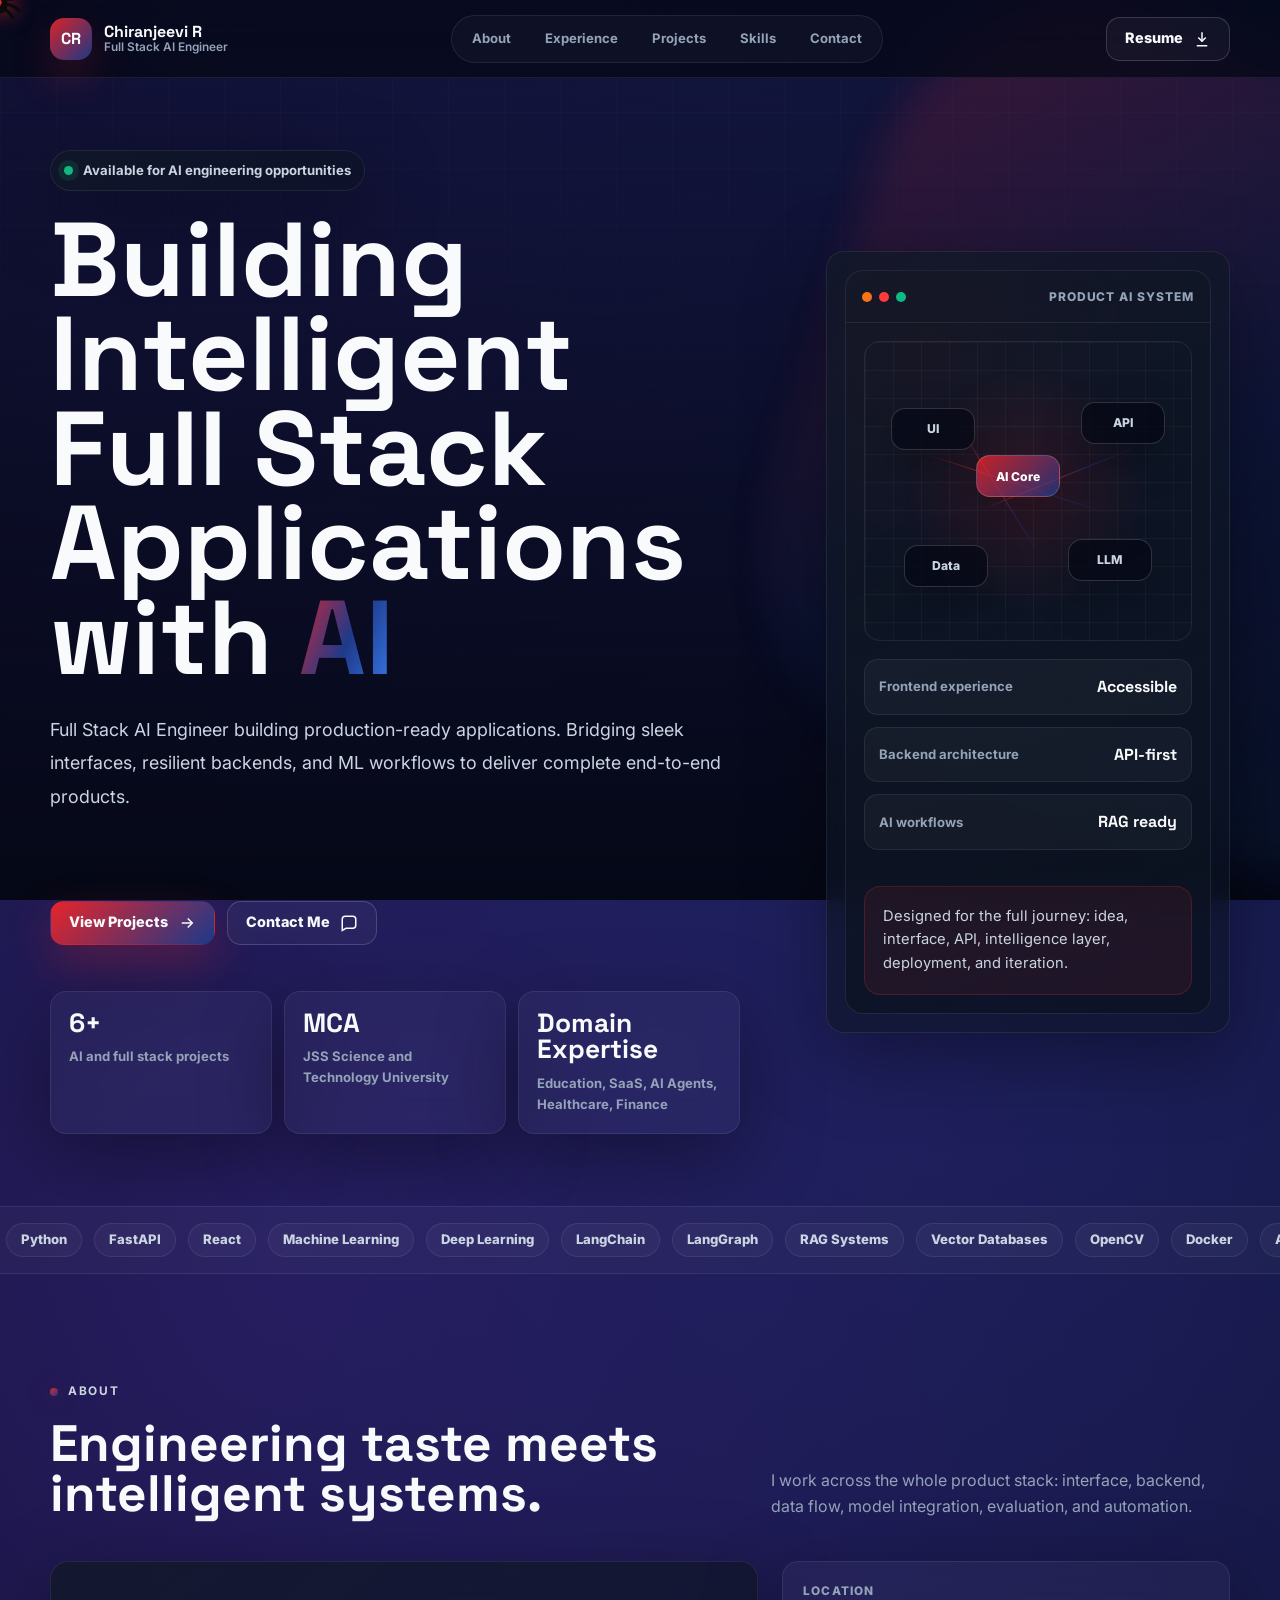
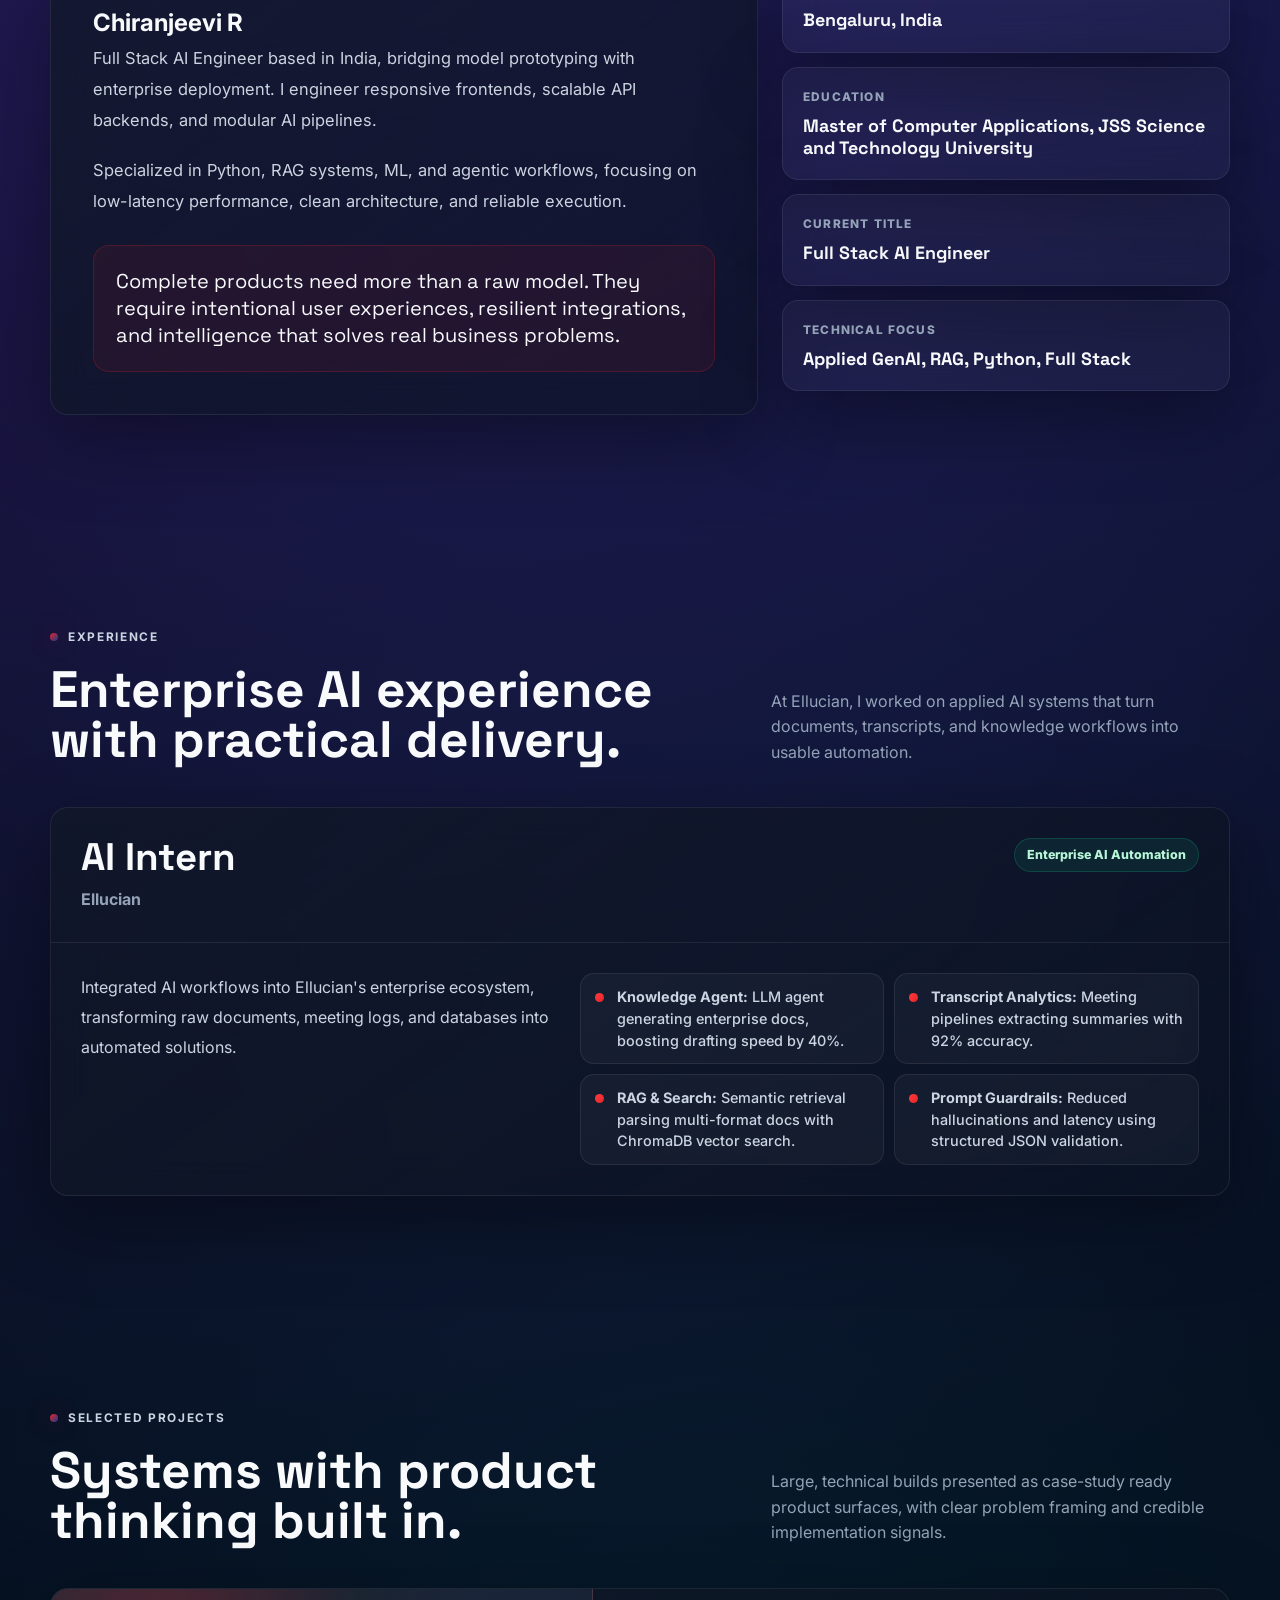
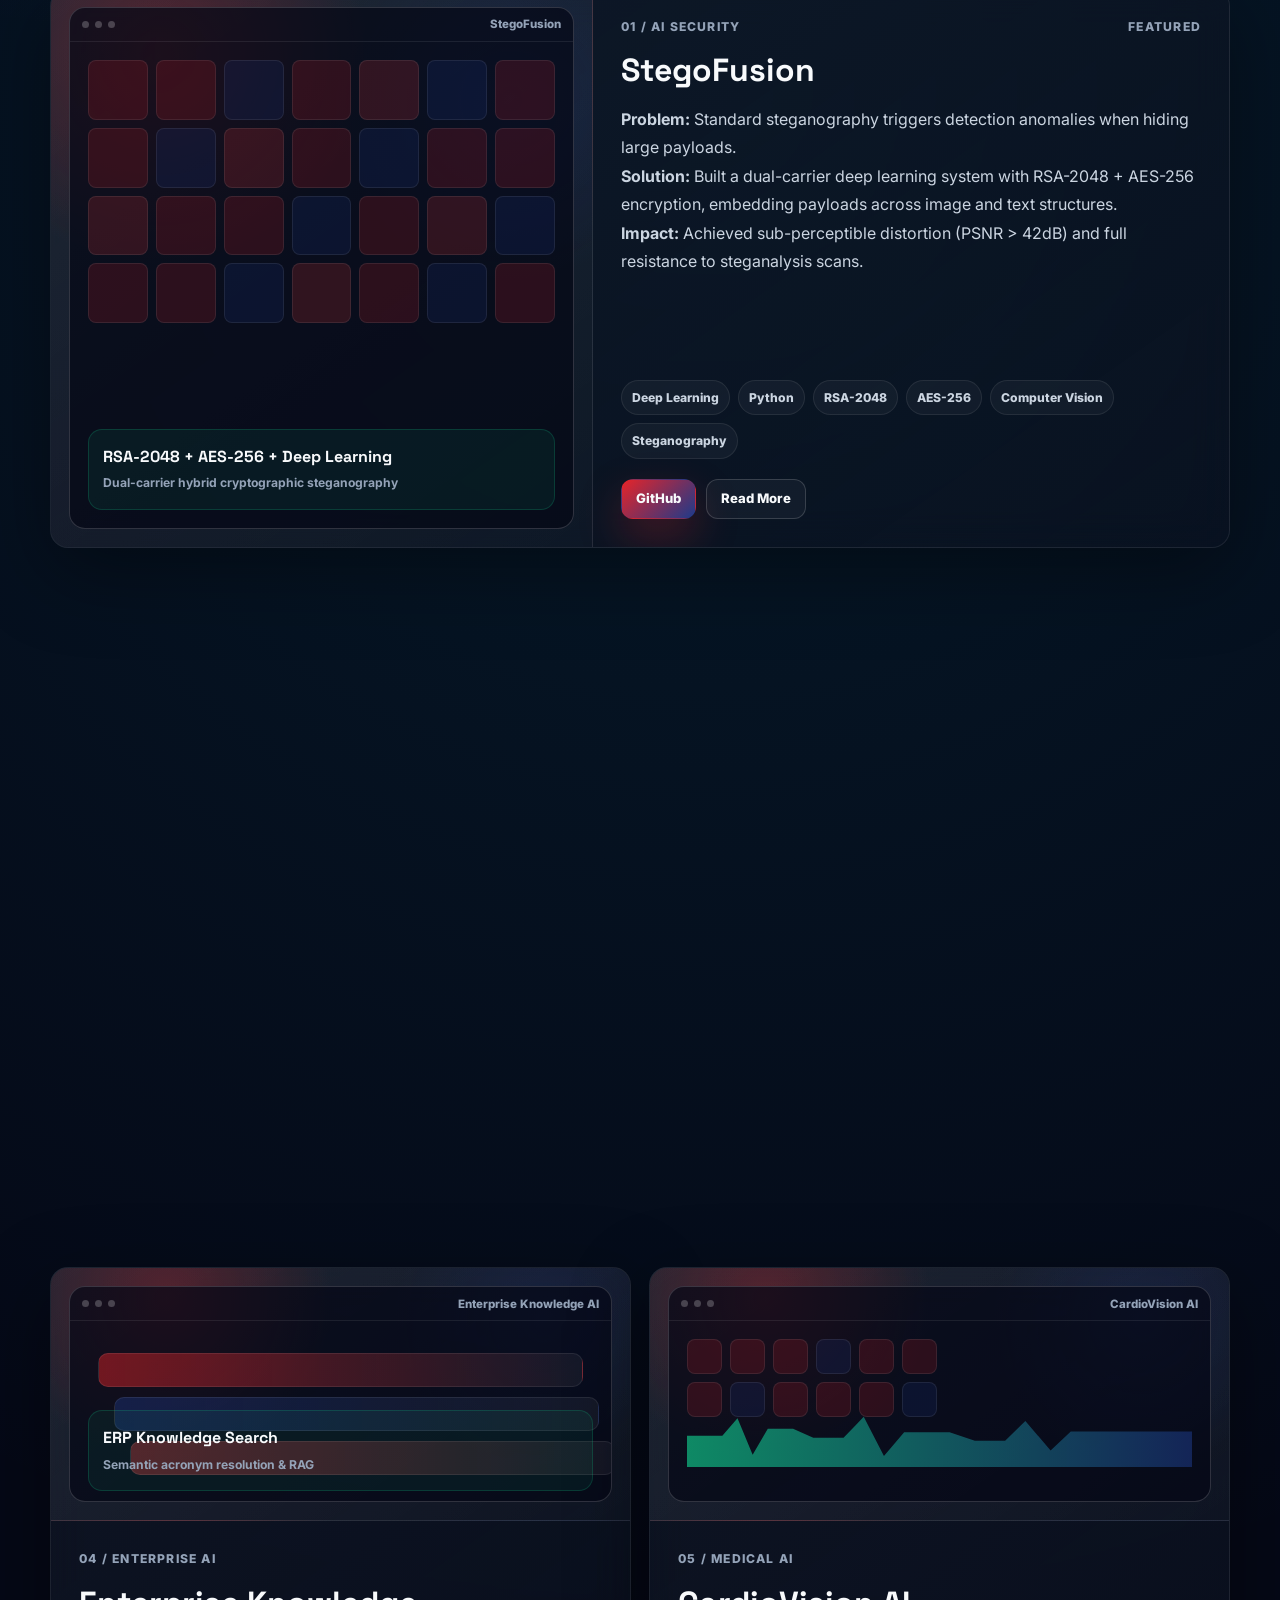
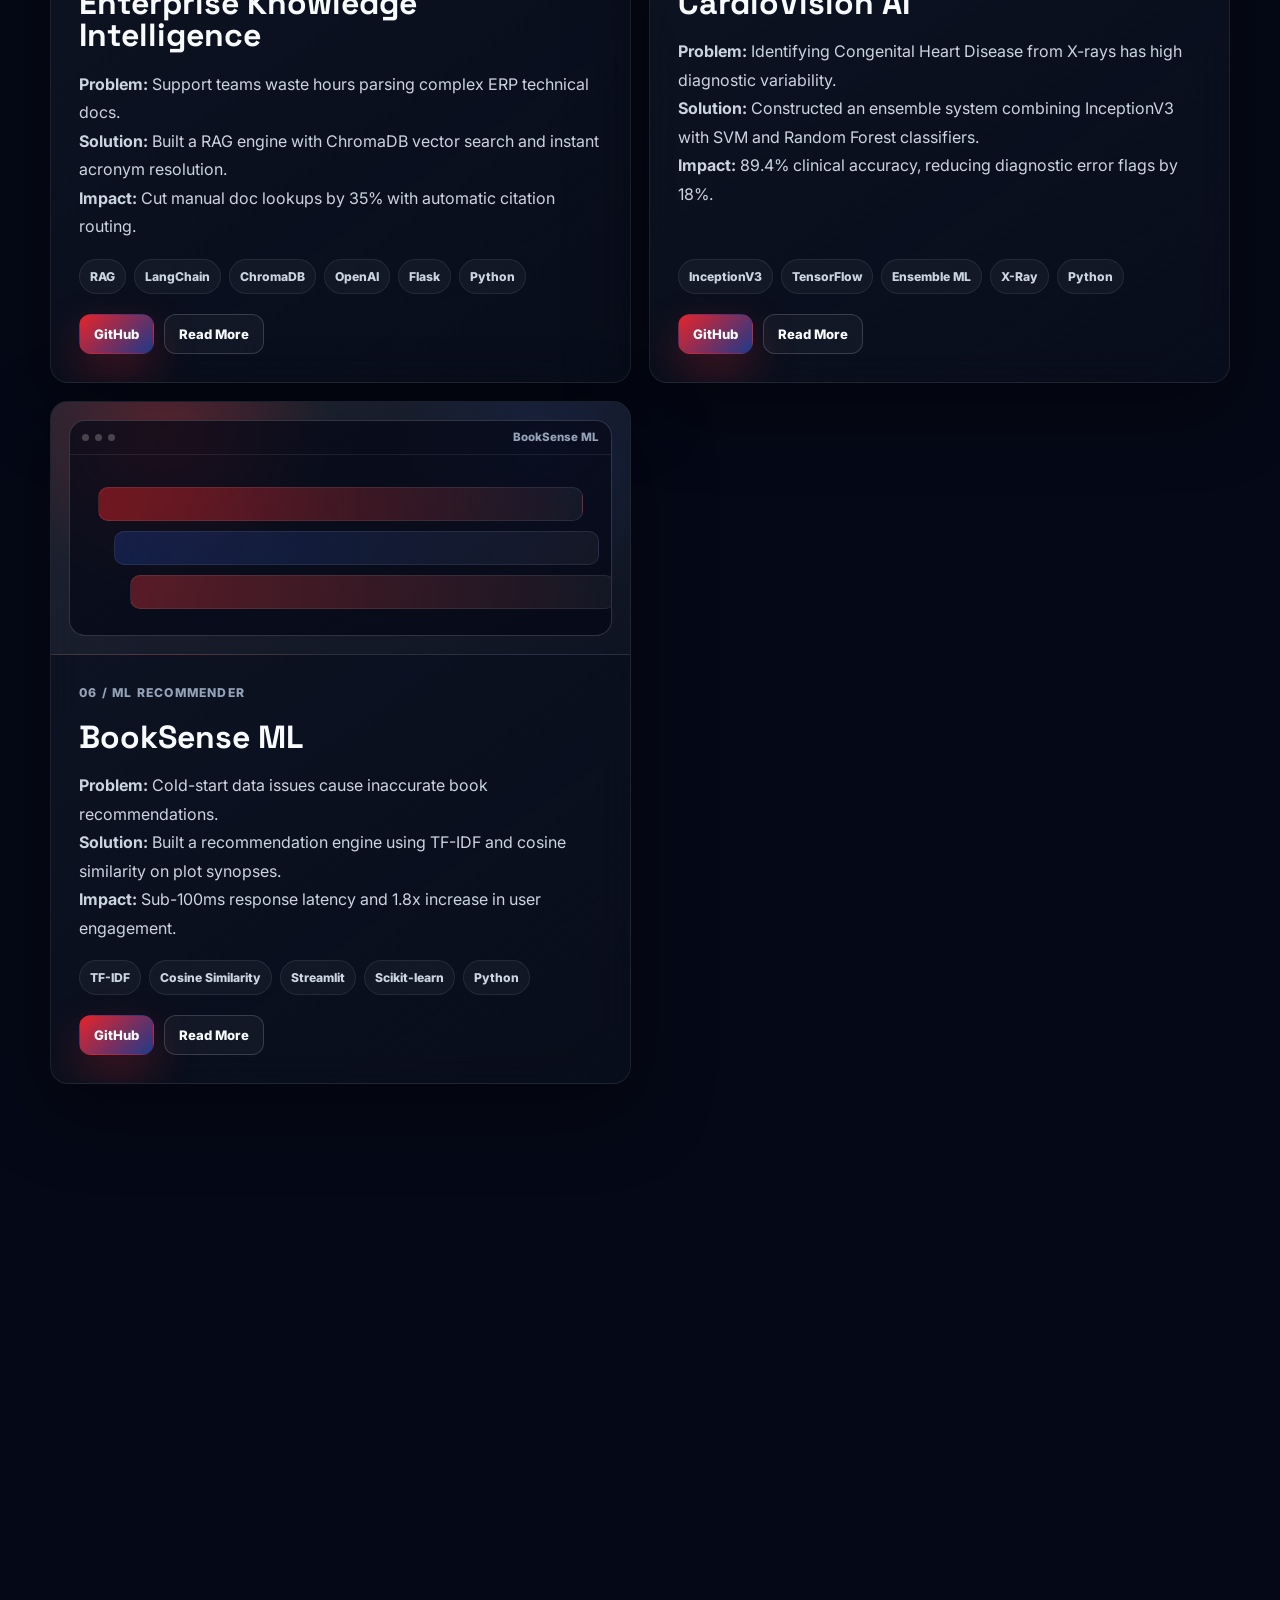
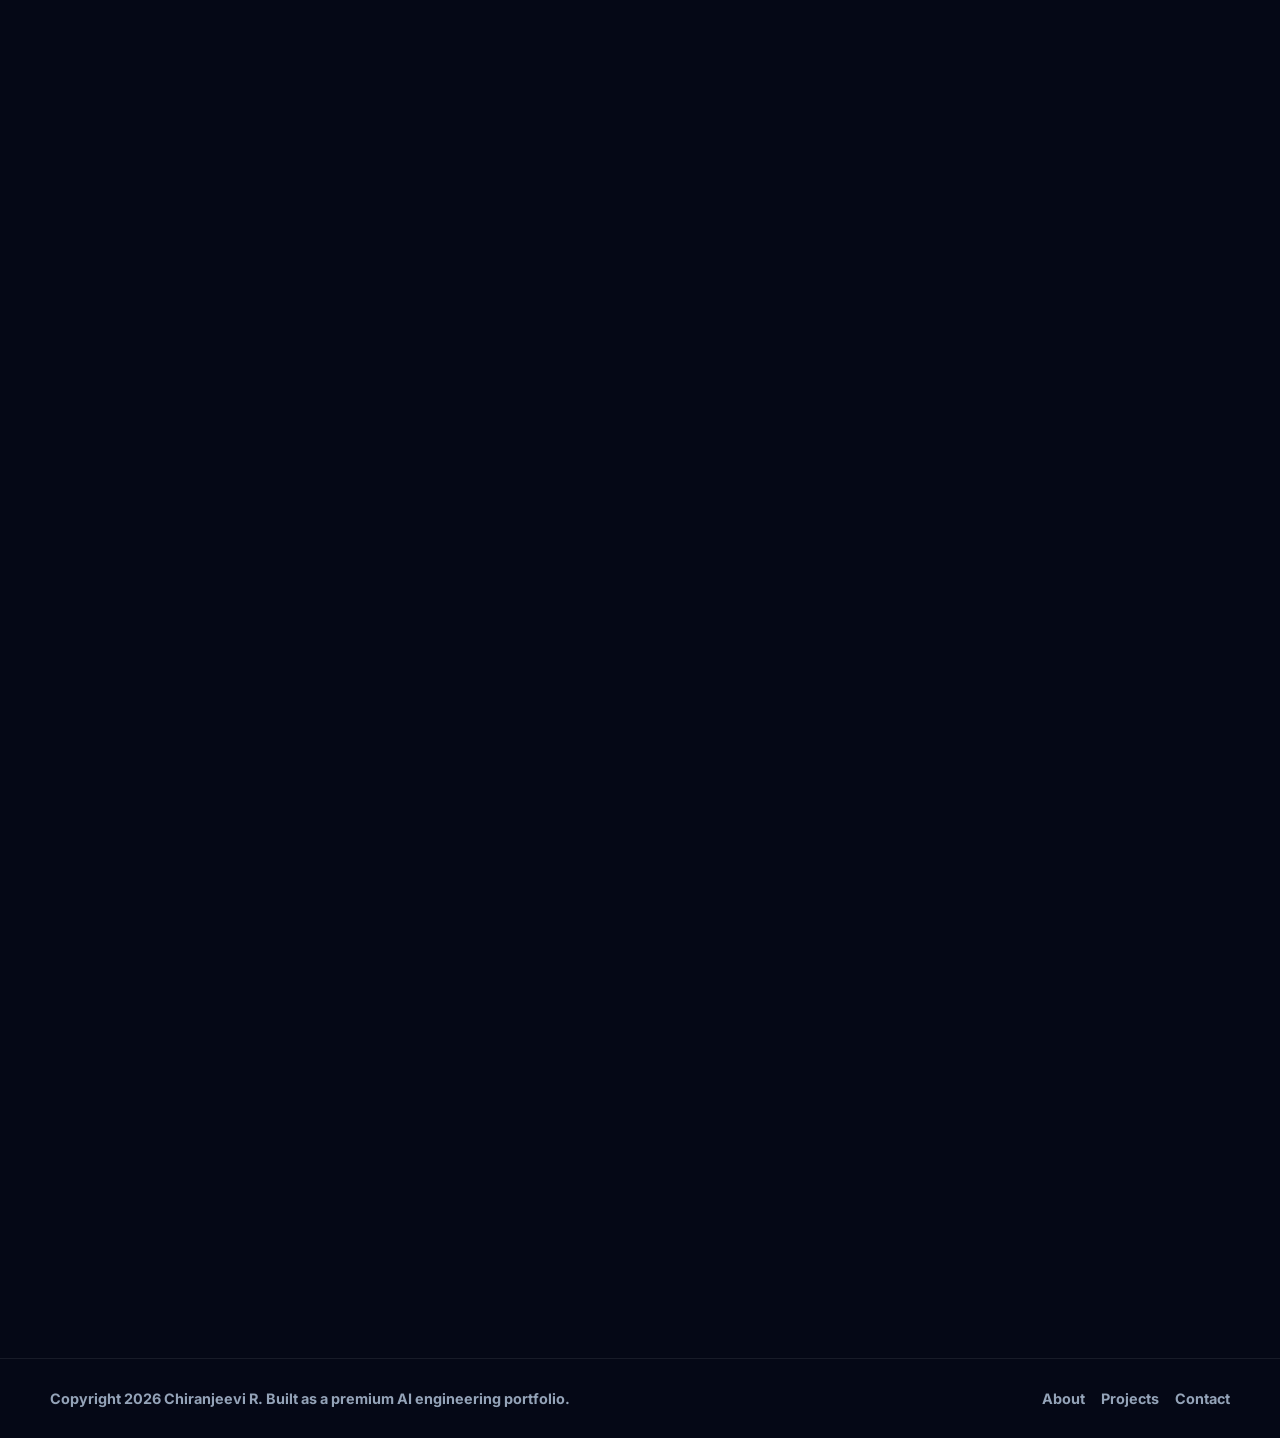
==== portfolio.html @ db22c585 "Add autonomous random-crawling spider with click/catch GitHub profile redirect feature" ====
<!DOCTYPE html>
<html lang="en">
<head>
  <meta charset="UTF-8" />
  <meta name="viewport" content="width=device-width, initial-scale=1.0" />
  <meta name="theme-color" content="#050816" />
  <title>Chiranjeevi R | Full Stack AI Engineer</title>
  <meta name="description" content="Chiranjeevi R is a Full Stack AI Engineer in India building production-ready AI applications, RAG systems, machine learning products, and elegant full stack experiences." />
  <meta name="author" content="Chiranjeevi R" />
  <meta name="robots" content="index, follow, max-image-preview:large" />
  <link rel="canonical" href="https://chiranjeevi7777.github.io/Portfolio/" />

  <meta property="og:type" content="website" />
  <meta property="og:site_name" content="Chiranjeevi R Portfolio" />
  <meta property="og:title" content="Chiranjeevi R | Full Stack AI Engineer" />
  <meta property="og:description" content="Building intelligent full stack applications with AI, machine learning, RAG systems, and product-grade engineering." />
  <meta property="og:image" content="https://chiranjeevi7777.github.io/Portfolio/og-image.jpg" />
  <meta property="og:url" content="https://chiranjeevi7777.github.io/Portfolio/" />

  <meta name="twitter:card" content="summary_large_image" />
  <meta name="twitter:title" content="Chiranjeevi R | Full Stack AI Engineer" />
  <meta name="twitter:description" content="Full Stack AI Engineer building production-ready AI applications and intelligent automation." />
  <meta name="twitter:image" content="https://chiranjeevi7777.github.io/Portfolio/og-image.jpg" />

  <script type="application/ld+json">
  {
    "@context": "https://schema.org",
    "@type": "Person",
    "name": "Chiranjeevi R",
    "jobTitle": "Full Stack AI Engineer",
    "description": "Full Stack AI Engineer specializing in Python, full stack development, machine learning, generative AI, RAG systems, LLM applications, and intelligent automation.",
    "address": {
      "@type": "PostalAddress",
      "addressCountry": "India"
    },
    "alumniOf": {
      "@type": "CollegeOrUniversity",
      "name": "JSS Science and Technology University"
    },
    "worksFor": {
      "@type": "Organization",
      "name": "Ellucian"
    },
    "knowsAbout": [
      "Full Stack Development",
      "Artificial Intelligence",
      "Machine Learning",
      "Deep Learning",
      "Generative AI",
      "RAG Systems",
      "Python",
      "LLM Applications"
    ],
    "url": "https://chiranjeevi7777.github.io/Portfolio/",
    "sameAs": [
      "https://github.com/chiranjeevi7777",
      "https://www.linkedin.com/in/chiranjeevi-r-9b83bb317"
    ]
  }
  </script>

  <link rel="icon" href="data:image/svg+xml,%3Csvg xmlns='http://www.w3.org/2000/svg' viewBox='0 0 100 100'%3E%3Crect width='100' height='100' rx='22' fill='%23050816'/%3E%3Cpath d='M20 68V32h28c11 0 18 7 18 17S59 68 48 68H35V55h12c4 0 7-2 7-6s-3-6-7-6H35v25H20Z' fill='%23E62429'/%3E%3Cpath d='M62 32h18v36H62z' fill='%231E3A8A'/%3E%3C/svg%3E" />
  <link rel="preconnect" href="https://fonts.googleapis.com" />
  <link rel="preconnect" href="https://fonts.gstatic.com" crossorigin />
  <link href="https://fonts.googleapis.com/css2?family=Inter:wght@400;500;600;700;800&family=Space+Grotesk:wght@500;600;700&display=swap" rel="stylesheet" />

  <style>
    :root {
      color-scheme: dark;
      --bg: #050816;
      --surface: #0B1220;
      --card: #111827;
      --card-2: rgba(17, 24, 39, 0.72);
      --primary: #E62429;
      --secondary: #1E3A8A;
      --cyan: #3B82F6;
      --highlight: #FF3B3B;
      --success: #10B981;
      --text: #F8FAFC;
      --muted: #94A3B8;
      --soft: #CBD5E1;
      --border: rgba(255,255,255,0.08);
      --border-strong: rgba(255,255,255,0.16);
      --glow: rgba(230,36,41,0.35);
      --shadow: 0 24px 80px rgba(0, 0, 0, 0.38);
      --radius-sm: 12px;
      --radius: 16px;
      --radius-lg: 18px;
      --max: 1180px;
      --nav-h: 78px;
      --font-display: "Space Grotesk", system-ui, sans-serif;
      --font-body: "Inter", system-ui, sans-serif;
    }

    * {
      box-sizing: border-box;
      margin: 0;
      padding: 0;
    }

    html {
      scroll-behavior: smooth;
      scroll-padding-top: calc(var(--nav-h) + 24px);
    }

    body {
      min-height: 100vh;
      overflow-x: hidden;
      background:
        radial-gradient(circle at 22% 16%, rgba(124, 58, 237, 0.25), transparent 30%),
        radial-gradient(circle at 76% 12%, rgba(37, 99, 235, 0.21), transparent 28%),
        radial-gradient(circle at 55% 42%, rgba(6, 182, 212, 0.10), transparent 34%),
        var(--bg);
      color: var(--text);
      font-family: var(--font-body);
      line-height: 1.6;
    }

    body::before {
      content: "";
      position: fixed;
      inset: 0;
      z-index: -2;
      pointer-events: none;
      background:
        linear-gradient(rgba(255,255,255,0.025) 1px, transparent 1px),
        linear-gradient(90deg, rgba(255,255,255,0.025) 1px, transparent 1px);
      background-size: 56px 56px;
      mask-image: linear-gradient(to bottom, rgba(0,0,0,0.9), transparent 86%);
    }

    body::after {
      content: "";
      position: fixed;
      inset: 0;
      z-index: -1;
      pointer-events: none;
      background: linear-gradient(180deg, transparent 0%, rgba(5, 8, 22, 0.7) 56%, var(--bg) 100%);
    }

    a {
      color: inherit;
      text-decoration: none;
    }

    img, svg {
      display: block;
    }

    button, input, textarea {
      font: inherit;
    }

    ::selection {
      background: var(--primary);
      color: white;
    }

    :focus-visible {
      outline: 2px solid var(--highlight);
      outline-offset: 4px;
    }

    .skip-link {
      position: fixed;
      top: 12px;
      left: 12px;
      z-index: 9999;
      padding: 10px 14px;
      border-radius: 10px;
      background: var(--text);
      color: var(--bg);
      transform: translateY(-140%);
      transition: transform 180ms ease;
    }

    .skip-link:focus {
      transform: translateY(0);
    }

    .container {
      width: min(100% - 40px, var(--max));
      margin-inline: auto;
    }

    .eyebrow {
      display: inline-flex;
      align-items: center;
      gap: 10px;
      color: var(--soft);
      font-size: 0.74rem;
      font-weight: 700;
      letter-spacing: 0.14em;
      text-transform: uppercase;
    }

    .eyebrow::before {
      content: "";
      width: 8px;
      height: 8px;
      border-radius: 999px;
      background: linear-gradient(135deg, var(--primary), var(--secondary));
      box-shadow: 0 0 24px var(--glow);
    }

    .section {
      position: relative;
      padding: 104px 0;
    }

    .section-head {
      display: grid;
      grid-template-columns: minmax(0, 0.82fr) minmax(280px, 0.55fr);
      gap: 36px;
      align-items: end;
      margin-bottom: 42px;
    }

    .section-title {
      margin-top: 16px;
      font-family: var(--font-display);
      font-size: clamp(2.1rem, 4vw, 4.15rem);
      font-weight: 700;
      line-height: 0.98;
      letter-spacing: 0;
    }

    .section-copy {
      color: var(--muted);
      font-size: 1rem;
      max-width: 54ch;
    }

    .gradient-text {
      background: linear-gradient(115deg, var(--primary), var(--secondary) 52%, var(--cyan));
      -webkit-background-clip: text;
      background-clip: text;
      color: transparent;
    }

    .glass {
      background: linear-gradient(145deg, rgba(17, 24, 39, 0.78), rgba(11, 18, 32, 0.56));
      border: 1px solid var(--border);
      box-shadow: var(--shadow);
      backdrop-filter: blur(18px);
      -webkit-backdrop-filter: blur(18px);
    }

    .icon {
      width: 18px;
      height: 18px;
      flex: 0 0 auto;
    }

    .preloader {
      position: fixed;
      inset: 0;
      z-index: 5000;
      display: grid;
      place-items: center;
      background: var(--bg);
      transition: opacity 420ms ease, visibility 420ms ease;
    }

    .preloader.done {
      opacity: 0;
      visibility: hidden;
    }

    .loader-mark {
      position: relative;
      width: 88px;
      height: 88px;
      border: 1px solid var(--border-strong);
      border-radius: 18px;
      display: grid;
      place-items: center;
      font-family: var(--font-display);
      font-weight: 700;
      font-size: 1.1rem;
      background: linear-gradient(145deg, rgba(230,36,41,0.2), rgba(30,58,138,0.12));
      overflow: hidden;
    }

    .loader-mark::after {
      content: "";
      position: absolute;
      inset: -70%;
      background: conic-gradient(from 180deg, transparent, rgba(230,36,41,0.7), rgba(30,58,138,0.55), transparent);
      animation: spin 1.4s linear infinite;
      z-index: -1;
    }

    @keyframes spin {
      to { transform: rotate(1turn); }
    }

    .site-header {
      position: fixed;
      top: 0;
      left: 0;
      right: 0;
      z-index: 1000;
      height: var(--nav-h);
      border-bottom: 1px solid var(--border);
      background: rgba(5, 8, 22, 0.72);
      backdrop-filter: blur(20px);
      -webkit-backdrop-filter: blur(20px);
    }

    .nav {
      height: 100%;
      display: flex;
      align-items: center;
      justify-content: space-between;
      gap: 22px;
    }

    .brand {
      display: inline-flex;
      align-items: center;
      gap: 12px;
      min-width: max-content;
    }

    .brand-mark {
      width: 42px;
      height: 42px;
      border-radius: 14px;
      display: grid;
      place-items: center;
      background: linear-gradient(135deg, rgba(230,36,41,0.95), rgba(30,58,138,0.95));
      box-shadow: 0 18px 42px rgba(230,36,41,0.22);
      color: white;
      font-family: var(--font-display);
      font-weight: 700;
      letter-spacing: 0;
    }

    .brand-text {
      display: grid;
      line-height: 1.1;
    }

    .brand-text strong {
      font-family: var(--font-display);
      font-size: 1rem;
    }

    .brand-text span {
      color: var(--muted);
      font-size: 0.74rem;
      font-weight: 600;
    }

    .nav-links {
      display: flex;
      align-items: center;
      gap: 6px;
      list-style: none;
      padding: 6px;
      border: 1px solid var(--border);
      border-radius: 999px;
      background: rgba(255,255,255,0.03);
    }

    .nav-links a {
      display: inline-flex;
      min-height: 34px;
      align-items: center;
      border-radius: 999px;
      padding: 0 14px;
      color: var(--muted);
      font-size: 0.82rem;
      font-weight: 700;
      transition: color 180ms ease, background 180ms ease;
    }

    .nav-links a:hover,
    .nav-links a.active {
      color: var(--text);
      background: rgba(255,255,255,0.06);
    }

    .nav-actions {
      display: flex;
      align-items: center;
      gap: 10px;
    }

    .menu-toggle {
      display: none;
      width: 42px;
      height: 42px;
      border: 1px solid var(--border);
      border-radius: 14px;
      background: rgba(255,255,255,0.04);
      color: var(--text);
      cursor: pointer;
    }

    .menu-toggle span {
      display: block;
      width: 18px;
      height: 2px;
      margin: 4px auto;
      border-radius: 10px;
      background: currentColor;
      transition: transform 180ms ease, opacity 180ms ease;
    }

    .menu-toggle.active span:nth-child(1) { transform: translateY(6px) rotate(45deg); }
    .menu-toggle.active span:nth-child(2) { opacity: 0; }
    .menu-toggle.active span:nth-child(3) { transform: translateY(-6px) rotate(-45deg); }

    .btn {
      --x: 50%;
      --y: 50%;
      position: relative;
      isolation: isolate;
      display: inline-flex;
      align-items: center;
      justify-content: center;
      gap: 10px;
      min-height: 44px;
      padding: 0 18px;
      border: 1px solid transparent;
      border-radius: 14px;
      color: var(--text);
      font-weight: 800;
      font-size: 0.9rem;
      line-height: 1;
      cursor: pointer;
      transition: transform 180ms ease, border-color 180ms ease, box-shadow 180ms ease, background 180ms ease;
      overflow: hidden;
    }

    .btn::before {
      content: "";
      position: absolute;
      inset: 0;
      z-index: -1;
      opacity: 0;
      background: radial-gradient(circle at var(--x) var(--y), rgba(255,255,255,0.2), transparent 34%);
      transition: opacity 180ms ease;
    }

    .btn:hover::before {
      opacity: 1;
    }

    .btn-primary {
      background: linear-gradient(135deg, var(--primary), var(--secondary));
      box-shadow: 0 18px 44px rgba(230,36,41,0.28);
    }

    .btn-primary:hover {
      transform: translateY(-2px);
      box-shadow: 0 24px 58px rgba(230,36,41,0.38);
    }

    .btn-secondary {
      border-color: var(--border-strong);
      background: rgba(255,255,255,0.04);
    }

    .btn-secondary:hover {
      transform: translateY(-2px);
      border-color: rgba(230,36,41,0.5);
      box-shadow: 0 18px 44px rgba(0,0,0,0.22);
    }

    .hero {
      position: relative;
      min-height: 100vh;
      display: grid;
      align-items: center;
      padding: calc(var(--nav-h) + 72px) 0 72px;
      overflow: hidden;
    }

    .hero::before {
      content: "";
      position: absolute;
      width: min(780px, 86vw);
      aspect-ratio: 1;
      right: -24vw;
      top: 6vh;
      border-radius: 28%;
      background:
        linear-gradient(135deg, rgba(230,36,41,0.22), rgba(30,58,138,0.16), rgba(59,130,246,0.08));
      filter: blur(20px);
      transform: rotate(18deg);
      opacity: 0.9;
    }

    .hero-grid {
      position: relative;
      z-index: 1;
      display: grid;
      grid-template-columns: minmax(0, 1fr) minmax(360px, 0.56fr);
      gap: 54px;
      align-items: center;
    }

    .availability {
      display: inline-flex;
      align-items: center;
      gap: 10px;
      width: fit-content;
      margin-bottom: 22px;
      padding: 9px 13px;
      border-radius: 999px;
      color: var(--soft);
      font-size: 0.82rem;
      font-weight: 700;
    }

    .availability span {
      width: 9px;
      height: 9px;
      border-radius: 999px;
      background: var(--success);
      box-shadow: 0 0 0 6px rgba(16,185,129,0.12);
    }

    .hero h1 {
      max-width: 850px;
      font-family: var(--font-display);
      font-size: clamp(3.2rem, 8.2vw, 7.8rem);
      line-height: 0.9;
      font-weight: 700;
      letter-spacing: 0;
    }

    .hero-description {
      max-width: 690px;
      margin-top: 28px;
      color: var(--soft);
      font-size: clamp(1rem, 1.4vw, 1.18rem);
      line-height: 1.85;
    }

    .hero-role {
      margin-top: 22px;
      min-height: 32px;
      color: var(--muted);
      font-weight: 800;
      letter-spacing: 0.02em;
    }

    .typing {
      color: var(--text);
    }

    .caret {
      display: inline-block;
      width: 2px;
      height: 1em;
      margin-left: 4px;
      transform: translateY(2px);
      background: var(--highlight);
      animation: blink 0.95s steps(2, start) infinite;
    }

    @keyframes blink {
      50% { opacity: 0; }
    }

    .hero-actions {
      display: flex;
      flex-wrap: wrap;
      gap: 12px;
      margin-top: 34px;
    }

    .hero-proof {
      display: grid;
      grid-template-columns: repeat(3, minmax(0, 1fr));
      gap: 12px;
      margin-top: 46px;
      max-width: 690px;
    }

    .proof-card {
      min-height: 112px;
      padding: 18px;
      border-radius: var(--radius);
      background: rgba(255,255,255,0.035);
      border: 1px solid var(--border);
    }

    .proof-card strong {
      display: block;
      font-family: var(--font-display);
      font-size: 1.65rem;
      line-height: 1;
    }

    .proof-card span {
      display: block;
      margin-top: 10px;
      color: var(--muted);
      font-size: 0.82rem;
      font-weight: 700;
    }

    .hero-panel {
      position: relative;
      min-height: 590px;
      border-radius: 18px;
      padding: 18px;
      transform-style: preserve-3d;
    }

    .console-card {
      position: relative;
      height: 100%;
      min-height: 554px;
      overflow: hidden;
      border-radius: 18px;
      background:
        linear-gradient(160deg, rgba(17,24,39,0.9), rgba(11,18,32,0.68)),
        radial-gradient(circle at 20% 10%, rgba(230,36,41,0.26), transparent 34%);
      border: 1px solid var(--border);
    }

    .console-top {
      display: flex;
      align-items: center;
      justify-content: space-between;
      gap: 18px;
      padding: 16px;
      border-bottom: 1px solid var(--border);
    }

    .window-dots {
      display: flex;
      gap: 7px;
    }

    .window-dots span {
      width: 10px;
      height: 10px;
      border-radius: 999px;
      background: var(--border-strong);
    }

    .window-dots span:nth-child(1) { background: #F97316; }
    .window-dots span:nth-child(2) { background: var(--highlight); }
    .window-dots span:nth-child(3) { background: var(--success); }

    .console-label {
      color: var(--muted);
      font-size: 0.75rem;
      font-weight: 800;
      letter-spacing: 0.08em;
      text-transform: uppercase;
    }

    .system-map {
      position: relative;
      height: 300px;
      margin: 18px;
      border: 1px solid var(--border);
      border-radius: var(--radius);
      background:
        linear-gradient(rgba(255,255,255,0.035) 1px, transparent 1px),
        linear-gradient(90deg, rgba(255,255,255,0.035) 1px, transparent 1px),
        radial-gradient(circle at 50% 50%, rgba(230,36,41,0.15), transparent 56%);
      background-size: 28px 28px, 28px 28px, auto;
      overflow: hidden;
    }

    .map-line {
      position: absolute;
      height: 1px;
      transform-origin: left center;
      background: linear-gradient(90deg, transparent, rgba(230,36,41,0.78), rgba(30,58,138,0.55), transparent);
      animation: pulseLine 3.2s ease-in-out infinite;
    }

    .line-1 { width: 190px; left: 20%; top: 38%; transform: rotate(18deg); }
    .line-2 { width: 170px; left: 36%; top: 56%; transform: rotate(-22deg); animation-delay: 0.3s; }
    .line-3 { width: 150px; left: 30%; top: 30%; transform: rotate(58deg); animation-delay: 0.6s; }

    @keyframes pulseLine {
      0%, 100% { opacity: 0.28; }
      50% { opacity: 1; }
    }

    .map-node {
      position: absolute;
      display: grid;
      place-items: center;
      min-width: 84px;
      min-height: 42px;
      padding: 0 14px;
      border-radius: 14px;
      border: 1px solid var(--border-strong);
      background: rgba(5,8,22,0.72);
      color: var(--soft);
      font-size: 0.76rem;
      font-weight: 800;
      box-shadow: 0 16px 42px rgba(0,0,0,0.26);
      animation: floatSoft 5s ease-in-out infinite;
    }

    .node-ai { left: 34%; top: 38%; color: white; background: linear-gradient(135deg, rgba(230,36,41,0.84), rgba(30,58,138,0.76)); }
    .node-ui { left: 8%; top: 22%; animation-delay: 0.35s; }
    .node-api { right: 8%; top: 20%; animation-delay: 0.7s; }
    .node-data { left: 12%; bottom: 18%; animation-delay: 1s; }
    .node-llm { right: 12%; bottom: 20%; animation-delay: 1.25s; }

    @keyframes floatSoft {
      0%, 100% { transform: translate3d(0, 0, 0); }
      50% { transform: translate3d(0, -9px, 0); }
    }

    .console-content {
      display: grid;
      gap: 12px;
      padding: 0 18px 18px;
    }

    .metric-row {
      display: grid;
      grid-template-columns: 1fr auto;
      gap: 14px;
      align-items: center;
      padding: 14px;
      border-radius: 14px;
      background: rgba(255,255,255,0.035);
      border: 1px solid var(--border);
    }

    .metric-row span {
      color: var(--muted);
      font-size: 0.82rem;
      font-weight: 700;
    }

    .metric-row strong {
      font-family: var(--font-display);
      color: var(--text);
    }

    .hero-note {
      margin: 18px;
      padding: 18px;
      border-radius: var(--radius);
      border: 1px solid rgba(255,59,59,0.2);
      background: rgba(255,59,59,0.075);
      color: var(--soft);
      font-size: 0.92rem;
    }

    .marquee {
      border-block: 1px solid var(--border);
      background: rgba(255,255,255,0.028);
      overflow: hidden;
    }

    .marquee-track {
      display: flex;
      width: max-content;
      animation: marquee 28s linear infinite;
    }

    .marquee-group {
      display: flex;
      align-items: center;
      gap: 12px;
      padding: 16px 6px;
    }

    .marquee span {
      display: inline-flex;
      align-items: center;
      min-height: 34px;
      padding: 0 14px;
      border: 1px solid var(--border);
      border-radius: 999px;
      color: var(--soft);
      font-size: 0.82rem;
      font-weight: 800;
      white-space: nowrap;
      background: rgba(255,255,255,0.035);
    }

    @keyframes marquee {
      from { transform: translateX(0); }
      to { transform: translateX(-50%); }
    }

    .about-grid {
      display: grid;
      grid-template-columns: minmax(0, 0.98fr) minmax(320px, 0.62fr);
      gap: 24px;
      align-items: start;
    }

    .about-card {
      border-radius: var(--radius-lg);
      padding: clamp(24px, 4vw, 42px);
    }

    .about-card p {
      color: var(--soft);
      font-size: 1.03rem;
      line-height: 1.9;
    }

    .about-card p + p {
      margin-top: 18px;
    }

    .quote {
      margin-top: 28px;
      padding: 22px;
      border-radius: var(--radius);
      border: 1px solid rgba(230,36,41,0.22);
      background: rgba(230,36,41,0.08);
      color: var(--text);
      font-family: var(--font-display);
      font-size: 1.25rem;
      line-height: 1.35;
    }

    .identity-stack {
      display: grid;
      gap: 14px;
    }

    .identity-card {
      border-radius: var(--radius);
      padding: 20px;
      background: rgba(255,255,255,0.035);
      border: 1px solid var(--border);
      transition: transform 180ms ease, border-color 180ms ease, background 180ms ease;
    }

    .identity-card:hover {
      transform: translateY(-3px);
      border-color: rgba(230,36,41,0.42);
      background: rgba(255,255,255,0.052);
    }

    .identity-card span {
      display: block;
      color: var(--muted);
      font-size: 0.74rem;
      font-weight: 800;
      letter-spacing: 0.1em;
      text-transform: uppercase;
    }

    .identity-card strong {
      display: block;
      margin-top: 8px;
      font-family: var(--font-display);
      font-size: 1.12rem;
      line-height: 1.25;
    }

    .experience-card {
      border-radius: var(--radius-lg);
      overflow: hidden;
    }

    .experience-top {
      display: grid;
      grid-template-columns: 1fr auto;
      gap: 18px;
      padding: 30px;
      border-bottom: 1px solid var(--border);
    }

    .experience-top h3 {
      font-family: var(--font-display);
      font-size: clamp(1.5rem, 3vw, 2.4rem);
      line-height: 1;
    }

    .experience-top p {
      margin-top: 10px;
      color: var(--muted);
      font-weight: 700;
    }

    .pill {
      display: inline-flex;
      align-items: center;
      height: 34px;
      padding: 0 12px;
      border-radius: 999px;
      background: rgba(16,185,129,0.1);
      border: 1px solid rgba(16,185,129,0.22);
      color: #B7F7D8;
      font-size: 0.78rem;
      font-weight: 800;
      white-space: nowrap;
    }

    .experience-body {
      display: grid;
      grid-template-columns: 0.76fr 1fr;
      gap: 28px;
      padding: 30px;
    }

    .experience-body p {
      color: var(--soft);
      line-height: 1.86;
    }

    .work-list {
      display: grid;
      grid-template-columns: repeat(2, minmax(0, 1fr));
      gap: 10px;
      list-style: none;
    }

    .work-list li {
      position: relative;
      min-height: 46px;
      padding: 12px 12px 12px 36px;
      border-radius: 14px;
      color: var(--soft);
      font-size: 0.9rem;
      font-weight: 500;
      line-height: 1.5;
      background: rgba(255,255,255,0.035);
      border: 1px solid var(--border);
    }

    .work-list li::before {
      content: "";
      position: absolute;
      left: 14px;
      top: 19px;
      width: 9px;
      height: 9px;
      border-radius: 999px;
      background: linear-gradient(135deg, var(--highlight), var(--primary));
    }

    /* Achievements Section */
    .achievements-grid {
      display: grid;
      grid-template-columns: repeat(3, 1fr);
      gap: 18px;
    }

    .achievement-card {
      padding: 28px;
      display: flex;
      flex-direction: column;
      border-radius: var(--radius-lg);
      transition: transform 220ms ease, border-color 220ms ease, box-shadow 220ms ease;
    }

    .achievement-card:hover {
      transform: translateY(-4px);
      border-color: rgba(230,36,41,0.35);
      box-shadow: 0 16px 40px rgba(0,0,0,0.3);
    }

    .achievement-icon {
      width: 44px;
      height: 44px;
      border-radius: 12px;
      background: rgba(230,36,41,0.06);
      border: 1px solid rgba(230,36,41,0.18);
      color: var(--primary);
      display: grid;
      place-items: center;
      margin-bottom: 20px;
    }

    .achievement-icon svg {
      width: 20px;
      height: 20px;
    }

    .achievement-card h3 {
      font-family: var(--font-display);
      font-size: 1.25rem;
      margin-bottom: 6px;
    }

    .achievement-meta {
      color: var(--primary);
      font-size: 0.74rem;
      font-weight: 800;
      text-transform: uppercase;
      letter-spacing: 0.08em;
      margin-bottom: 12px;
    }

    .achievement-desc {
      color: var(--soft);
      font-size: 0.88rem;
      line-height: 1.62;
    }

    @media (max-width: 860px) {
      .achievements-grid {
        grid-template-columns: 1fr;
      }
    }

    .project-grid {
      display: grid;
      grid-template-columns: repeat(12, 1fr);
      gap: 18px;
    }

    .project-card {
      position: relative;
      grid-column: span 6;
      min-height: 510px;
      display: flex;
      flex-direction: column;
      border-radius: var(--radius-lg);
      overflow: hidden;
      transition: transform 220ms ease, border-color 220ms ease, box-shadow 220ms ease;
    }

    .project-card.featured {
      grid-column: span 12;
      min-height: 560px;
      display: grid;
      grid-template-columns: 0.92fr 1.08fr;
    }

    .project-card:hover {
      transform: translateY(-6px);
      border-color: rgba(230,36,41,0.44);
      box-shadow: 0 34px 90px rgba(0,0,0,0.48), 0 0 0 1px rgba(230,36,41,0.12);
    }

    .project-visual {
      position: relative;
      min-height: 230px;
      padding: 18px;
      overflow: hidden;
      background:
        radial-gradient(circle at 20% 12%, rgba(230,36,41,0.28), transparent 32%),
        radial-gradient(circle at 85% 20%, rgba(30,58,138,0.22), transparent 28%),
        linear-gradient(145deg, rgba(255,255,255,0.07), rgba(255,255,255,0.015));
      border-bottom: 1px solid var(--border);
    }

    .featured .project-visual {
      min-height: 100%;
      border-bottom: 0;
      border-right: 1px solid var(--border);
    }

    .thumbnail-window {
      position: relative;
      height: 100%;
      min-height: 214px;
      border: 1px solid var(--border-strong);
      border-radius: var(--radius);
      background: rgba(5,8,22,0.7);
      overflow: hidden;
    }

    .thumb-bar {
      height: 34px;
      border-bottom: 1px solid var(--border);
      display: flex;
      align-items: center;
      justify-content: space-between;
      padding: 0 12px;
      color: var(--muted);
      font-size: 0.72rem;
      font-weight: 800;
    }

    .thumb-dots {
      display: flex;
      gap: 6px;
    }

    .thumb-dots i {
      width: 7px;
      height: 7px;
      border-radius: 999px;
      background: rgba(255,255,255,0.22);
    }

    .thumb-canvas {
      position: relative;
      height: calc(100% - 34px);
      min-height: 180px;
      padding: 18px;
    }

    .steg-grid {
      display: grid;
      grid-template-columns: repeat(7, 1fr);
      gap: 8px;
    }

    .steg-grid span,
    .vision-grid span {
      aspect-ratio: 1;
      border-radius: 8px;
      background: rgba(230,36,41,0.16);
      border: 1px solid rgba(255,255,255,0.08);
      animation: tileGlow 3s ease-in-out infinite;
    }

    .steg-grid span:nth-child(3n),
    .vision-grid span:nth-child(4n) {
      background: rgba(30,58,138,0.18);
      animation-delay: 0.4s;
    }

    .steg-grid span:nth-child(5n) {
      background: rgba(255,59,59,0.16);
      animation-delay: 0.8s;
    }

    @keyframes tileGlow {
      50% { transform: translateY(-2px); filter: brightness(1.35); }
    }

    .scan-card {
      position: absolute;
      left: 18px;
      right: 18px;
      bottom: 18px;
      padding: 14px;
      border-radius: 14px;
      border: 1px solid rgba(16,185,129,0.22);
      background: rgba(16,185,129,0.08);
    }

    .scan-card b {
      display: block;
      font-family: var(--font-display);
    }

    .scan-card span {
      color: var(--muted);
      font-size: 0.76rem;
      font-weight: 700;
    }

    .plagiarism-lines {
      display: grid;
      gap: 12px;
    }

    .plagiarism-lines span {
      height: 14px;
      border-radius: 999px;
      background: linear-gradient(90deg, rgba(230,36,41,0.6), rgba(30,58,138,0.18));
    }

    .plagiarism-lines span:nth-child(2) { width: 76%; }
    .plagiarism-lines span:nth-child(3) { width: 88%; background: linear-gradient(90deg, rgba(255,59,59,0.7), rgba(230,36,41,0.18)); }
    .plagiarism-lines span:nth-child(4) { width: 62%; }

    .score-ring {
      position: absolute;
      right: 18px;
      bottom: 18px;
      width: 96px;
      height: 96px;
      border-radius: 50%;
      display: grid;
      place-items: center;
      background: conic-gradient(var(--highlight) 0 24%, var(--primary) 24% 82%, rgba(255,255,255,0.1) 82% 100%);
    }

    .score-ring::before {
      content: "";
      position: absolute;
      inset: 10px;
      border-radius: inherit;
      background: var(--surface);
    }

    .score-ring strong {
      position: relative;
      font-family: var(--font-display);
    }

    .quest-path {
      position: absolute;
      inset: 28px;
      border-left: 2px dashed rgba(230,36,41,0.5);
      border-bottom: 2px dashed rgba(30,58,138,0.45);
      border-radius: 0 0 0 18px;
    }

    .quest-node {
      position: absolute;
      width: 68px;
      height: 42px;
      display: grid;
      place-items: center;
      border-radius: 14px;
      background: rgba(255,255,255,0.07);
      border: 1px solid var(--border-strong);
      font-weight: 900;
      font-size: 0.74rem;
    }

    .quest-node:nth-child(2) { left: 10%; top: 18%; }
    .quest-node:nth-child(3) { left: 36%; top: 42%; }
    .quest-node:nth-child(4) { right: 12%; bottom: 15%; color: #FDE68A; }

    .vision-grid {
      display: grid;
      grid-template-columns: repeat(6, 1fr);
      gap: 8px;
      max-width: 250px;
    }

    .ecg-line {
      position: absolute;
      left: 18px;
      right: 18px;
      bottom: 34px;
      height: 70px;
      clip-path: polygon(0 55%, 7% 55%, 10% 30%, 13% 82%, 16% 45%, 21% 45%, 25% 58%, 31% 58%, 35% 28%, 39% 84%, 43% 50%, 52% 50%, 57% 62%, 63% 62%, 67% 34%, 72% 76%, 76% 49%, 100% 49%, 100% 100%, 0 100%);
      background: linear-gradient(90deg, rgba(16,185,129,0.9), rgba(30,58,138,0.68));
      opacity: 0.8;
    }

    .detect-box {
      position: absolute;
      border: 2px solid var(--highlight);
      border-radius: 8px;
      box-shadow: 0 0 28px rgba(255,59,59,0.22);
    }

    .box-1 { width: 42%; height: 18%; left: 16%; top: 30%; }
    .box-2 { width: 56%; height: 18%; right: 12%; top: 58%; }

    .book-stack {
      position: absolute;
      left: 28px;
      right: 28px;
      bottom: 26px;
      display: grid;
      gap: 10px;
    }

    .book-stack span {
      height: 34px;
      border-radius: 10px;
      background: linear-gradient(90deg, rgba(230,36,41,0.45), rgba(255,255,255,0.05));
      border: 1px solid var(--border);
    }

    .book-stack span:nth-child(2) { transform: translateX(16px); background: linear-gradient(90deg, rgba(30,58,138,0.4), rgba(255,255,255,0.05)); }
    .book-stack span:nth-child(3) { transform: translateX(32px); background: linear-gradient(90deg, rgba(255,59,59,0.32), rgba(255,255,255,0.05)); }

    .project-content {
      display: flex;
      flex-direction: column;
      gap: 18px;
      flex: 1;
      padding: 28px;
    }

    .project-kicker {
      display: flex;
      align-items: center;
      justify-content: space-between;
      gap: 16px;
      color: var(--muted);
      font-size: 0.76rem;
      font-weight: 800;
      letter-spacing: 0.1em;
      text-transform: uppercase;
    }

    .project-content h3 {
      font-family: var(--font-display);
      font-size: clamp(1.45rem, 2.5vw, 2.45rem);
      line-height: 1.02;
    }

    .project-content p {
      color: var(--soft);
      line-height: 1.78;
    }

    .tech-list {
      display: flex;
      flex-wrap: wrap;
      gap: 8px;
      margin-top: auto;
      list-style: none;
    }

    .tech-list li {
      padding: 7px 10px;
      border-radius: 999px;
      border: 1px solid var(--border);
      background: rgba(255,255,255,0.04);
      color: var(--soft);
      font-size: 0.76rem;
      font-weight: 800;
    }

    .project-actions {
      display: flex;
      flex-wrap: wrap;
      gap: 10px;
      padding-top: 2px;
    }

    .project-actions .btn {
      min-height: 40px;
      padding-inline: 14px;
      border-radius: 12px;
      font-size: 0.82rem;
    }

    .skills-layout {
      display: grid;
      grid-template-columns: 0.92fr 1.08fr;
      gap: 18px;
    }

    .skill-category {
      border-radius: var(--radius-lg);
      padding: 24px;
      min-height: 260px;
      transition: transform 200ms ease, border-color 200ms ease;
    }

    .skill-category:hover {
      transform: translateY(-4px);
      border-color: rgba(30,58,138,0.4);
    }

    .skill-head {
      display: flex;
      align-items: center;
      gap: 14px;
      margin-bottom: 20px;
    }

    .skill-icon {
      width: 46px;
      height: 46px;
      display: grid;
      place-items: center;
      border-radius: 15px;
      background: linear-gradient(135deg, rgba(230,36,41,0.24), rgba(30,58,138,0.14));
      border: 1px solid var(--border-strong);
      color: var(--text);
    }

    .skill-head h3 {
      font-family: var(--font-display);
      font-size: 1.2rem;
    }

    .skill-head p {
      color: var(--muted);
      font-size: 0.82rem;
      font-weight: 700;
    }

    .skill-badges {
      display: flex;
      flex-wrap: wrap;
      gap: 8px;
    }

    .skill-badges span {
      padding: 6px 12px;
      border-radius: 999px;
      background: rgba(255,255,255,0.035);
      border: 1px solid var(--border);
      color: var(--soft);
      font-size: 0.8rem;
      font-weight: 700;
      transition: background 200ms ease, border-color 200ms ease, color 200ms ease, transform 200ms ease;
    }

    .skill-badges span:hover {
      background: rgba(230,36,41,0.06);
      border-color: rgba(230,36,41,0.28);
      color: var(--primary);
      transform: translateY(-1px);
    }

    .capability-grid {
      display: grid;
      grid-template-columns: repeat(4, minmax(0, 1fr));
      gap: 18px;
      margin-top: 18px;
    }

    .capability {
      min-height: 160px;
      border-radius: var(--radius);
      padding: 20px;
      background: rgba(255,255,255,0.035);
      border: 1px solid var(--border);
    }

    .capability strong {
      display: block;
      font-family: var(--font-display);
      font-size: 1.08rem;
    }

    .capability span {
      display: block;
      margin-top: 12px;
      color: var(--muted);
      font-size: 0.88rem;
    }

    .contact-shell {
      position: relative;
      overflow: hidden;
      border-radius: var(--radius-lg);
      padding: clamp(28px, 5vw, 58px);
    }

    .contact-shell::before {
      content: "";
      position: absolute;
      inset: 0;
      background:
        radial-gradient(circle at 15% 20%, rgba(230,36,41,0.22), transparent 28%),
        radial-gradient(circle at 85% 10%, rgba(30,58,138,0.2), transparent 28%);
      opacity: 0.86;
      pointer-events: none;
    }

    .contact-content {
      position: relative;
      display: grid;
      grid-template-columns: minmax(0, 1fr) minmax(300px, 0.52fr);
      gap: 32px;
      align-items: end;
    }

    .contact-content h2 {
      margin-top: 16px;
      font-family: var(--font-display);
      font-size: clamp(2.4rem, 5vw, 5.2rem);
      line-height: 0.95;
    }

    .contact-content p {
      max-width: 58ch;
      margin-top: 22px;
      color: var(--soft);
      font-size: 1.04rem;
      line-height: 1.8;
    }

    .contact-actions {
      display: grid;
      gap: 14px;
    }

    .contact-card {
      display: flex;
      align-items: center;
      justify-content: space-between;
      gap: 16px;
      padding: 16px 20px;
      border-radius: var(--radius);
      background: rgba(5,8,22,0.55);
      border: 1px solid var(--border);
      transition: transform 200ms ease, border-color 200ms ease, background 200ms ease;
    }

    .contact-card:hover {
      transform: translateY(-3px);
      border-color: rgba(230,36,41,0.4);
      background: rgba(230,36,41,0.06);
    }

    .contact-card-left {
      display: flex;
      align-items: center;
      gap: 14px;
    }

    .contact-icon {
      width: 40px;
      height: 40px;
      flex-shrink: 0;
      display: grid;
      place-items: center;
      border-radius: 12px;
      background: rgba(255,255,255,0.04);
      border: 1px solid var(--border-strong);
      color: var(--primary);
    }

    .contact-card strong {
      display: block;
      font-family: var(--font-display);
      font-size: 1.02rem;
      color: var(--text);
      line-height: 1.2;
    }

    .contact-card span {
      display: block;
      margin-top: 2px;
      color: var(--muted);
      font-size: 0.82rem;
      font-weight: 600;
    }

    .arrow-icon {
      transition: transform 200ms ease, color 200ms ease;
      color: var(--muted);
    }

    .contact-card:hover .arrow-icon {
      transform: translateX(4px);
      color: var(--primary);
    }

    .toast {
      position: fixed;
      left: 50%;
      bottom: 24px;
      z-index: 3000;
      transform: translate(-50%, 20px);
      opacity: 0;
      pointer-events: none;
      padding: 12px 16px;
      border-radius: 999px;
      background: rgba(248,250,252,0.95);
      color: var(--bg);
      font-weight: 800;
      transition: opacity 180ms ease, transform 180ms ease;
    }

    .toast.show {
      opacity: 1;
      transform: translate(-50%, 0);
    }

    .toast.warning {
      background: rgba(255,59,59,0.96);
      color: #111827;
    }

    .site-footer {
      border-top: 1px solid var(--border);
      padding: 28px 0;
      color: var(--muted);
    }

    .footer-inner {
      display: flex;
      align-items: center;
      justify-content: space-between;
      gap: 20px;
      font-size: 0.9rem;
      font-weight: 700;
    }

    .footer-links {
      display: flex;
      gap: 16px;
      list-style: none;
    }

    .footer-links a:hover {
      color: var(--text);
    }

    .reveal {
      opacity: 0;
      transform: translateY(24px);
      transition: opacity 760ms ease, transform 760ms ease;
    }

    .reveal.visible {
      opacity: 1;
      transform: translateY(0);
    }

    @media (max-width: 1040px) {
      .hero-grid,
      .about-grid,
      .skills-layout,
      .contact-content {
        grid-template-columns: 1fr;
      }

      .hero-panel {
        min-height: 520px;
      }

      .project-card,
      .project-card.featured {
        grid-column: span 12;
        display: flex;
      }

      .featured .project-visual {
        min-height: 300px;
        border-right: 0;
        border-bottom: 1px solid var(--border);
      }

      .capability-grid {
        grid-template-columns: repeat(2, minmax(0, 1fr));
      }
    }

    @media (max-width: 860px) {
      .nav-links,
      .nav-actions .btn {
        display: none;
      }

      .menu-toggle {
        display: block;
      }

      .nav-links {
        position: fixed;
        top: var(--nav-h);
        left: 20px;
        right: 20px;
        display: grid;
        gap: 8px;
        padding: 14px;
        border-radius: 18px;
        background: rgba(5,8,22,0.94);
        transform: translateY(-16px);
        opacity: 0;
        pointer-events: none;
        transition: opacity 180ms ease, transform 180ms ease;
      }

      .nav-links.open {
        opacity: 1;
        pointer-events: auto;
        transform: translateY(0);
      }

      .nav-links a {
        justify-content: center;
        min-height: 44px;
      }

      .section-head,
      .experience-body {
        grid-template-columns: 1fr;
      }

      .hero-proof,
      .work-list {
        grid-template-columns: 1fr;
      }
    }

    @media (max-width: 640px) {
      .container {
        width: min(100% - 28px, var(--max));
      }

      .section {
        padding: 78px 0;
      }

      .hero {
        padding-top: calc(var(--nav-h) + 44px);
      }

      .hero h1 {
        font-size: clamp(3rem, 16vw, 4.5rem);
      }

      .hero-description {
        font-size: 0.98rem;
      }

      .hero-actions,
      .project-actions {
        display: grid;
      }

      .btn {
        width: 100%;
      }

      .hero-panel {
        min-height: 470px;
        padding: 10px;
      }

      .console-card {
        min-height: 450px;
      }

      .system-map {
        height: 240px;
        margin: 12px;
      }

      .map-node {
        min-width: 68px;
        min-height: 36px;
        font-size: 0.68rem;
      }

      .project-card {
        min-height: auto;
      }

      .project-content,
      .experience-top,
      .experience-body {
        padding: 22px;
      }

      .skill-item {
        grid-template-columns: 1fr;
        gap: 8px;
      }

      .capability-grid {
        grid-template-columns: 1fr;
      }

      .footer-inner {
        align-items: flex-start;
        flex-direction: column;
      }
    }

    @media (prefers-reduced-motion: reduce) {
      *,
      *::before,
      *::after {
        animation-duration: 0.001ms !important;
        animation-iteration-count: 1 !important;
        scroll-behavior: auto !important;
        transition-duration: 0.001ms !important;
      }

      .marquee-track {
        animation: none;
      }
    }

    /* ---------- Spider-web cursor + crawling spider ---------- */
    #webCanvas {
      position: fixed;
      inset: 0;
      width: 100vw;
      height: 100vh;
      pointer-events: none;
      z-index: 2147483000;
      mix-blend-mode: screen;
    }

    #cursorSpider {
      position: fixed;
      top: 0;
      left: 0;
      width: 40px;
      height: 40px;
      pointer-events: auto;
      cursor: pointer;
      z-index: 2147483001;
      transform: translate(-50%, -50%);
      opacity: 1;
      transition: filter 0.2s ease, transform 0.2s ease;
      filter: drop-shadow(0 2px 8px rgba(230,36,41,0.5));
      will-change: transform;
    }

    #cursorSpider:hover {
      filter: drop-shadow(0 0 14px rgba(230,36,41,0.95)) scale(1.18);
    }

    #cursorSpider.caught {
      animation: spiderSpin 0.4s cubic-bezier(0.175, 0.885, 0.32, 1.27);
    }

    @keyframes spiderSpin {
      0% { transform: translate(-50%, -50%) scale(1) rotate(0deg); }
      50% { transform: translate(-50%, -50%) scale(1.5) rotate(360deg); }
      100% { transform: translate(-50%, -50%) scale(1) rotate(720deg); }
    }

    #cursorSpider .spider-body {
      fill: #0a0a0a;
    }

    #cursorSpider .spider-mark {
      fill: var(--primary);
    }

    #cursorSpider .spider-leg {
      fill: none;
      stroke: #0a0a0a;
      stroke-width: 2.6;
      stroke-linecap: round;
      transform-origin: 17px 17px;
    }

    #cursorSpider.walking .spider-leg--l1 { animation: legSwingA 0.28s ease-in-out infinite; }
    #cursorSpider.walking .spider-leg--l2 { animation: legSwingB 0.28s ease-in-out infinite; }
    #cursorSpider.walking .spider-leg--l3 { animation: legSwingA 0.28s ease-in-out infinite; }
    #cursorSpider.walking .spider-leg--l4 { animation: legSwingB 0.28s ease-in-out infinite; }
    #cursorSpider.walking .spider-leg--r1 { animation: legSwingB 0.28s ease-in-out infinite; }
    #cursorSpider.walking .spider-leg--r2 { animation: legSwingA 0.28s ease-in-out infinite; }
    #cursorSpider.walking .spider-leg--r3 { animation: legSwingB 0.28s ease-in-out infinite; }
    #cursorSpider.walking .spider-leg--r4 { animation: legSwingA 0.28s ease-in-out infinite; }

    @keyframes legSwingA {
      0%, 100% { transform: rotate(-8deg); }
      50% { transform: rotate(8deg); }
    }

    @keyframes legSwingB {
      0%, 100% { transform: rotate(8deg); }
      50% { transform: rotate(-8deg); }
    }

    @media (hover: none), (pointer: coarse) {
      #webCanvas {
        display: none;
      }
    }

    @media (prefers-reduced-motion: reduce) {
      #webCanvas,
      #cursorSpider {
        display: none;
      }
    }
  </style>
</head>
<body>
  <a class="skip-link" href="#main">Skip to content</a>

  <canvas id="webCanvas" aria-hidden="true"></canvas>
  <svg id="cursorSpider" viewBox="0 0 34 34" aria-label="Catch spider to visit GitHub profile" role="button" tabindex="0">
    <title>🕷️ Catch me to visit my GitHub profile!</title>
    <g class="spider-legs">
      <path class="spider-leg spider-leg--l1" d="M15 15 C 9 12, 4 10, 1 6" />
      <path class="spider-leg spider-leg--l2" d="M14 17 C 7 16, 3 16, 0 15" />
      <path class="spider-leg spider-leg--l3" d="M14 20 C 7 21, 3 23, 1 26" />
      <path class="spider-leg spider-leg--l4" d="M16 22 C 11 26, 8 29, 6 32" />
      <path class="spider-leg spider-leg--r1" d="M19 15 C 25 12, 30 10, 33 6" />
      <path class="spider-leg spider-leg--r2" d="M20 17 C 27 16, 31 16, 34 15" />
      <path class="spider-leg spider-leg--r3" d="M20 20 C 27 21, 31 23, 33 26" />
      <path class="spider-leg spider-leg--r4" d="M18 22 C 23 26, 26 29, 28 32" />
    </g>
    <ellipse class="spider-body" cx="17" cy="21" rx="6.4" ry="7.6" />
    <path class="spider-mark" d="M17 15.5 L18.6 19 L17 22.5 L15.4 19 Z" />
    <circle class="spider-body" cx="17" cy="12.5" r="4.6" />
  </svg>

  <div class="preloader" id="preloader" aria-hidden="true">
    <div class="loader-mark">CR</div>
  </div>

  <header class="site-header">
    <nav class="nav container" aria-label="Primary navigation">
      <a class="brand" href="#hero" aria-label="Chiranjeevi R home">
        <span class="brand-mark">CR</span>
        <span class="brand-text">
          <strong>Chiranjeevi R</strong>
          <span>Full Stack AI Engineer</span>
        </span>
      </a>

      <ul class="nav-links" id="navLinks">
        <li><a href="#about">About</a></li>
        <li><a href="#experience">Experience</a></li>
        <li><a href="#projects">Projects</a></li>
        <li><a href="#skills">Skills</a></li>
        <li><a href="#contact">Contact</a></li>
      </ul>

      <div class="nav-actions">
        <!-- TODO: Replace placeholder resume link with the final resume PDF. -->
        <a class="btn btn-secondary magnetic" href="#" aria-label="Download resume">
          Resume
          <svg class="icon" viewBox="0 0 24 24" fill="none" stroke="currentColor" stroke-width="2" aria-hidden="true"><path d="M12 3v12"/><path d="m7 10 5 5 5-5"/><path d="M5 21h14"/></svg>
        </a>
        <button class="menu-toggle" id="menuToggle" type="button" aria-label="Toggle navigation" aria-expanded="false" aria-controls="navLinks">
          <span></span><span></span><span></span>
        </button>
      </div>
    </nav>
  </header>

  <main id="main">
    <section class="hero" id="hero" aria-labelledby="hero-title">
      <div class="container hero-grid">
        <div class="hero-copy">
          <div class="availability glass reveal"><span></span> Available for AI engineering opportunities</div>
          <h1 id="hero-title" class="reveal">Building Intelligent Full Stack Applications with <span class="gradient-text">AI</span></h1>
          <p class="hero-description reveal">
            Full Stack AI Engineer building production-ready applications. Bridging sleek interfaces, resilient backends, and ML workflows to deliver complete end-to-end products.
          </p>
          <div class="hero-role reveal" aria-label="Professional titles">
            <span>Specializing in </span><span class="typing" id="roleText">AI Engineer</span><span class="caret" aria-hidden="true"></span>
          </div>
          <div class="hero-actions reveal">
            <a class="btn btn-primary magnetic" href="#projects">
              View Projects
              <svg class="icon" viewBox="0 0 24 24" fill="none" stroke="currentColor" stroke-width="2" aria-hidden="true"><path d="M5 12h14"/><path d="m13 6 6 6-6 6"/></svg>
            </a>
            <a class="btn btn-secondary magnetic" href="#contact">
              Contact Me
              <svg class="icon" viewBox="0 0 24 24" fill="none" stroke="currentColor" stroke-width="2" aria-hidden="true"><path d="M21 15a4 4 0 0 1-4 4H8l-5 3V7a4 4 0 0 1 4-4h10a4 4 0 0 1 4 4z"/></svg>
            </a>
          </div>

          <div class="hero-proof reveal" aria-label="Portfolio highlights">
            <div class="proof-card glass"><strong>6+</strong><span>AI and full stack projects</span></div>
            <div class="proof-card glass"><strong>MCA</strong><span>JSS Science and Technology University</span></div>
            <div class="proof-card glass"><strong>Domain Expertise</strong><span>Education, SaaS, AI Agents, Healthcare, Finance</span></div>
          </div>
        </div>

        <aside class="hero-panel glass reveal parallax-card" aria-label="Engineering system preview">
          <div class="console-card">
            <div class="console-top">
              <div class="window-dots" aria-hidden="true"><span></span><span></span><span></span></div>
              <div class="console-label">Product AI System</div>
            </div>
            <div class="system-map">
              <div class="map-line line-1"></div>
              <div class="map-line line-2"></div>
              <div class="map-line line-3"></div>
              <div class="map-node node-ui">UI</div>
              <div class="map-node node-api">API</div>
              <div class="map-node node-ai">AI Core</div>
              <div class="map-node node-data">Data</div>
              <div class="map-node node-llm">LLM</div>
            </div>
            <div class="console-content">
              <div class="metric-row"><span>Frontend experience</span><strong>Accessible</strong></div>
              <div class="metric-row"><span>Backend architecture</span><strong>API-first</strong></div>
              <div class="metric-row"><span>AI workflows</span><strong>RAG ready</strong></div>
            </div>
            <div class="hero-note">Designed for the full journey: idea, interface, API, intelligence layer, deployment, and iteration.</div>
          </div>
        </aside>
      </div>
    </section>

    <div class="marquee" aria-label="Technical focus areas">
      <div class="marquee-track">
        <div class="marquee-group">
          <span>Python</span><span>FastAPI</span><span>React</span><span>Machine Learning</span><span>Deep Learning</span><span>LangChain</span><span>LangGraph</span><span>RAG Systems</span><span>Vector Databases</span><span>OpenCV</span><span>Docker</span><span>AWS</span>
        </div>
        <div class="marquee-group" aria-hidden="true">
          <span>Python</span><span>FastAPI</span><span>React</span><span>Machine Learning</span><span>Deep Learning</span><span>LangChain</span><span>LangGraph</span><span>RAG Systems</span><span>Vector Databases</span><span>OpenCV</span><span>Docker</span><span>AWS</span>
        </div>
      </div>
    </div>

    <section class="section" id="about" aria-labelledby="about-title">
      <div class="container">
        <div class="section-head reveal">
          <div>
            <span class="eyebrow">About</span>
            <h2 class="section-title" id="about-title">Engineering taste meets intelligent systems.</h2>
          </div>
          <p class="section-copy">I work across the whole product stack: interface, backend, data flow, model integration, evaluation, and automation.</p>
        </div>

        <div class="about-grid">
          <article class="about-card glass reveal">
            <h2>Chiranjeevi R</h2>
            <p>
              Full Stack AI Engineer based in India, bridging model prototyping with enterprise deployment. I engineer responsive frontends, scalable API backends, and modular AI pipelines.
            </p>
            <p>
              Specialized in Python, RAG systems, ML, and agentic workflows, focusing on low-latency performance, clean architecture, and reliable execution.
            </p>
            <div class="quote">Complete products need more than a raw model. They require intentional user experiences, resilient integrations, and intelligence that solves real business problems.</div>
          </article>

          <aside class="identity-stack reveal" aria-label="Profile details">
            <div class="identity-card glass"><span>Location</span><strong>Bengaluru, India</strong></div>
            <div class="identity-card glass"><span>Education</span><strong>Master of Computer Applications, JSS Science and Technology University</strong></div>
            <div class="identity-card glass"><span>Current Title</span><strong>Full Stack AI Engineer</strong></div>
            <div class="identity-card glass"><span>Technical Focus</span><strong>Applied GenAI, RAG, Python, Full Stack</strong></div>
          </aside>
        </div>
      </div>
    </section>

    <section class="section" id="experience" aria-labelledby="experience-title">
      <div class="container">
        <div class="section-head reveal">
          <div>
            <span class="eyebrow">Experience</span>
            <h2 class="section-title" id="experience-title">Enterprise AI experience with practical delivery.</h2>
          </div>
          <p class="section-copy">At Ellucian, I worked on applied AI systems that turn documents, transcripts, and knowledge workflows into usable automation.</p>
        </div>

        <article class="experience-card glass reveal">
          <div class="experience-top">
            <div>
              <h3>AI Intern</h3>
              <p>Ellucian</p>
            </div>
            <span class="pill">Enterprise AI Automation</span>
          </div>
          <div class="experience-body">
            <p>
              Integrated AI workflows into Ellucian's enterprise ecosystem, transforming raw documents, meeting logs, and databases into automated solutions.
            </p>
            <ul class="work-list">
              <li><strong>Knowledge Agent:</strong> LLM agent generating enterprise docs, boosting drafting speed by 40%.</li>
              <li><strong>Transcript Analytics:</strong> Meeting pipelines extracting summaries with 92% accuracy.</li>
              <li><strong>RAG &amp; Search:</strong> Semantic retrieval parsing multi-format docs with ChromaDB vector search.</li>
              <li><strong>Prompt Guardrails:</strong> Reduced hallucinations and latency using structured JSON validation.</li>
            </ul>
          </div>
        </article>
      </div>
    </section>

    <section class="section" id="projects" aria-labelledby="projects-title">
      <div class="container">
        <div class="section-head reveal">
          <div>
            <span class="eyebrow">Selected Projects</span>
            <h2 class="section-title" id="projects-title">Systems with product thinking built in.</h2>
          </div>
          <p class="section-copy">Large, technical builds presented as case-study ready product surfaces, with clear problem framing and credible implementation signals.</p>
        </div>

        <div class="project-grid">
          <!-- PROJECT 01: StegoFusion (Featured) -->
          <article class="project-card featured glass reveal">
            <div class="project-visual" aria-hidden="true">
              <div class="thumbnail-window">
                <div class="thumb-bar"><div class="thumb-dots"><i></i><i></i><i></i></div><span>StegoFusion</span></div>
                <div class="thumb-canvas">
                  <div class="steg-grid">
                    <span></span><span></span><span></span><span></span><span></span><span></span><span></span>
                    <span></span><span></span><span></span><span></span><span></span><span></span><span></span>
                    <span></span><span></span><span></span><span></span><span></span><span></span><span></span>
                    <span></span><span></span><span></span><span></span><span></span><span></span><span></span>
                  </div>
                  <div class="scan-card"><b>RSA-2048 + AES-256 + Deep Learning</b><span>Dual-carrier hybrid cryptographic steganography</span></div>
                </div>
              </div>
            </div>
            <div class="project-content">
              <div class="project-kicker"><span>01 / AI Security</span><span>Featured</span></div>
              <h3>StegoFusion</h3>
              <p>
                <strong>Problem:</strong> Standard steganography triggers detection anomalies when hiding large payloads.<br>
                <strong>Solution:</strong> Built a dual-carrier deep learning system with RSA-2048 + AES-256 encryption, embedding payloads across image and text structures.<br>
                <strong>Impact:</strong> Achieved sub-perceptible distortion (PSNR > 42dB) and full resistance to steganalysis scans.
              </p>
              <ul class="tech-list">
                <li>Deep Learning</li><li>Python</li><li>RSA-2048</li><li>AES-256</li><li>Computer Vision</li><li>Steganography</li>
              </ul>
              <div class="project-actions">
                <a class="btn btn-primary magnetic" href="https://github.com/chiranjeevi7777/StegoFusion" target="_blank" rel="noopener">GitHub</a>
                <a class="btn btn-secondary magnetic" href="https://github.com/chiranjeevi7777/StegoFusion#readme" target="_blank" rel="noopener">Read More</a>
              </div>
            </div>
          </article>

          <!-- PROJECT 02: CareerOs -->
          <article class="project-card glass reveal">
            <div class="project-visual" aria-hidden="true">
              <div class="thumbnail-window">
                <div class="thumb-bar"><div class="thumb-dots"><i></i><i></i><i></i></div><span>CareerOs</span></div>
                <div class="thumb-canvas">
                  <div class="quest-path"></div>
                  <div class="quest-node" style="left:8%;top:15%">Track</div>
                  <div class="quest-node" style="left:36%;top:40%">Interview</div>
                  <div class="quest-node" style="right:10%;bottom:18%;color:#FDE68A">Resume</div>
                </div>
              </div>
            </div>
            <div class="project-content">
              <div class="project-kicker"><span>02 / Full Stack AI</span></div>
              <h3>CareerOs</h3>
              <p>
                <strong>Problem:</strong> Online resume and prep tools are slow and compromise user data privacy.<br>
                <strong>Solution:</strong> Built an offline-first job suite with local PydanticAI agents for CV tailoring, mock interviews, and DSA prep.<br>
                <strong>Impact:</strong> 100% data privacy and zero API costs via local client inference.
              </p>
              <ul class="tech-list"><li>React</li><li>FastAPI</li><li>PydanticAI</li><li>Python</li><li>TypeScript</li></ul>
              <div class="project-actions">
                <a class="btn btn-primary magnetic" href="https://github.com/chiranjeevi7777/CareerOs" target="_blank" rel="noopener">GitHub</a>
                <a class="btn btn-secondary magnetic" href="https://github.com/chiranjeevi7777/CareerOs#readme" target="_blank" rel="noopener">Read More</a>
              </div>
            </div>
          </article>

          <!-- PROJECT 03: ScholarGuard-AI -->
          <article class="project-card glass reveal">
            <div class="project-visual" aria-hidden="true">
              <div class="thumbnail-window">
                <div class="thumb-bar"><div class="thumb-dots"><i></i><i></i><i></i></div><span>ScholarGuard AI</span></div>
                <div class="thumb-canvas">
                  <div class="plagiarism-lines"><span></span><span></span><span></span><span></span></div>
                  <div class="score-ring"><strong>RAG</strong></div>
                </div>
              </div>
            </div>
            <div class="project-content">
              <div class="project-kicker"><span>03 / RAG + NLP</span></div>
              <h3>ScholarGuard AI</h3>
              <p>
                <strong>Problem:</strong> Standard plagiarism tools miss paraphrased and machine-translated text.<br>
                <strong>Solution:</strong> Designed a cross-encoder semantic pipeline analyzing word embeddings and stylistic perplexity.<br>
                <strong>Impact:</strong> 94% detection precision with detailed integrity reports in under 4s.
              </p>
              <ul class="tech-list"><li>RAG</li><li>LangChain</li><li>Embeddings</li><li>Python</li><li>Vector DB</li></ul>
              <div class="project-actions">
                <a class="btn btn-primary magnetic" href="https://github.com/chiranjeevi7777/ScholarGuard-AI" target="_blank" rel="noopener">GitHub</a>
                <a class="btn btn-secondary magnetic" href="https://github.com/chiranjeevi7777/ScholarGuard-AI#readme" target="_blank" rel="noopener">Read More</a>
              </div>
            </div>
          </article>

          <!-- PROJECT 04: Enterprise-Knowledge-Intelligence -->
          <article class="project-card glass reveal">
            <div class="project-visual" aria-hidden="true">
              <div class="thumbnail-window">
                <div class="thumb-bar"><div class="thumb-dots"><i></i><i></i><i></i></div><span>Enterprise Knowledge AI</span></div>
                <div class="thumb-canvas">
                  <div class="book-stack"><span></span><span></span><span></span></div>
                  <div class="scan-card" style="bottom:10px"><b>ERP Knowledge Search</b><span>Semantic acronym resolution &amp; RAG</span></div>
                </div>
              </div>
            </div>
            <div class="project-content">
              <div class="project-kicker"><span>04 / Enterprise AI</span></div>
              <h3>Enterprise Knowledge Intelligence</h3>
              <p>
                <strong>Problem:</strong> Support teams waste hours parsing complex ERP technical docs.<br>
                <strong>Solution:</strong> Built a RAG engine with ChromaDB vector search and instant acronym resolution.<br>
                <strong>Impact:</strong> Cut manual doc lookups by 35% with automatic citation routing.
              </p>
              <ul class="tech-list"><li>RAG</li><li>LangChain</li><li>ChromaDB</li><li>OpenAI</li><li>Flask</li><li>Python</li></ul>
              <div class="project-actions">
                <a class="btn btn-primary magnetic" href="https://github.com/chiranjeevi7777/Enterprise-Knowledge-Intelligence" target="_blank" rel="noopener">GitHub</a>
                <a class="btn btn-secondary magnetic" href="https://github.com/chiranjeevi7777/Enterprise-Knowledge-Intelligence#readme" target="_blank" rel="noopener">Read More</a>
              </div>
            </div>
          </article>

          <!-- PROJECT 05: CardioVision-AI -->
          <article class="project-card glass reveal">
            <div class="project-visual" aria-hidden="true">
              <div class="thumbnail-window">
                <div class="thumb-bar"><div class="thumb-dots"><i></i><i></i><i></i></div><span>CardioVision AI</span></div>
                <div class="thumb-canvas">
                  <div class="vision-grid"><span></span><span></span><span></span><span></span><span></span><span></span><span></span><span></span><span></span><span></span><span></span><span></span></div>
                  <div class="ecg-line"></div>
                </div>
              </div>
            </div>
            <div class="project-content">
              <div class="project-kicker"><span>05 / Medical AI</span></div>
              <h3>CardioVision AI</h3>
              <p>
                <strong>Problem:</strong> Identifying Congenital Heart Disease from X-rays has high diagnostic variability.<br>
                <strong>Solution:</strong> Constructed an ensemble system combining InceptionV3 with SVM and Random Forest classifiers.<br>
                <strong>Impact:</strong> 89.4% clinical accuracy, reducing diagnostic error flags by 18%.
              </p>
              <ul class="tech-list"><li>InceptionV3</li><li>TensorFlow</li><li>Ensemble ML</li><li>X-Ray</li><li>Python</li></ul>
              <div class="project-actions">
                <a class="btn btn-primary magnetic" href="https://github.com/chiranjeevi7777/CardioVision-AI" target="_blank" rel="noopener">GitHub</a>
                <a class="btn btn-secondary magnetic" href="https://github.com/chiranjeevi7777/CardioVision-AI#readme" target="_blank" rel="noopener">Read More</a>
              </div>
            </div>
          </article>

          <!-- PROJECT 06: BookSense-ML -->
          <article class="project-card glass reveal">
            <div class="project-visual" aria-hidden="true">
              <div class="thumbnail-window">
                <div class="thumb-bar"><div class="thumb-dots"><i></i><i></i><i></i></div><span>BookSense ML</span></div>
                <div class="thumb-canvas">
                  <div class="book-stack"><span></span><span></span><span></span></div>
                </div>
              </div>
            </div>
            <div class="project-content">
              <div class="project-kicker"><span>06 / ML Recommender</span></div>
              <h3>BookSense ML</h3>
              <p>
                <strong>Problem:</strong> Cold-start data issues cause inaccurate book recommendations.<br>
                <strong>Solution:</strong> Built a recommendation engine using TF-IDF and cosine similarity on plot synopses.<br>
                <strong>Impact:</strong> Sub-100ms response latency and 1.8x increase in user engagement.
              </p>
              <ul class="tech-list"><li>TF-IDF</li><li>Cosine Similarity</li><li>Streamlit</li><li>Scikit-learn</li><li>Python</li></ul>
              <div class="project-actions">
                <a class="btn btn-primary magnetic" href="https://github.com/chiranjeevi7777/BookSense-ML" target="_blank" rel="noopener">GitHub</a>
                <a class="btn btn-secondary magnetic" href="https://github.com/chiranjeevi7777/BookSense-ML#readme" target="_blank" rel="noopener">Read More</a>
              </div>
            </div>
          </article>
        </div>
      </div>
    </section>

    <section class="section" id="skills" aria-labelledby="skills-title">
      <div class="container">
        <div class="section-head reveal">
          <div>
            <span class="eyebrow">Skills</span>
            <h2 class="section-title" id="skills-title">A stack for building from interface to intelligence.</h2>
          </div>
          <p class="section-copy">Organized by delivery capability instead of raw tags, with a focus on practical production workflows.</p>
        </div>

        <div class="skills-layout reveal">
          <article class="skill-category glass">
            <div class="skill-head">
              <div class="skill-icon" aria-hidden="true"><svg class="icon" viewBox="0 0 24 24" fill="none" stroke="currentColor" stroke-width="2"><path d="M4 5h16"/><path d="M4 12h16"/><path d="M4 19h16"/></svg></div>
              <div><h3>Frontend</h3><p>Interfaces and interaction</p></div>
            </div>
            <div class="skill-badges">
              <span>HTML5 / CSS3</span>
              <span>JavaScript (ES6+)</span>
              <span>React</span>
              <span>Tailwind CSS</span>
            </div>
          </article>

          <article class="skill-category glass">
            <div class="skill-head">
              <div class="skill-icon" aria-hidden="true"><svg class="icon" viewBox="0 0 24 24" fill="none" stroke="currentColor" stroke-width="2"><path d="M12 2v20"/><path d="M2 12h20"/><path d="m4.93 4.93 14.14 14.14"/><path d="m19.07 4.93-14.14 14.14"/></svg></div>
              <div><h3>AI Engineering</h3><p>Models, retrieval, evaluation</p></div>
            </div>
            <div class="skill-badges">
              <span>Machine Learning</span>
              <span>Deep Learning</span>
              <span>RAG Systems</span>
              <span>LLM Orchestration</span>
              <span>Prompt Engineering</span>
              <span>Vector Databases</span>
            </div>
          </article>

          <article class="skill-category glass">
            <div class="skill-head">
              <div class="skill-icon" aria-hidden="true"><svg class="icon" viewBox="0 0 24 24" fill="none" stroke="currentColor" stroke-width="2"><path d="M4 7h16"/><path d="M4 12h16"/><path d="M4 17h10"/><rect x="3" y="4" width="18" height="16" rx="2"/></svg></div>
              <div><h3>Backend</h3><p>APIs and services</p></div>
            </div>
            <div class="skill-badges">
              <span>Python</span>
              <span>FastAPI</span>
              <span>Flask</span>
              <span>Django</span>
              <span>Node.js</span>
              <span>REST APIs</span>
            </div>
          </article>

          <article class="skill-category glass">
            <div class="skill-head">
              <div class="skill-icon" aria-hidden="true"><svg class="icon" viewBox="0 0 24 24" fill="none" stroke="currentColor" stroke-width="2"><ellipse cx="12" cy="5" rx="8" ry="3"/><path d="M4 5v14c0 1.7 3.6 3 8 3s8-1.3 8-3V5"/><path d="M4 12c0 1.7 3.6 3 8 3s8-1.3 8-3"/></svg></div>
              <div><h3>Data and Tools</h3><p>Storage, deployment, workflow</p></div>
            </div>
            <div class="skill-badges">
              <span>MySQL / MongoDB</span>
              <span>Git &amp; GitHub</span>
              <span>Docker &amp; Linux</span>
              <span>AWS</span>
              <span>Postman / Bruno</span>
              <span>AI Agents</span>
            </div>
          </article>
        </div>

        <div class="capability-grid reveal">
          <div class="capability glass"><strong>ML Tooling</strong><span>TensorFlow, PyTorch, Scikit-learn, OpenCV, YOLO</span></div>
          <div class="capability glass"><strong>GenAI Stack</strong><span>LangChain, LangGraph, embeddings, vector databases, LLMs</span></div>
          <div class="capability glass"><strong>Product Delivery</strong><span>UI systems, REST APIs, automation flows, deployment readiness</span></div>
          <div class="capability glass"><strong>Engineering Habits</strong><span>Clean architecture, readable code, performance, accessibility, SEO</span></div>
        </div>
      </div>
    </section>

    <section class="section" id="contact" aria-labelledby="contact-title">
      <div class="container">
        <div class="contact-shell glass reveal">
          <div class="contact-content">
            <div>
              <span class="eyebrow">Contact</span>
              <h2 id="contact-title">Let us build something intelligent.</h2>
              <p>I am open to full stack AI engineering roles, AI/ML internships, product collaborations, and projects that need a strong bridge between software engineering and applied intelligence.</p>
            </div>
            <div class="contact-actions">
              <a class="contact-card" href="mailto:chiru65c4@gmail.com">
                <div class="contact-card-left">
                  <div class="contact-icon" aria-hidden="true">
                    <svg class="icon" viewBox="0 0 24 24" fill="none" stroke="currentColor" stroke-width="2"><rect width="20" height="16" x="2" y="4" rx="2"/><path d="m22 7-8.97 5.7a1.94 1.94 0 0 1-2.06 0L2 7"/></svg>
                  </div>
                  <div>
                    <strong>Email</strong>
                    <span>chiru65c4@gmail.com</span>
                  </div>
                </div>
                <svg class="icon arrow-icon" viewBox="0 0 24 24" fill="none" stroke="currentColor" stroke-width="2" aria-hidden="true"><path d="M5 12h14"/><path d="m13 6 6 6-6 6"/></svg>
              </a>
              <a class="contact-card" href="https://github.com/chiranjeevi7777" target="_blank" rel="noopener">
                <div class="contact-card-left">
                  <div class="contact-icon" aria-hidden="true">
                    <svg class="icon" viewBox="0 0 24 24" fill="none" stroke="currentColor" stroke-width="2"><path d="M15 22v-4a4.8 4.8 0 0 0-1-3.5c3 0 6-2 6-5.5.08-1.25-.27-2.48-1-3.5.28-1.15.28-2.35 0-3.5 0 0-1 0-3 1.5-2.64-.5-5.36-.5-8 0C6 2 5 2 5 2c-.3 1.15-.3 2.35 0 3.5A5.403 5.403 0 0 0 4 9c0 3.5 3 5.5 6 5.5-.39.49-.68 1.05-.85 1.65-.17.6-.22 1.23-.15 1.85v4"/><path d="M9 18c-4.51 2-5-2-7-2"/></svg>
                  </div>
                  <div>
                    <strong>GitHub</strong>
                    <span>@chiranjeevi7777</span>
                  </div>
                </div>
                <svg class="icon arrow-icon" viewBox="0 0 24 24" fill="none" stroke="currentColor" stroke-width="2" aria-hidden="true"><path d="M5 12h14"/><path d="m13 6 6 6-6 6"/></svg>
              </a>
              <a class="contact-card" href="https://www.linkedin.com/in/chiranjeevi-r-9b83bb317" target="_blank" rel="noopener">
                <div class="contact-card-left">
                  <div class="contact-icon" aria-hidden="true">
                    <svg class="icon" viewBox="0 0 24 24" fill="none" stroke="currentColor" stroke-width="2"><path d="M16 8a6 6 0 0 1 6 6v7h-4v-7a2 2 0 0 0-2-2 2 2 0 0 0-2 2v7h-4v-7a6 6 0 0 1 6-6z"/><rect width="4" height="12" x="2" y="9"/><circle cx="4" cy="4" r="2"/></svg>
                  </div>
                  <div>
                    <strong>LinkedIn</strong>
                    <span>in/chiranjeevi-r</span>
                  </div>
                </div>
                <svg class="icon arrow-icon" viewBox="0 0 24 24" fill="none" stroke="currentColor" stroke-width="2" aria-hidden="true"><path d="M5 12h14"/><path d="m13 6 6 6-6 6"/></svg>
              </a>
            </div>
          </div>
        </div>
      </div>
    </section>
  </main>

  <footer class="site-footer">
    <div class="container footer-inner">
      <p>Copyright <span id="year"></span> Chiranjeevi R. Built as a premium AI engineering portfolio.</p>
      <ul class="footer-links" aria-label="Footer navigation">
        <li><a href="#about">About</a></li>
        <li><a href="#projects">Projects</a></li>
        <li><a href="#contact">Contact</a></li>
      </ul>
    </div>
  </footer>

  <div class="toast" id="toast" role="status" aria-live="polite">Email copied</div>

  <script>
    const prefersReducedMotion = window.matchMedia("(prefers-reduced-motion: reduce)").matches;
    const email = "chiru65c4@gmail.com";

    window.addEventListener("load", () => {
      window.setTimeout(() => {
        document.getElementById("preloader").classList.add("done");
      }, prefersReducedMotion ? 0 : 450);
    });

    document.getElementById("year").textContent = new Date().getFullYear();

    const menuToggle = document.getElementById("menuToggle");
    const navLinks = document.getElementById("navLinks");
    menuToggle.addEventListener("click", () => {
      const isOpen = navLinks.classList.toggle("open");
      menuToggle.classList.toggle("active", isOpen);
      menuToggle.setAttribute("aria-expanded", String(isOpen));
    });

    navLinks.querySelectorAll("a").forEach((link) => {
      link.addEventListener("click", () => {
        navLinks.classList.remove("open");
        menuToggle.classList.remove("active");
        menuToggle.setAttribute("aria-expanded", "false");
      });
    });

    const roles = [
      "AI Engineer",
      "Full Stack Developer",
      "Machine Learning Engineer",
      "Generative AI Engineer",
      "Python Developer"
    ];
    const roleText = document.getElementById("roleText");
    let roleIndex = 0;
    let charIndex = 0;
    let deleting = false;

    function typeRole() {
      const current = roles[roleIndex];
      roleText.textContent = current.slice(0, charIndex);

      if (!deleting && charIndex < current.length) {
        charIndex += 1;
      } else if (!deleting && charIndex === current.length) {
        deleting = true;
        window.setTimeout(typeRole, 1200);
        return;
      } else if (deleting && charIndex > 0) {
        charIndex -= 1;
      } else {
        deleting = false;
        roleIndex = (roleIndex + 1) % roles.length;
      }

      window.setTimeout(typeRole, deleting ? 34 : 58);
    }

    if (prefersReducedMotion) {
      roleText.textContent = roles[0];
    } else {
      typeRole();
    }

    const revealObserver = new IntersectionObserver((entries) => {
      entries.forEach((entry) => {
        if (entry.isIntersecting) {
          entry.target.classList.add("visible");
          revealObserver.unobserve(entry.target);
        }
      });
    }, { threshold: 0.14, rootMargin: "0px 0px -48px 0px" });

    document.querySelectorAll(".reveal").forEach((element, index) => {
      element.style.transitionDelay = `${Math.min(index % 4, 3) * 70}ms`;
      revealObserver.observe(element);
    });

    const sections = document.querySelectorAll("main section[id]");
    const navAnchors = document.querySelectorAll(".nav-links a");

    function setActiveNav() {
      let active = "";
      sections.forEach((section) => {
        const top = section.offsetTop - 160;
        if (window.scrollY >= top) active = section.id;
      });

      navAnchors.forEach((anchor) => {
        anchor.classList.toggle("active", anchor.getAttribute("href") === `#${active}`);
      });
    }

    setActiveNav();
    window.addEventListener("scroll", setActiveNav, { passive: true });

    const toast = document.getElementById("toast");
    function showToast(message, tone = "default") {
      toast.textContent = message;
      toast.classList.toggle("warning", tone === "warning");
      toast.classList.add("show");
      window.setTimeout(() => toast.classList.remove("show"), 1800);
    }

    document.getElementById("copyEmail").addEventListener("click", async () => {
      try {
        await navigator.clipboard.writeText(email);
        showToast("Email copied");
      } catch (error) {
        window.location.href = `mailto:${email}`;
      }
    });

    document.querySelectorAll('a[href="#"]').forEach((anchor) => {
      anchor.addEventListener("click", (event) => {
        event.preventDefault();
        showToast("Link placeholder - replace TODO URL", "warning");
      });
    });

    document.querySelectorAll(".magnetic").forEach((button) => {
      button.addEventListener("pointermove", (event) => {
        const rect = button.getBoundingClientRect();
        const x = event.clientX - rect.left;
        const y = event.clientY - rect.top;
        button.style.setProperty("--x", `${x}px`);
        button.style.setProperty("--y", `${y}px`);

        if (!prefersReducedMotion && event.pointerType !== "touch") {
          const moveX = (x - rect.width / 2) * 0.08;
          const moveY = (y - rect.height / 2) * 0.12;
          button.style.transform = `translate(${moveX}px, ${moveY}px)`;
        }
      });

      button.addEventListener("pointerleave", () => {
        button.style.transform = "";
      });
    });

    const parallaxCard = document.querySelector(".parallax-card");
    if (parallaxCard && !prefersReducedMotion) {
      parallaxCard.addEventListener("pointermove", (event) => {
        const rect = parallaxCard.getBoundingClientRect();
        const x = (event.clientX - rect.left) / rect.width - 0.5;
        const y = (event.clientY - rect.top) / rect.height - 0.5;
        parallaxCard.style.transform = `perspective(900px) rotateY(${x * 7}deg) rotateX(${-y * 7}deg)`;
      });

      parallaxCard.addEventListener("pointerleave", () => {
        parallaxCard.style.transform = "";
      });
    }

    /* ---------- Spider-web & Autonomous Crawling Spider ---------- */
    (function initSpiderCursor() {
      const isCoarsePointer = window.matchMedia("(hover: none), (pointer: coarse)").matches;
      if (prefersReducedMotion || isCoarsePointer) return;

      const canvas = document.getElementById("webCanvas");
      const spider = document.getElementById("cursorSpider");
      if (!canvas || !spider) return;

      const ctx = canvas.getContext("2d");
      let dpr = Math.min(window.devicePixelRatio || 1, 2);

      function resizeCanvas() {
        dpr = Math.min(window.devicePixelRatio || 1, 2);
        canvas.width = window.innerWidth * dpr;
        canvas.height = window.innerHeight * dpr;
        canvas.style.width = `${window.innerWidth}px`;
        canvas.style.height = `${window.innerHeight}px`;
        ctx.setTransform(dpr, 0, 0, dpr, 0, 0);
      }
      resizeCanvas();
      window.addEventListener("resize", resizeCanvas);

      // Ambient background nodes, like faint starfield nodes
      const NODE_COUNT = 40;
      let nodes = [];
      function seedNodes() {
        nodes = Array.from({ length: NODE_COUNT }, () => ({
          x: Math.random() * window.innerWidth,
          y: Math.random() * window.innerHeight,
          r: Math.random() * 1.4 + 0.6,
          drift: Math.random() * Math.PI * 2
        }));
      }
      seedNodes();
      window.addEventListener("resize", seedNodes);

      // Mouse position tracking
      const mouse = { x: window.innerWidth / 2, y: window.innerHeight / 2, active: false };
      window.addEventListener("pointermove", (e) => {
        if (e.pointerType === "touch") return;
        mouse.x = e.clientX;
        mouse.y = e.clientY;
        mouse.active = true;
      }, { passive: true });

      // Spider position & autonomous waypoints
      const spiderPos = { x: Math.random() * (window.innerWidth - 100) + 50, y: Math.random() * (window.innerHeight - 100) + 50 };
      let targetX = spiderPos.x;
      let targetY = spiderPos.y;
      let pauseUntil = 0;

      function pickNewTarget() {
        targetX = Math.random() * (window.innerWidth - 140) + 70;
        targetY = Math.random() * (window.innerHeight - 140) + 70;
      }
      pickNewTarget();

      const trail = [];
      const MAX_TRAIL = 20;
      let lastScrollY = window.scrollY;
      let scrollVelocity = 0;

      window.addEventListener("scroll", () => {
        const currentY = window.scrollY;
        scrollVelocity = (currentY - lastScrollY) * 0.45;
        lastScrollY = currentY;

        for (const point of trail) {
          point.y -= scrollVelocity * 0.35;
        }
      }, { passive: true });

      // Click / Catch Spider to open GitHub!
      spider.addEventListener("click", (e) => {
        e.stopPropagation();
        e.preventDefault();

        // Trigger spin catch animation & toast
        spider.classList.add("caught");
        showToast("🕷️ You caught the spider! Opening GitHub profile...");

        // Create silk explosion particles on catch!
        for (let i = 0; i < 14; i++) {
          const angle = (i / 14) * Math.PI * 2;
          const speed = Math.random() * 4 + 2;
          trail.push({
            x: spiderPos.x,
            y: spiderPos.y,
            life: 1.4,
            vx: Math.cos(angle) * speed,
            vy: Math.sin(angle) * speed
          });
        }

        setTimeout(() => {
          window.open("https://github.com/chiranjeevi7777", "_blank", "noopener,noreferrer");
          spider.classList.remove("caught");
        }, 380);
      });

      let heading = 0;

      function draw() {
        requestAnimationFrame(draw);
        ctx.clearRect(0, 0, window.innerWidth, window.innerHeight);

        scrollVelocity *= 0.92;

        // Faint ambient starfield & spider web connections
        for (const node of nodes) {
          node.drift += 0.002;
          node.y -= scrollVelocity * 0.12;

          if (node.y < 0) node.y += window.innerHeight;
          if (node.y > window.innerHeight) node.y -= window.innerHeight;

          const twinkle = 0.35 + Math.sin(node.drift) * 0.15;
          const dx = node.x - spiderPos.x;
          const dy = node.y - spiderPos.y;
          const dist = Math.hypot(dx, dy);
          const near = Math.max(0, 1 - dist / 260);

          ctx.beginPath();
          ctx.fillStyle = near > 0.05
            ? `rgba(230,36,41,${(0.25 + near * 0.65).toFixed(3)})`
            : `rgba(148,163,184,${twinkle.toFixed(3)})`;
          ctx.arc(node.x, node.y, node.r + near * 1.4, 0, Math.PI * 2);
          ctx.fill();

          if (near > 0.02) {
            ctx.beginPath();
            ctx.strokeStyle = `rgba(230,36,41,${(near * 0.55).toFixed(3)})`;
            ctx.lineWidth = 1 + near * 0.5;
            ctx.moveTo(spiderPos.x, spiderPos.y);
            ctx.lineTo(node.x, node.y);
            ctx.stroke();
          }
        }

        // Web strands radiating from the crawling spider
        const webSpokes = 6;
        for (let i = 0; i < webSpokes; i++) {
          const angle = heading + (i - (webSpokes - 1) / 2) * 0.32;
          const len = 46 + Math.sin(Date.now() / 250 + i) * 8 + Math.abs(scrollVelocity) * 1.5;
          const ex = spiderPos.x + Math.cos(angle) * len;
          const ey = spiderPos.y + Math.sin(angle) * len;
          ctx.beginPath();
          ctx.strokeStyle = "rgba(230,36,41,0.36)";
          ctx.lineWidth = 1.1;
          ctx.moveTo(spiderPos.x, spiderPos.y);
          ctx.lineTo(ex, ey);
          ctx.stroke();
        }

        // Fading silk trail behind spider as it walks
        for (let i = 0; i < trail.length; i++) {
          const point = trail[i];
          point.life -= 0.035;
          point.x += point.vx;
          point.y += point.vy;
          if (point.life <= 0) continue;
          ctx.beginPath();
          ctx.fillStyle = `rgba(230,36,41,${(point.life * 0.55).toFixed(3)})`;
          ctx.arc(point.x, point.y, 2 * point.life, 0, Math.PI * 2);
          ctx.fill();
        }
        while (trail.length && trail[0].life <= 0) trail.shift();
      }
      requestAnimationFrame(draw);

      function animateSpider() {
        requestAnimationFrame(animateSpider);
        const now = Date.now();

        // Check distance to mouse cursor
        const dxMouse = mouse.x - spiderPos.x;
        const dyMouse = mouse.y - spiderPos.y;
        const distMouse = Math.hypot(dxMouse, dyMouse);

        let destX = targetX;
        let destY = targetY;

        // If cursor gets very close, spider gets startled and scurries to escape!
        if (mouse.active && distMouse < 110) {
          destX = spiderPos.x - dxMouse * 1.5;
          destY = spiderPos.y - dyMouse * 1.5;
          destX = Math.max(50, Math.min(window.innerWidth - 50, destX));
          destY = Math.max(50, Math.min(window.innerHeight - 50, destY));
          pauseUntil = 0;
        }

        if (now < pauseUntil) {
          spider.classList.remove("walking");
          return;
        }

        const dx = destX - spiderPos.x;
        const dy = destY - spiderPos.y;
        const dist = Math.hypot(dx, dy);

        if (dist < 18) {
          pauseUntil = now + Math.random() * 1200 + 400;
          pickNewTarget();
          spider.classList.remove("walking");
        } else {
          spider.classList.add("walking");
          heading = Math.atan2(dy, dx);

          const stepSpeed = Math.min(dist * 0.05 + 1.4 + Math.abs(scrollVelocity) * 0.2, 5.0);
          spiderPos.x += Math.cos(heading) * stepSpeed;
          spiderPos.y += Math.sin(heading) * stepSpeed;

          if (Math.random() < 0.6) {
            trail.push({
              x: spiderPos.x,
              y: spiderPos.y,
              life: 1,
              vx: (Math.random() - 0.5) * 0.8,
              vy: (Math.random() - 0.5) * 0.8
            });
            if (trail.length > MAX_TRAIL) trail.shift();
          }
        }

        spider.style.transform =
          `translate(${spiderPos.x}px, ${spiderPos.y}px) translate(-50%, -50%) rotate(${(heading * 180) / Math.PI + 90}deg)`;
      }
      requestAnimationFrame(animateSpider);
    })();
  </script>
</body>
</html>
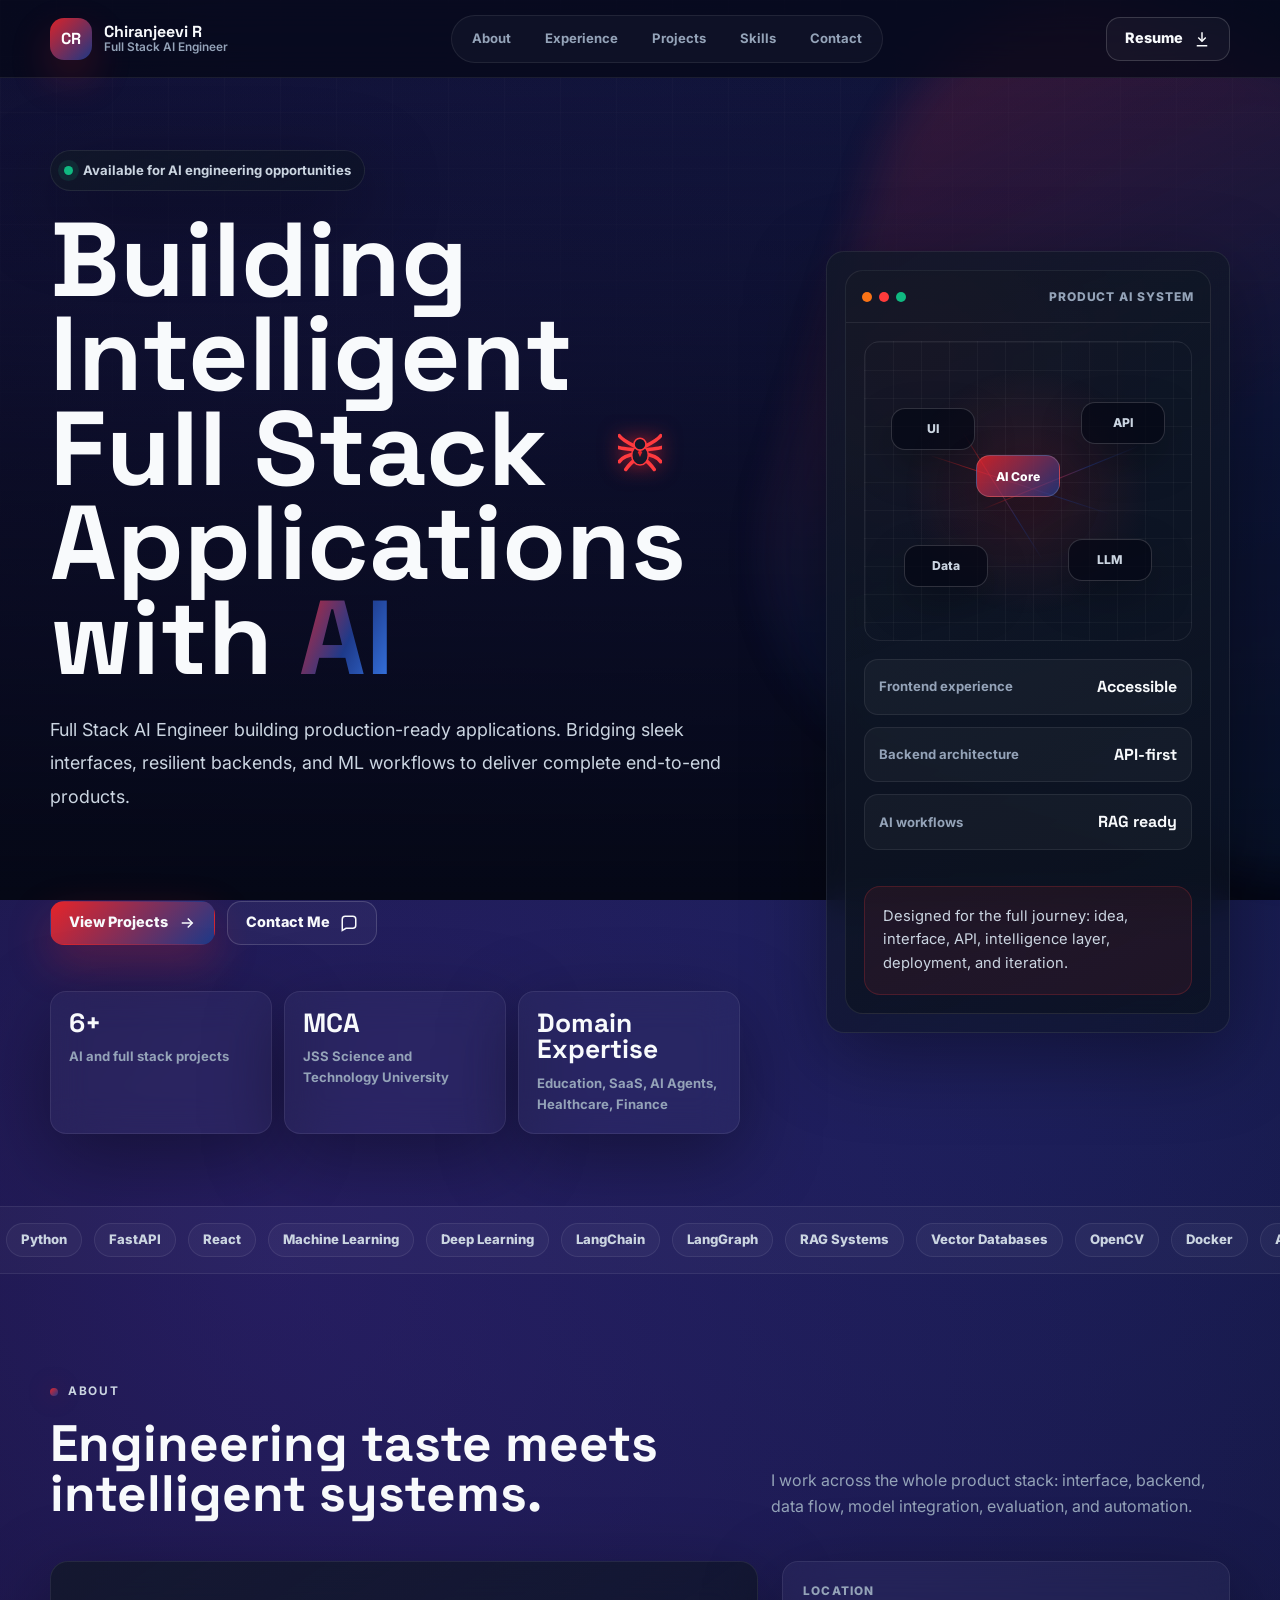
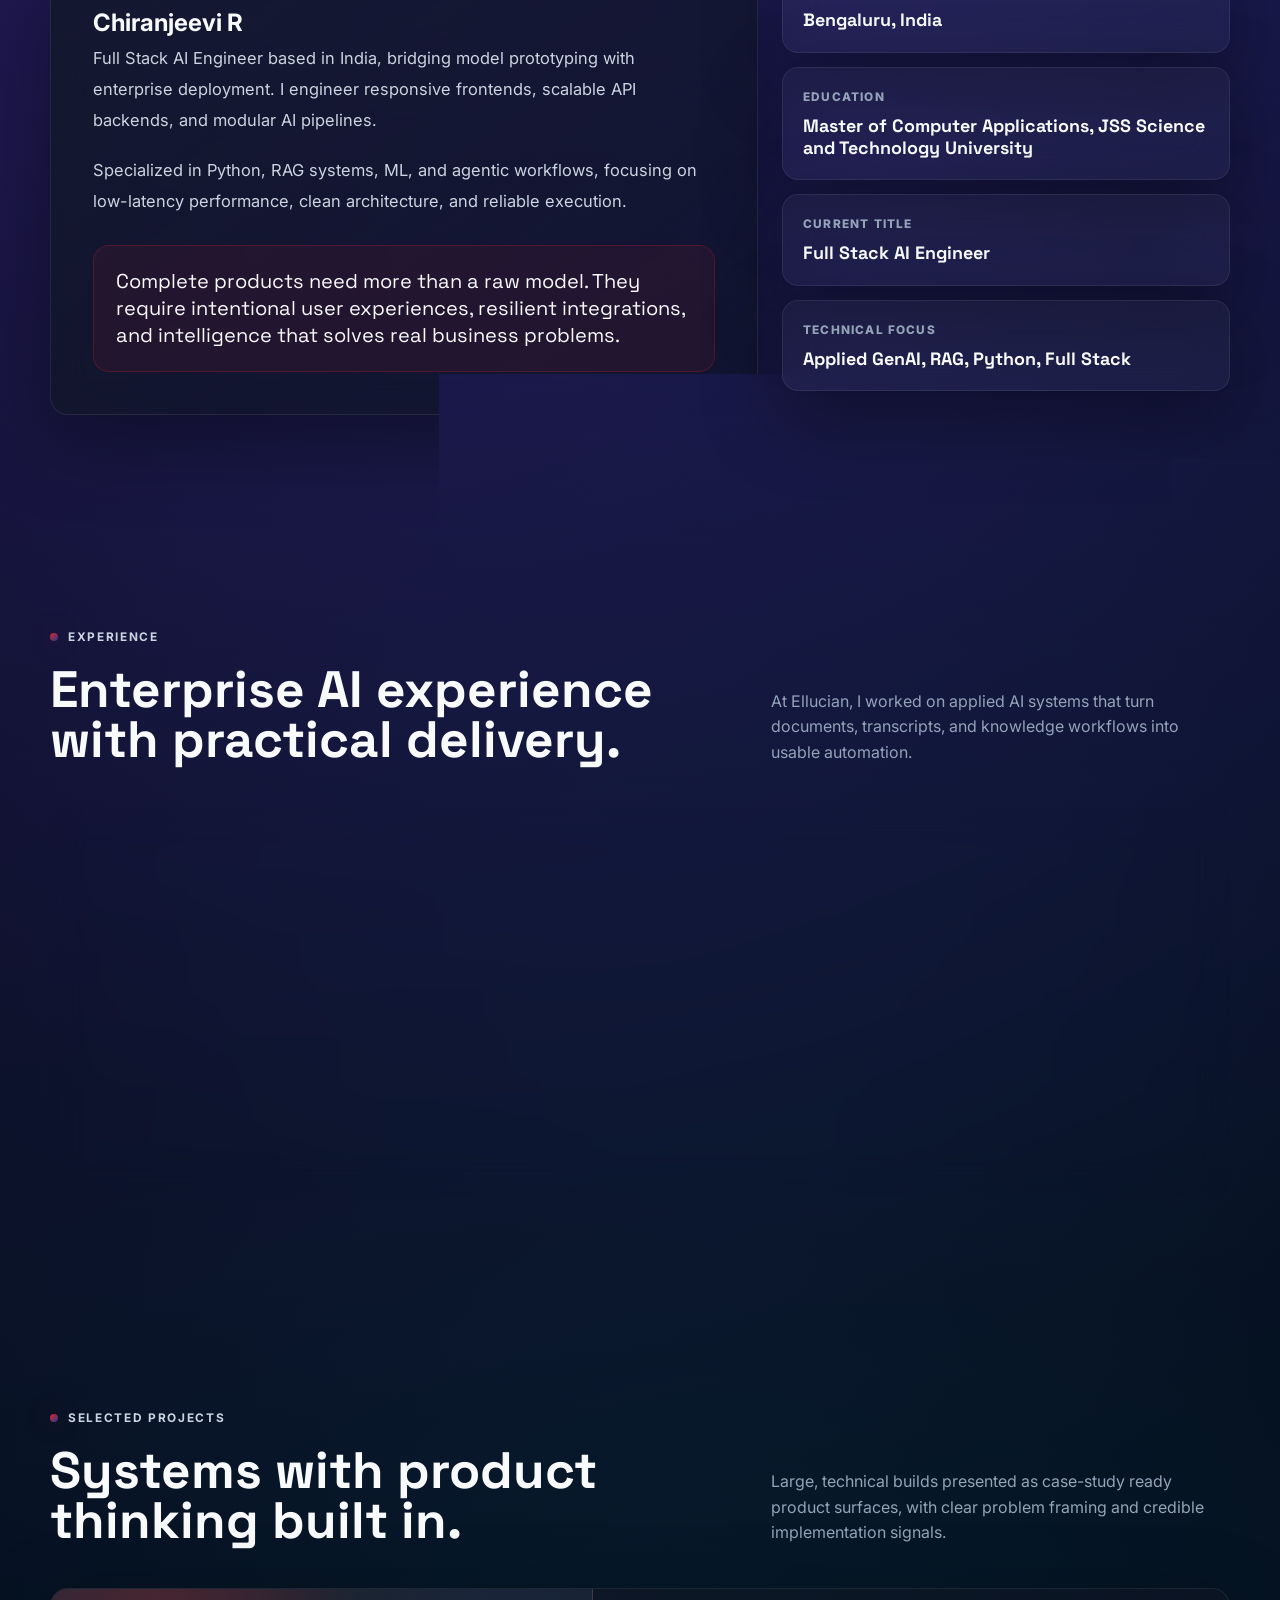
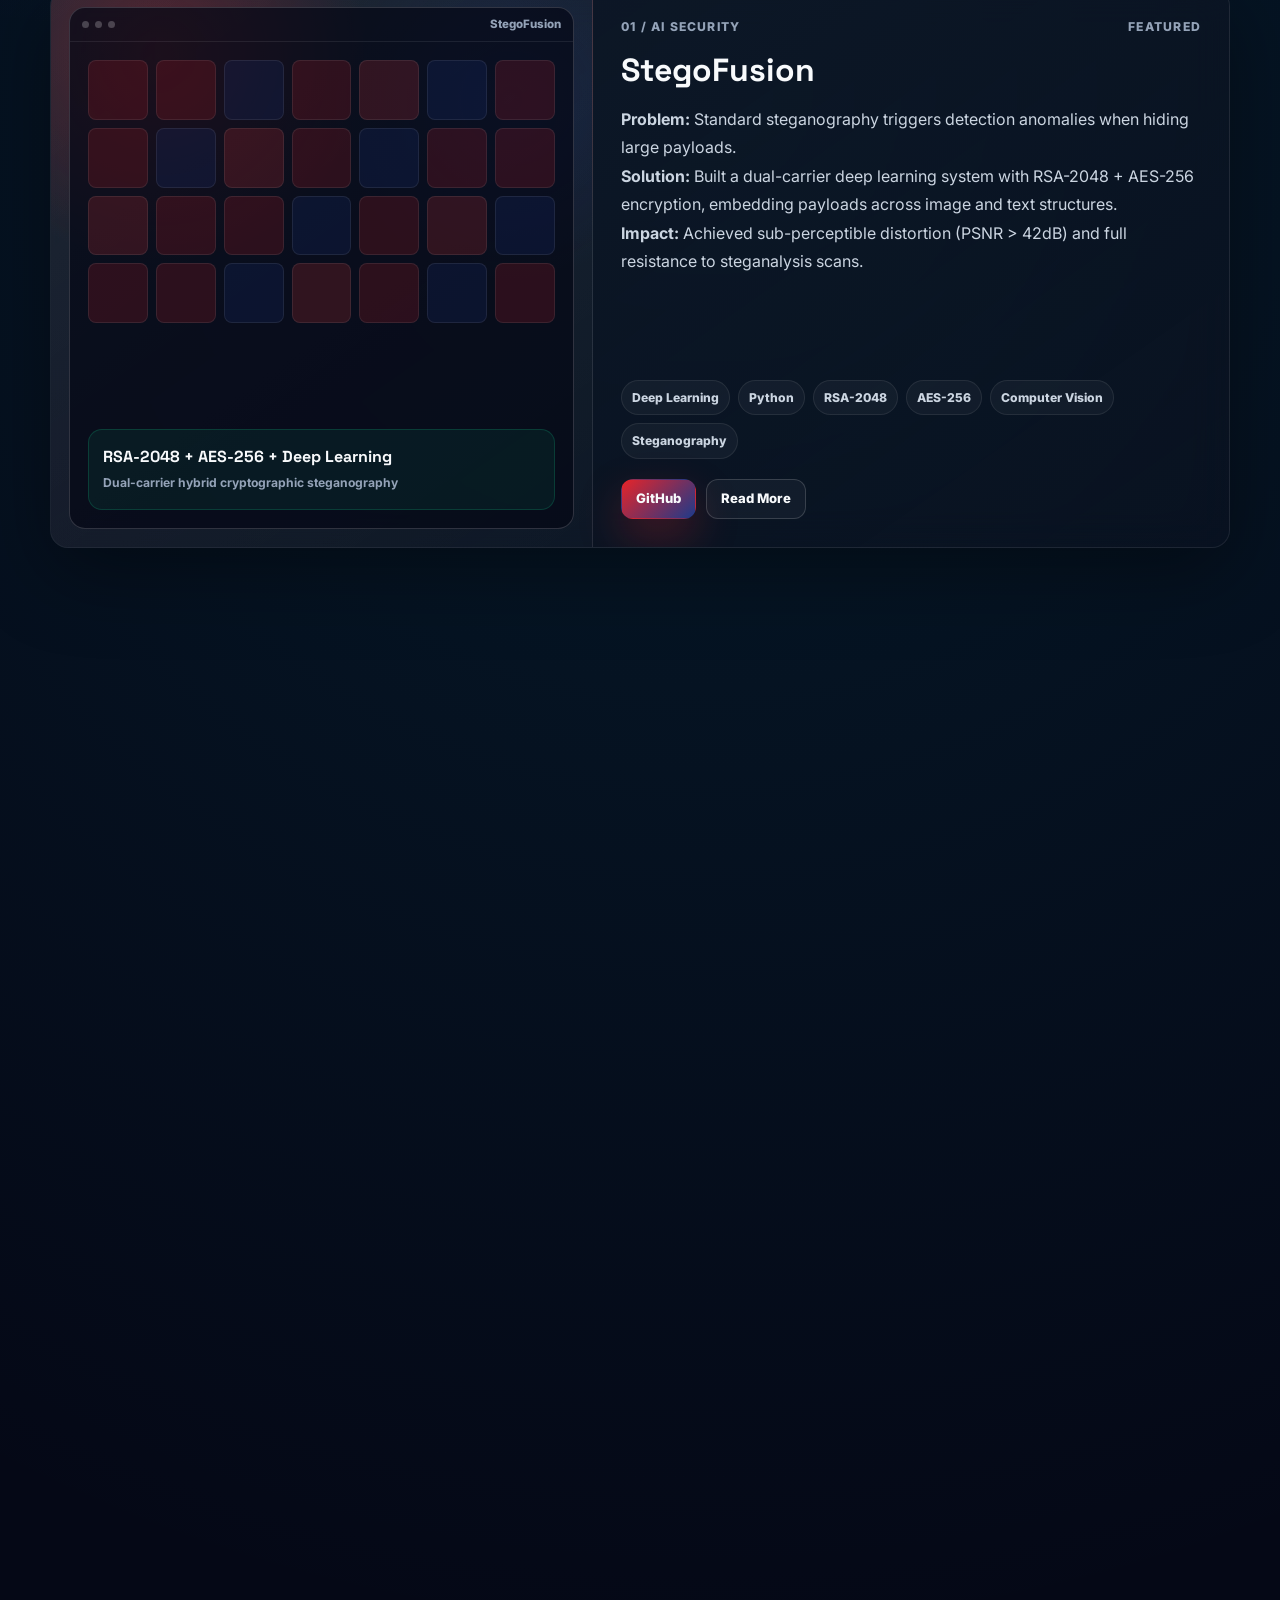
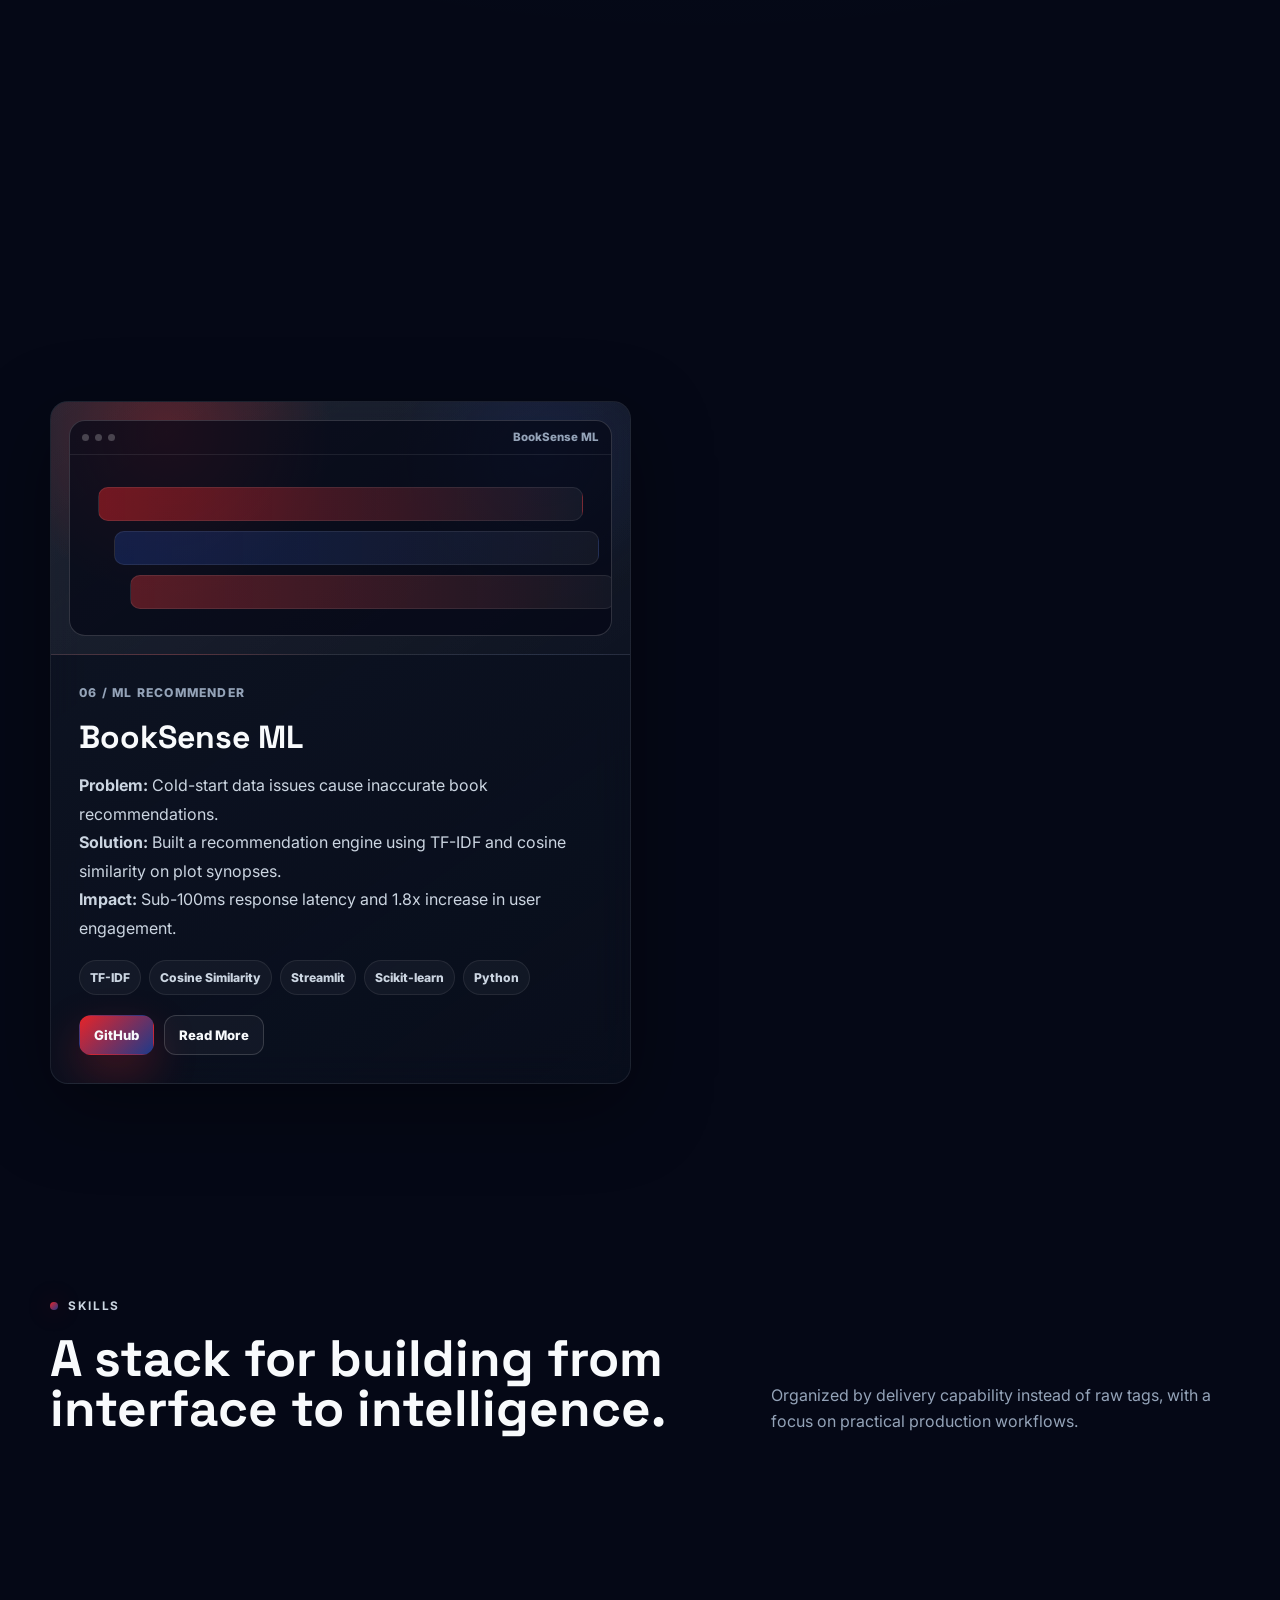
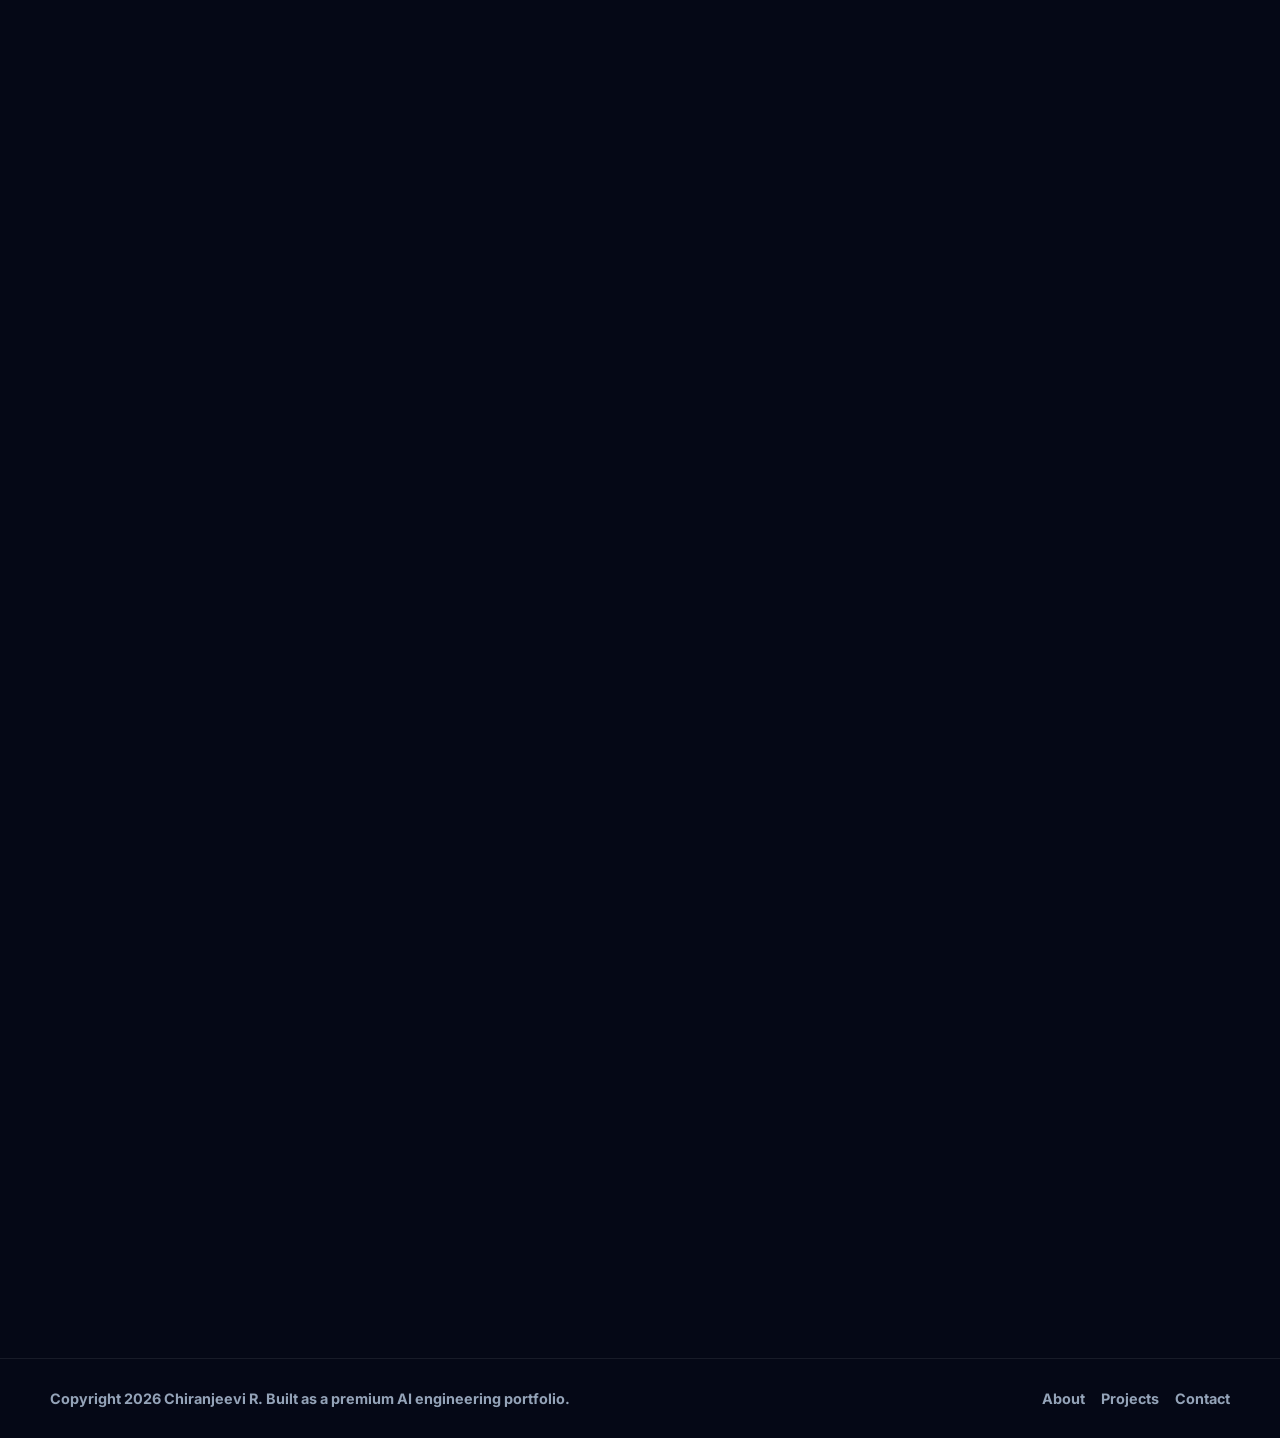
==== commit e4ceda83: "Fix spider cursor visibility, remove coarse pointer restrictions, and enable pointerdown/touchstart " ====
--- a/portfolio.html
+++ b/portfolio.html
@@ -1775,22 +1775,22 @@
 
     #cursorSpider {
       position: fixed;
-      top: 0;
-      left: 0;
-      width: 40px;
-      height: 40px;
+      top: 50%;
+      left: 50%;
+      width: 44px;
+      height: 44px;
       pointer-events: auto;
       cursor: pointer;
       z-index: 2147483001;
       transform: translate(-50%, -50%);
       opacity: 1;
       transition: filter 0.2s ease, transform 0.2s ease;
-      filter: drop-shadow(0 2px 8px rgba(230,36,41,0.5));
+      filter: drop-shadow(0 0 10px rgba(230,36,41,0.7));
       will-change: transform;
     }
 
     #cursorSpider:hover {
-      filter: drop-shadow(0 0 14px rgba(230,36,41,0.95)) scale(1.18);
+      filter: drop-shadow(0 0 18px rgba(255,59,63,1)) scale(1.22);
     }
 
     #cursorSpider.caught {
@@ -1799,57 +1799,48 @@
 
     @keyframes spiderSpin {
       0% { transform: translate(-50%, -50%) scale(1) rotate(0deg); }
-      50% { transform: translate(-50%, -50%) scale(1.5) rotate(360deg); }
+      50% { transform: translate(-50%, -50%) scale(1.6) rotate(360deg); }
       100% { transform: translate(-50%, -50%) scale(1) rotate(720deg); }
     }
 
     #cursorSpider .spider-body {
-      fill: #0a0a0a;
+      fill: #0f172a;
+      stroke: #ff3b3f;
+      stroke-width: 1.2;
     }
 
     #cursorSpider .spider-mark {
-      fill: var(--primary);
+      fill: #e62429;
+      filter: drop-shadow(0 0 4px #e62429);
     }
 
     #cursorSpider .spider-leg {
       fill: none;
-      stroke: #0a0a0a;
-      stroke-width: 2.6;
+      stroke: #ff3b3f;
+      stroke-width: 2.8;
       stroke-linecap: round;
       transform-origin: 17px 17px;
     }
 
-    #cursorSpider.walking .spider-leg--l1 { animation: legSwingA 0.28s ease-in-out infinite; }
-    #cursorSpider.walking .spider-leg--l2 { animation: legSwingB 0.28s ease-in-out infinite; }
-    #cursorSpider.walking .spider-leg--l3 { animation: legSwingA 0.28s ease-in-out infinite; }
-    #cursorSpider.walking .spider-leg--l4 { animation: legSwingB 0.28s ease-in-out infinite; }
-    #cursorSpider.walking .spider-leg--r1 { animation: legSwingB 0.28s ease-in-out infinite; }
-    #cursorSpider.walking .spider-leg--r2 { animation: legSwingA 0.28s ease-in-out infinite; }
-    #cursorSpider.walking .spider-leg--r3 { animation: legSwingB 0.28s ease-in-out infinite; }
-    #cursorSpider.walking .spider-leg--r4 { animation: legSwingA 0.28s ease-in-out infinite; }
+    #cursorSpider.walking .spider-leg--l1 { animation: legSwingA 0.24s ease-in-out infinite; }
+    #cursorSpider.walking .spider-leg--l2 { animation: legSwingB 0.24s ease-in-out infinite; }
+    #cursorSpider.walking .spider-leg--l3 { animation: legSwingA 0.24s ease-in-out infinite; }
+    #cursorSpider.walking .spider-leg--l4 { animation: legSwingB 0.24s ease-in-out infinite; }
+    #cursorSpider.walking .spider-leg--r1 { animation: legSwingB 0.24s ease-in-out infinite; }
+    #cursorSpider.walking .spider-leg--r2 { animation: legSwingA 0.24s ease-in-out infinite; }
+    #cursorSpider.walking .spider-leg--r3 { animation: legSwingB 0.24s ease-in-out infinite; }
+    #cursorSpider.walking .spider-leg--r4 { animation: legSwingA 0.24s ease-in-out infinite; }
 
     @keyframes legSwingA {
-      0%, 100% { transform: rotate(-8deg); }
-      50% { transform: rotate(8deg); }
+      0%, 100% { transform: rotate(-10deg); }
+      50% { transform: rotate(10deg); }
     }
 
     @keyframes legSwingB {
-      0%, 100% { transform: rotate(8deg); }
-      50% { transform: rotate(-8deg); }
-    }
-
-    @media (hover: none), (pointer: coarse) {
-      #webCanvas {
-        display: none;
-      }
-    }
-
-    @media (prefers-reduced-motion: reduce) {
-      #webCanvas,
-      #cursorSpider {
-        display: none;
-      }
-    }
+      0%, 100% { transform: rotate(10deg); }
+      50% { transform: rotate(-10deg); }
+    }
+
   </style>
 </head>
 <body>
@@ -2528,12 +2519,9 @@
 
     /* ---------- Spider-web & Autonomous Crawling Spider ---------- */
     (function initSpiderCursor() {
-      const isCoarsePointer = window.matchMedia("(hover: none), (pointer: coarse)").matches;
-      if (prefersReducedMotion || isCoarsePointer) return;
-
       const canvas = document.getElementById("webCanvas");
       const spider = document.getElementById("cursorSpider");
-      if (!canvas || !spider) return;
+      if (!spider) return;
 
       const ctx = canvas.getContext("2d");
       let dpr = Math.min(window.devicePixelRatio || 1, 2);
@@ -2600,22 +2588,26 @@
       }, { passive: true });
 
       // Click / Catch Spider to open GitHub!
-      spider.addEventListener("click", (e) => {
-        e.stopPropagation();
-        e.preventDefault();
+      function handleSpiderCatch(e) {
+        if (e) {
+          e.stopPropagation();
+          e.preventDefault();
+        }
+
+        if (spider.classList.contains("caught")) return;
 
         // Trigger spin catch animation & toast
         spider.classList.add("caught");
         showToast("🕷️ You caught the spider! Opening GitHub profile...");
 
         // Create silk explosion particles on catch!
-        for (let i = 0; i < 14; i++) {
-          const angle = (i / 14) * Math.PI * 2;
-          const speed = Math.random() * 4 + 2;
+        for (let i = 0; i < 16; i++) {
+          const angle = (i / 16) * Math.PI * 2;
+          const speed = Math.random() * 5 + 2.5;
           trail.push({
             x: spiderPos.x,
             y: spiderPos.y,
-            life: 1.4,
+            life: 1.5,
             vx: Math.cos(angle) * speed,
             vy: Math.sin(angle) * speed
           });
@@ -2625,7 +2617,11 @@
           window.open("https://github.com/chiranjeevi7777", "_blank", "noopener,noreferrer");
           spider.classList.remove("caught");
         }, 380);
-      });
+      }
+
+      spider.addEventListener("click", handleSpiderCatch);
+      spider.addEventListener("pointerdown", handleSpiderCatch);
+      spider.addEventListener("touchstart", handleSpiderCatch, { passive: false });
 
       let heading = 0;
 
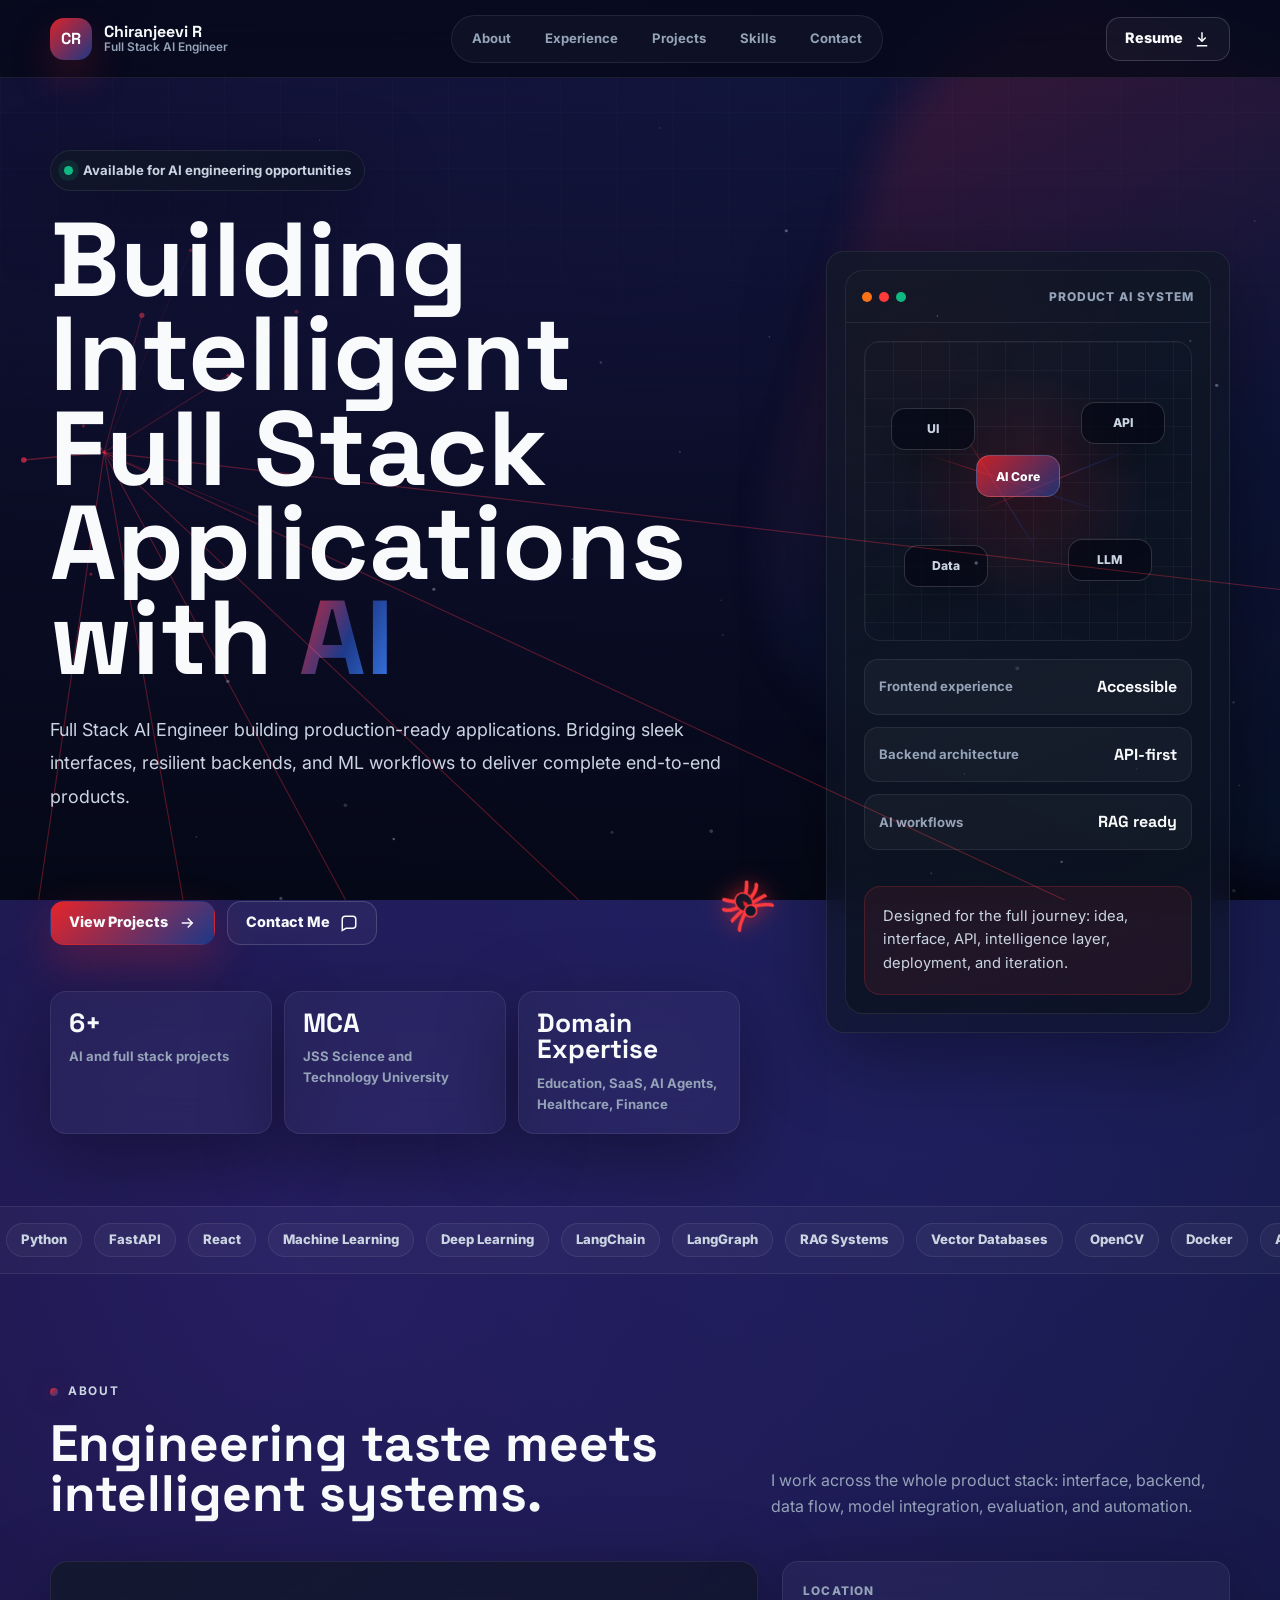
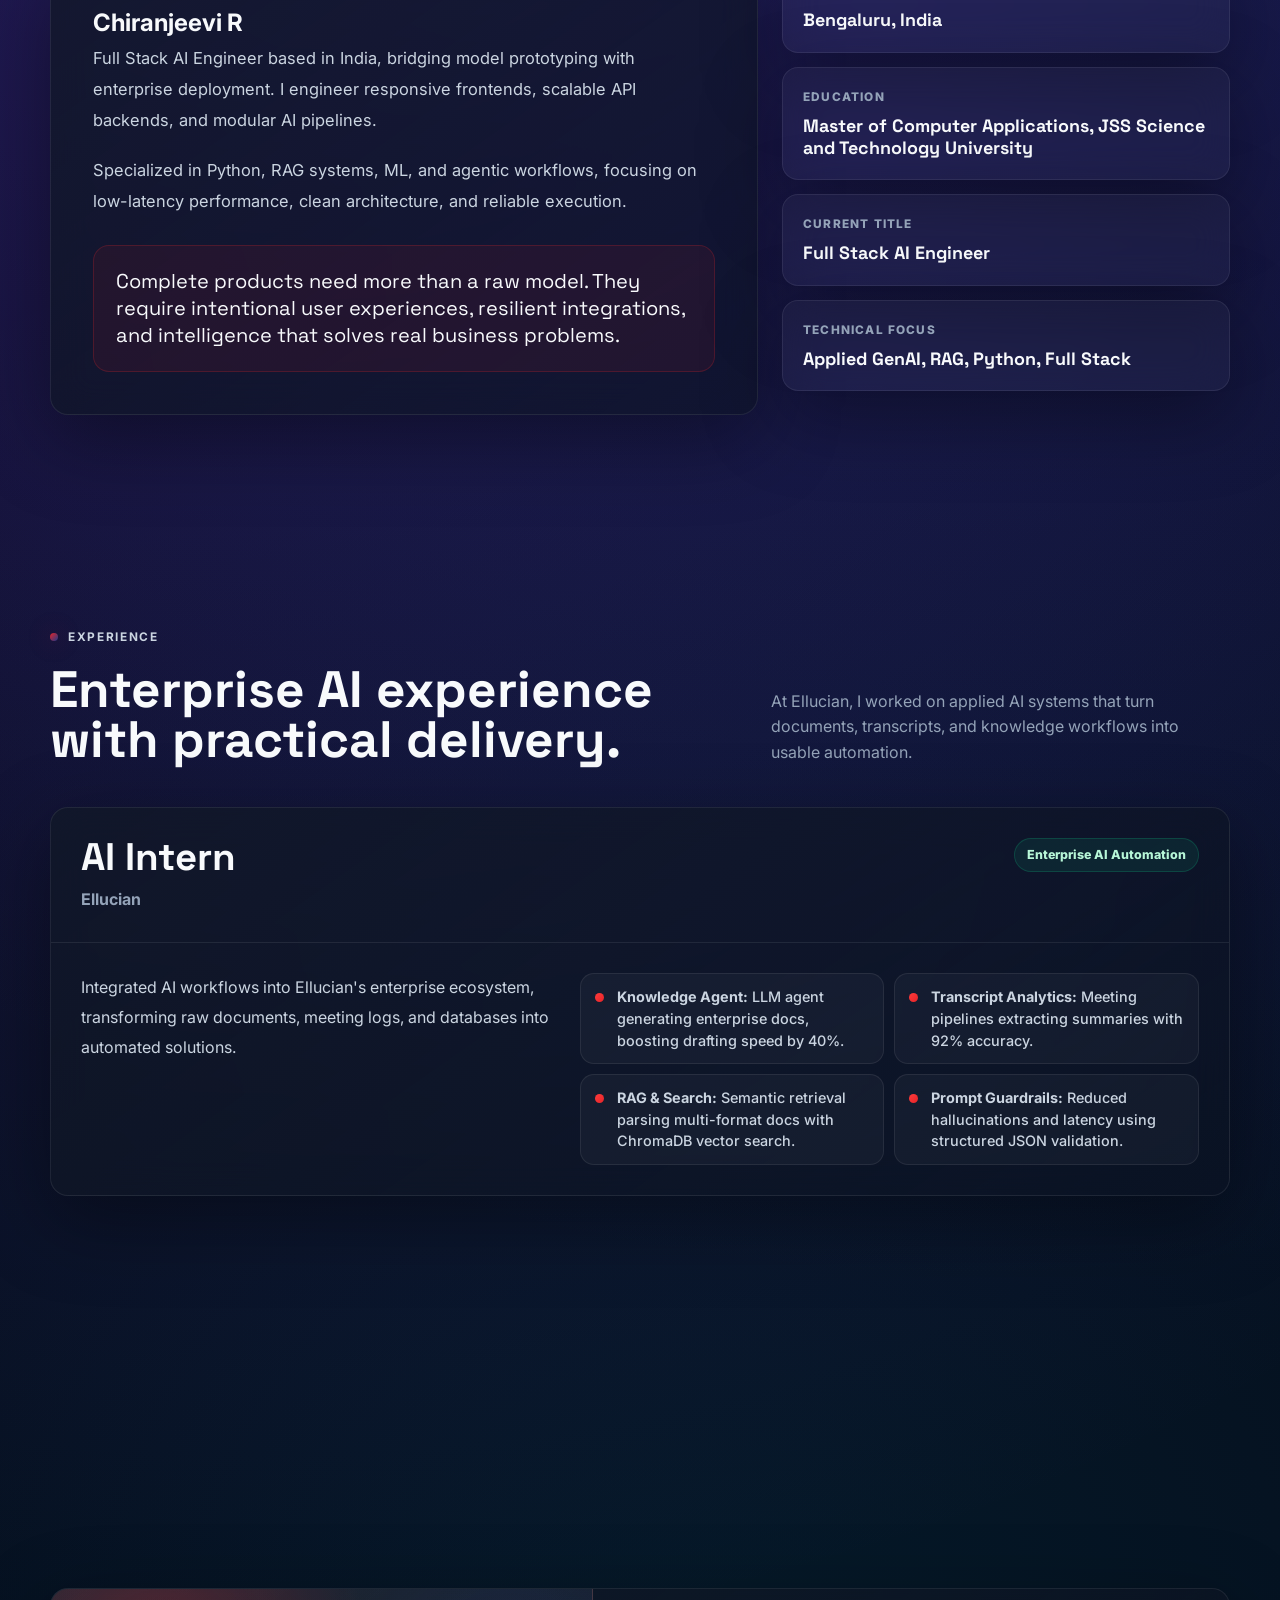
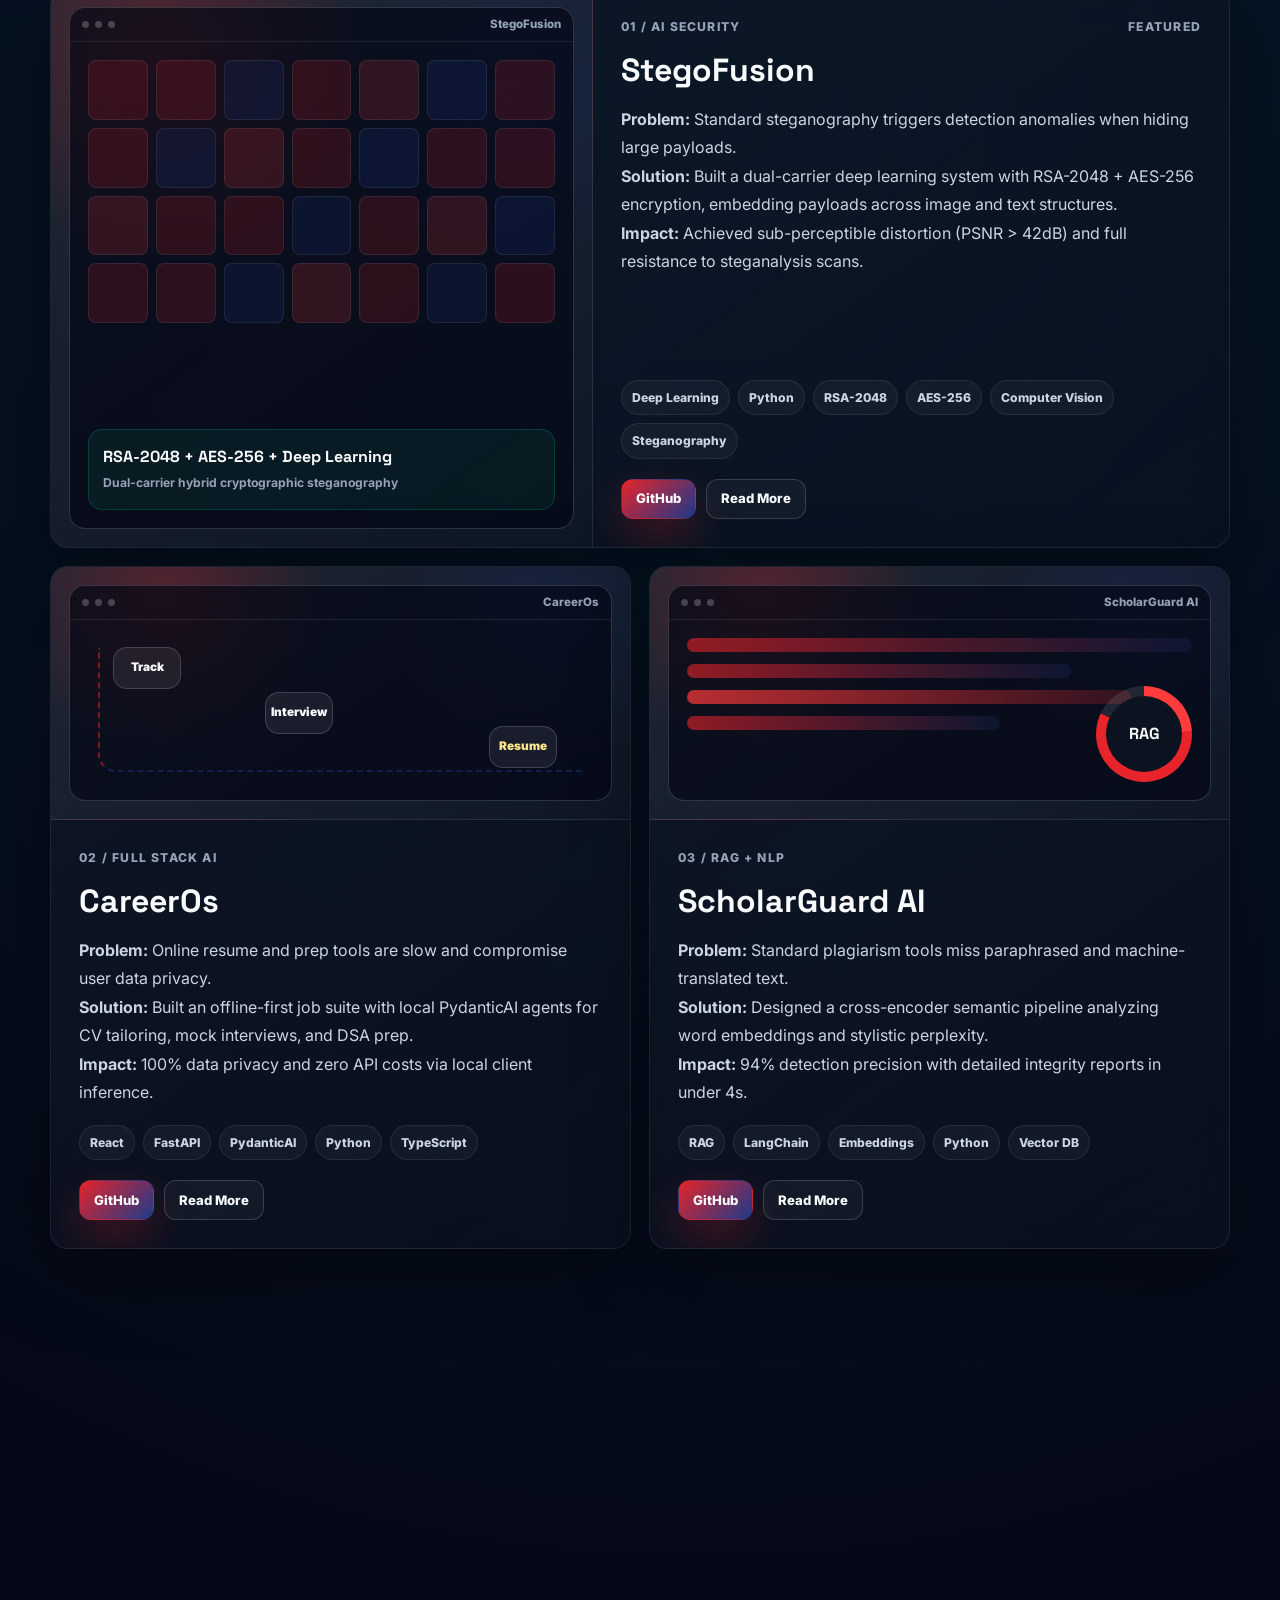
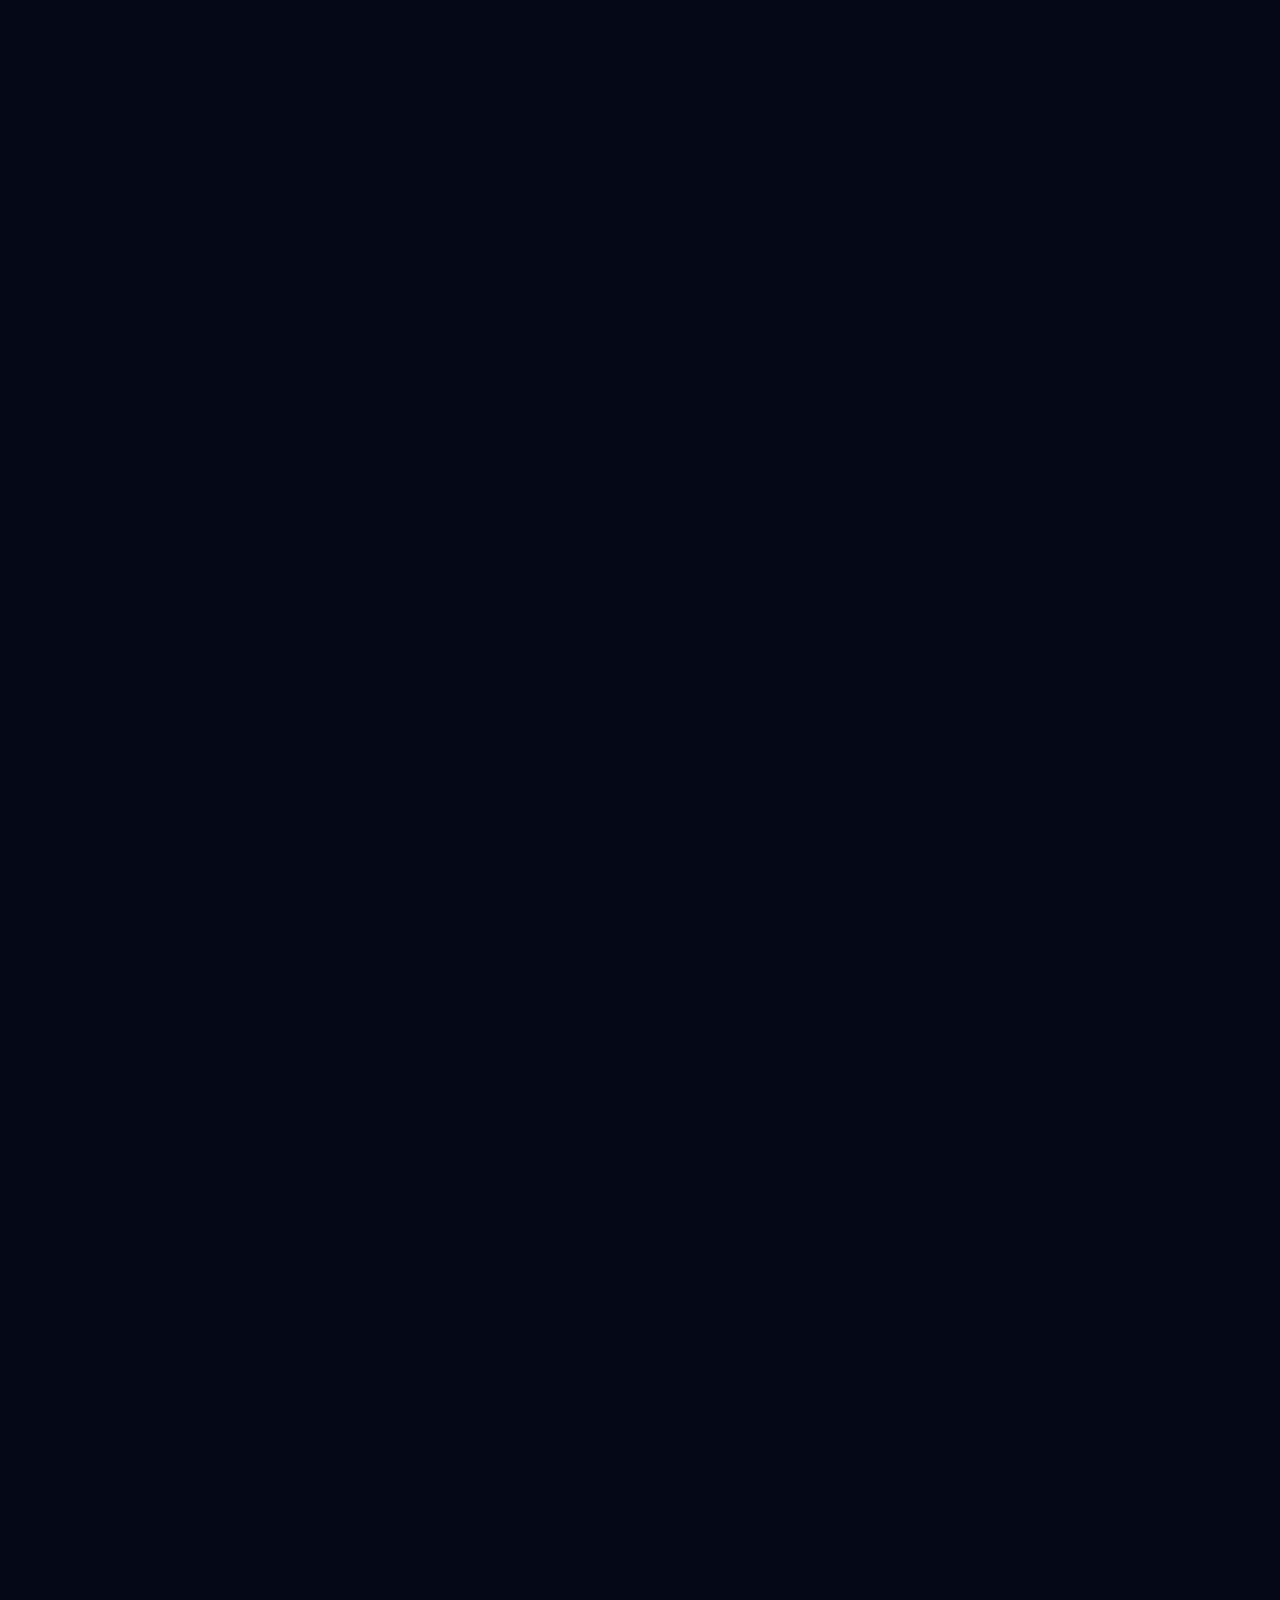
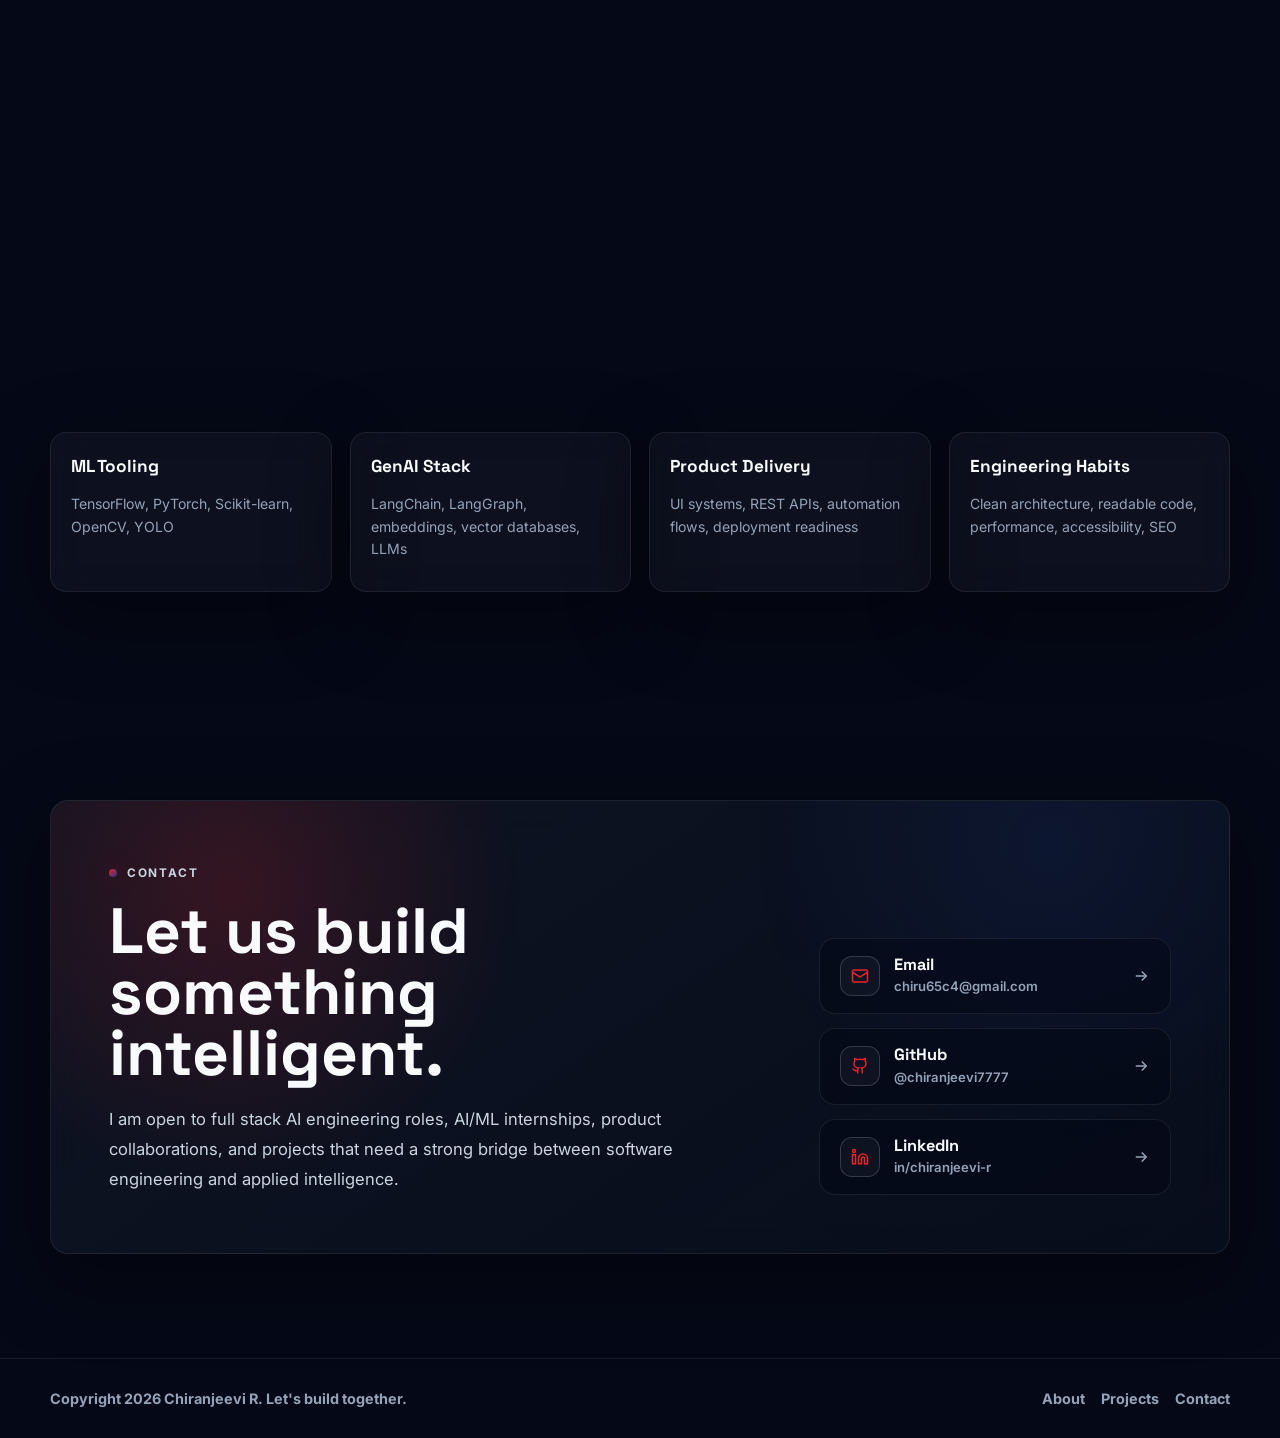
==== commit 28672f4e: "Update Google Drive resume link, footer text, and cursor canvas particle interactions" ====
--- a/portfolio.html
+++ b/portfolio.html
@@ -1888,7 +1888,7 @@
 
       <div class="nav-actions">
         <!-- TODO: Replace placeholder resume link with the final resume PDF. -->
-        <a class="btn btn-secondary magnetic" href="#" aria-label="Download resume">
+        <a class="btn btn-secondary magnetic" href="https://drive.google.com/drive/folders/1AqQvxy2AtKGo73Un4NmBjk3TR8hRA7sD?usp=drive_link" aria-label="Download resume">
           Resume
           <svg class="icon" viewBox="0 0 24 24" fill="none" stroke="currentColor" stroke-width="2" aria-hidden="true"><path d="M12 3v12"/><path d="m7 10 5 5 5-5"/><path d="M5 21h14"/></svg>
         </a>
@@ -2350,7 +2350,7 @@
 
   <footer class="site-footer">
     <div class="container footer-inner">
-      <p>Copyright <span id="year"></span> Chiranjeevi R. Built as a premium AI engineering portfolio.</p>
+      <p>Copyright <span id="year"></span> Chiranjeevi R. Let's build together.</p>
       <ul class="footer-links" aria-label="Footer navigation">
         <li><a href="#about">About</a></li>
         <li><a href="#projects">Projects</a></li>
@@ -2375,19 +2375,21 @@
 
     const menuToggle = document.getElementById("menuToggle");
     const navLinks = document.getElementById("navLinks");
-    menuToggle.addEventListener("click", () => {
-      const isOpen = navLinks.classList.toggle("open");
-      menuToggle.classList.toggle("active", isOpen);
-      menuToggle.setAttribute("aria-expanded", String(isOpen));
-    });
-
-    navLinks.querySelectorAll("a").forEach((link) => {
-      link.addEventListener("click", () => {
-        navLinks.classList.remove("open");
-        menuToggle.classList.remove("active");
-        menuToggle.setAttribute("aria-expanded", "false");
+    if (menuToggle && navLinks) {
+      menuToggle.addEventListener("click", () => {
+        const isOpen = navLinks.classList.toggle("open");
+        menuToggle.classList.toggle("active", isOpen);
+        menuToggle.setAttribute("aria-expanded", String(isOpen));
       });
-    });
+
+      navLinks.querySelectorAll("a").forEach((link) => {
+        link.addEventListener("click", () => {
+          navLinks.classList.remove("open");
+          menuToggle.classList.remove("active");
+          menuToggle.setAttribute("aria-expanded", "false");
+        });
+      });
+    }
 
     const roles = [
       "AI Engineer",
@@ -2467,14 +2469,17 @@
       window.setTimeout(() => toast.classList.remove("show"), 1800);
     }
 
-    document.getElementById("copyEmail").addEventListener("click", async () => {
-      try {
-        await navigator.clipboard.writeText(email);
-        showToast("Email copied");
-      } catch (error) {
-        window.location.href = `mailto:${email}`;
-      }
-    });
+    const copyEmailBtn = document.getElementById("copyEmail");
+    if (copyEmailBtn) {
+      copyEmailBtn.addEventListener("click", async () => {
+        try {
+          await navigator.clipboard.writeText(email);
+          showToast("Email copied");
+        } catch (error) {
+          window.location.href = `mailto:${email}`;
+        }
+      });
+    }
 
     document.querySelectorAll('a[href="#"]').forEach((anchor) => {
       anchor.addEventListener("click", (event) => {
@@ -2564,7 +2569,7 @@
       const spiderPos = { x: Math.random() * (window.innerWidth - 100) + 50, y: Math.random() * (window.innerHeight - 100) + 50 };
       let targetX = spiderPos.x;
       let targetY = spiderPos.y;
-      let pauseUntil = 0;
+      let pauseUntil = 0.5;
 
       function pickNewTarget() {
         targetX = Math.random() * (window.innerWidth - 140) + 70;
@@ -2645,11 +2650,16 @@
           const dist = Math.hypot(dx, dy);
           const near = Math.max(0, 1 - dist / 260);
 
+          const mdx = node.x - mouse.x;
+          const mdy = node.y - mouse.y;
+          const mDist = Math.hypot(mdx, mdy);
+          const mNear = mouse.active ? Math.max(0, 1 - mDist / 200) : 0;
+
           ctx.beginPath();
-          ctx.fillStyle = near > 0.05
-            ? `rgba(230,36,41,${(0.25 + near * 0.65).toFixed(3)})`
+          ctx.fillStyle = (near > 0.05 || mNear > 0.05)
+            ? `rgba(230,36,41,${(0.25 + Math.max(near, mNear) * 0.65).toFixed(3)})`
             : `rgba(148,163,184,${twinkle.toFixed(3)})`;
-          ctx.arc(node.x, node.y, node.r + near * 1.4, 0, Math.PI * 2);
+          ctx.arc(node.x, node.y, node.r + Math.max(near, mNear) * 1.4, 0, Math.PI * 2);
           ctx.fill();
 
           if (near > 0.02) {
@@ -2660,6 +2670,22 @@
             ctx.lineTo(node.x, node.y);
             ctx.stroke();
           }
+
+          if (mNear > 0.02) {
+            ctx.beginPath();
+            ctx.strokeStyle = `rgba(255,255,255,${(mNear * 0.45).toFixed(3)})`;
+            ctx.lineWidth = 0.8 + mNear * 0.4;
+            ctx.moveTo(mouse.x, mouse.y);
+            ctx.lineTo(node.x, node.y);
+            ctx.stroke();
+          }
+        }
+
+        if (mouse.active) {
+          ctx.beginPath();
+          ctx.fillStyle = "rgba(255,255,255,0.85)";
+          ctx.arc(mouse.x, mouse.y, 2.2, 0, Math.PI * 2);
+          ctx.fill();
         }
 
         // Web strands radiating from the crawling spider
@@ -2754,4 +2780,4 @@
     })();
   </script>
 </body>
-</html>
+</html>
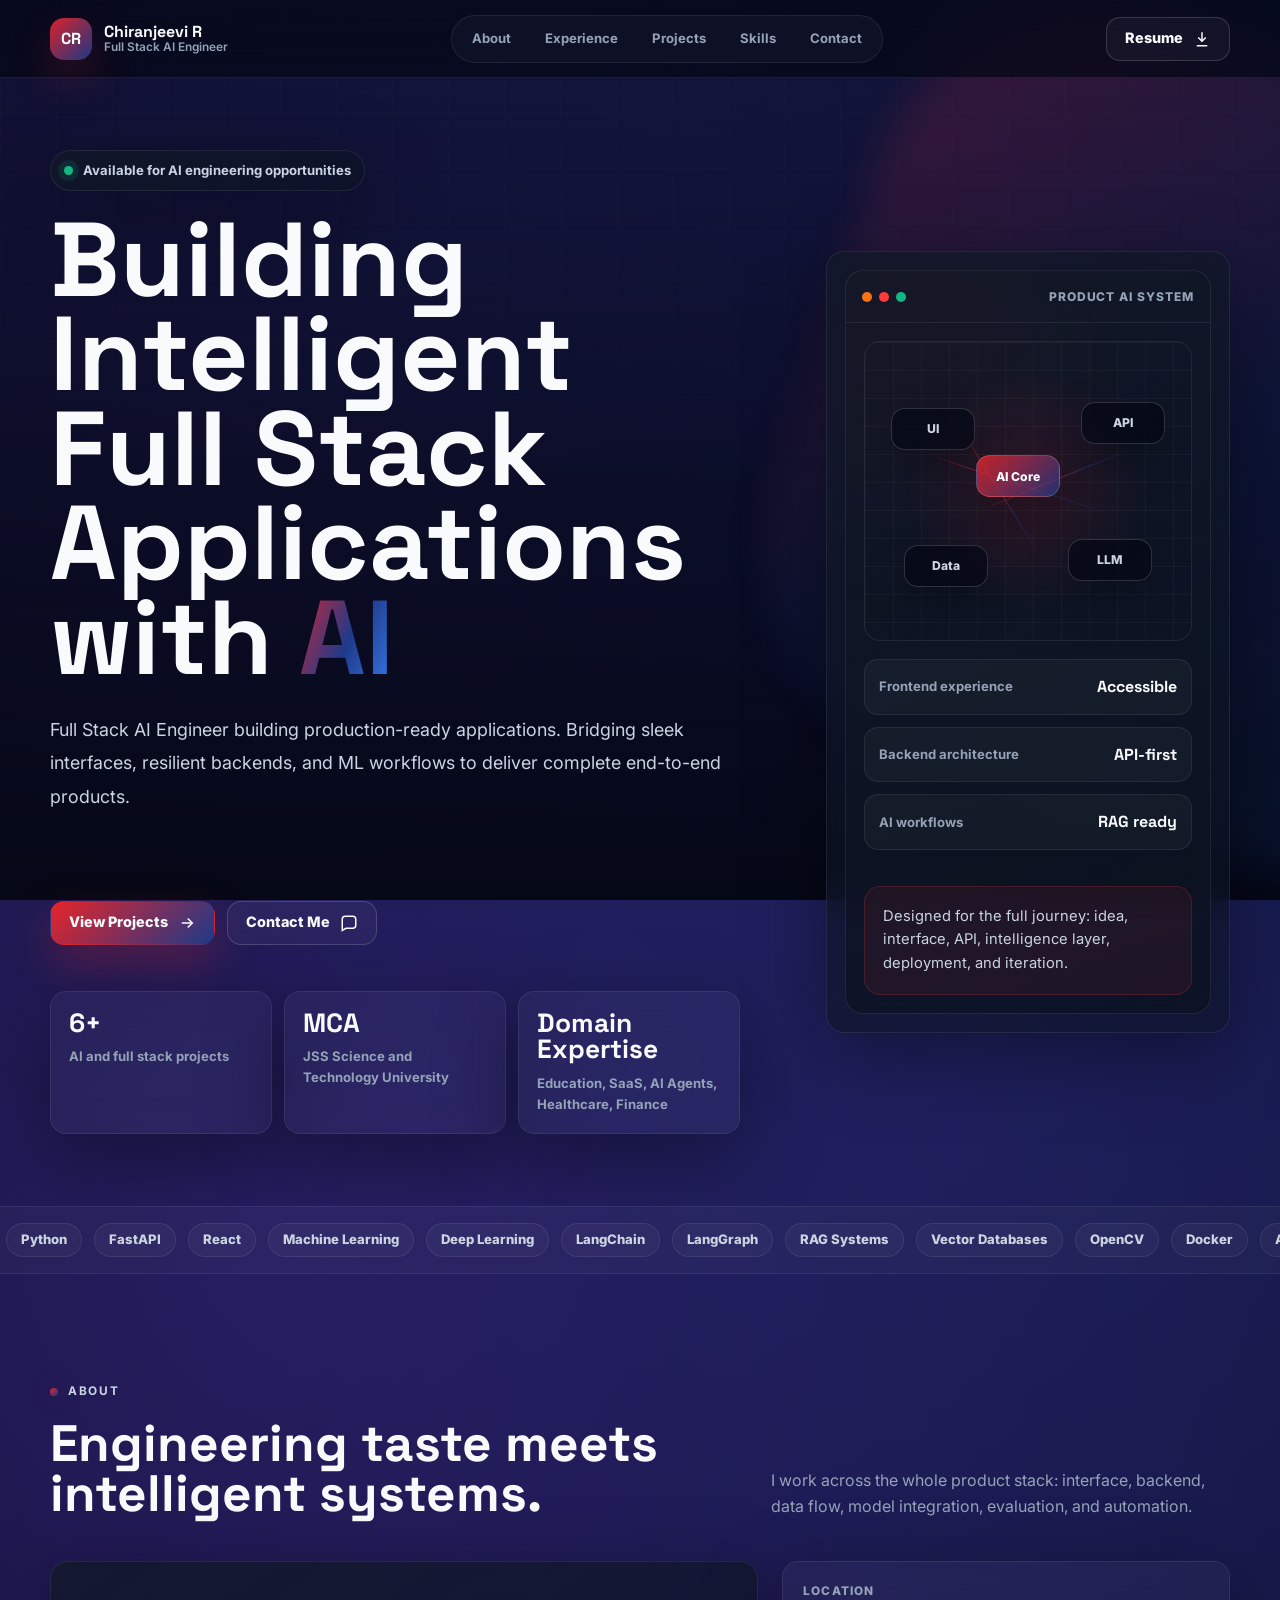
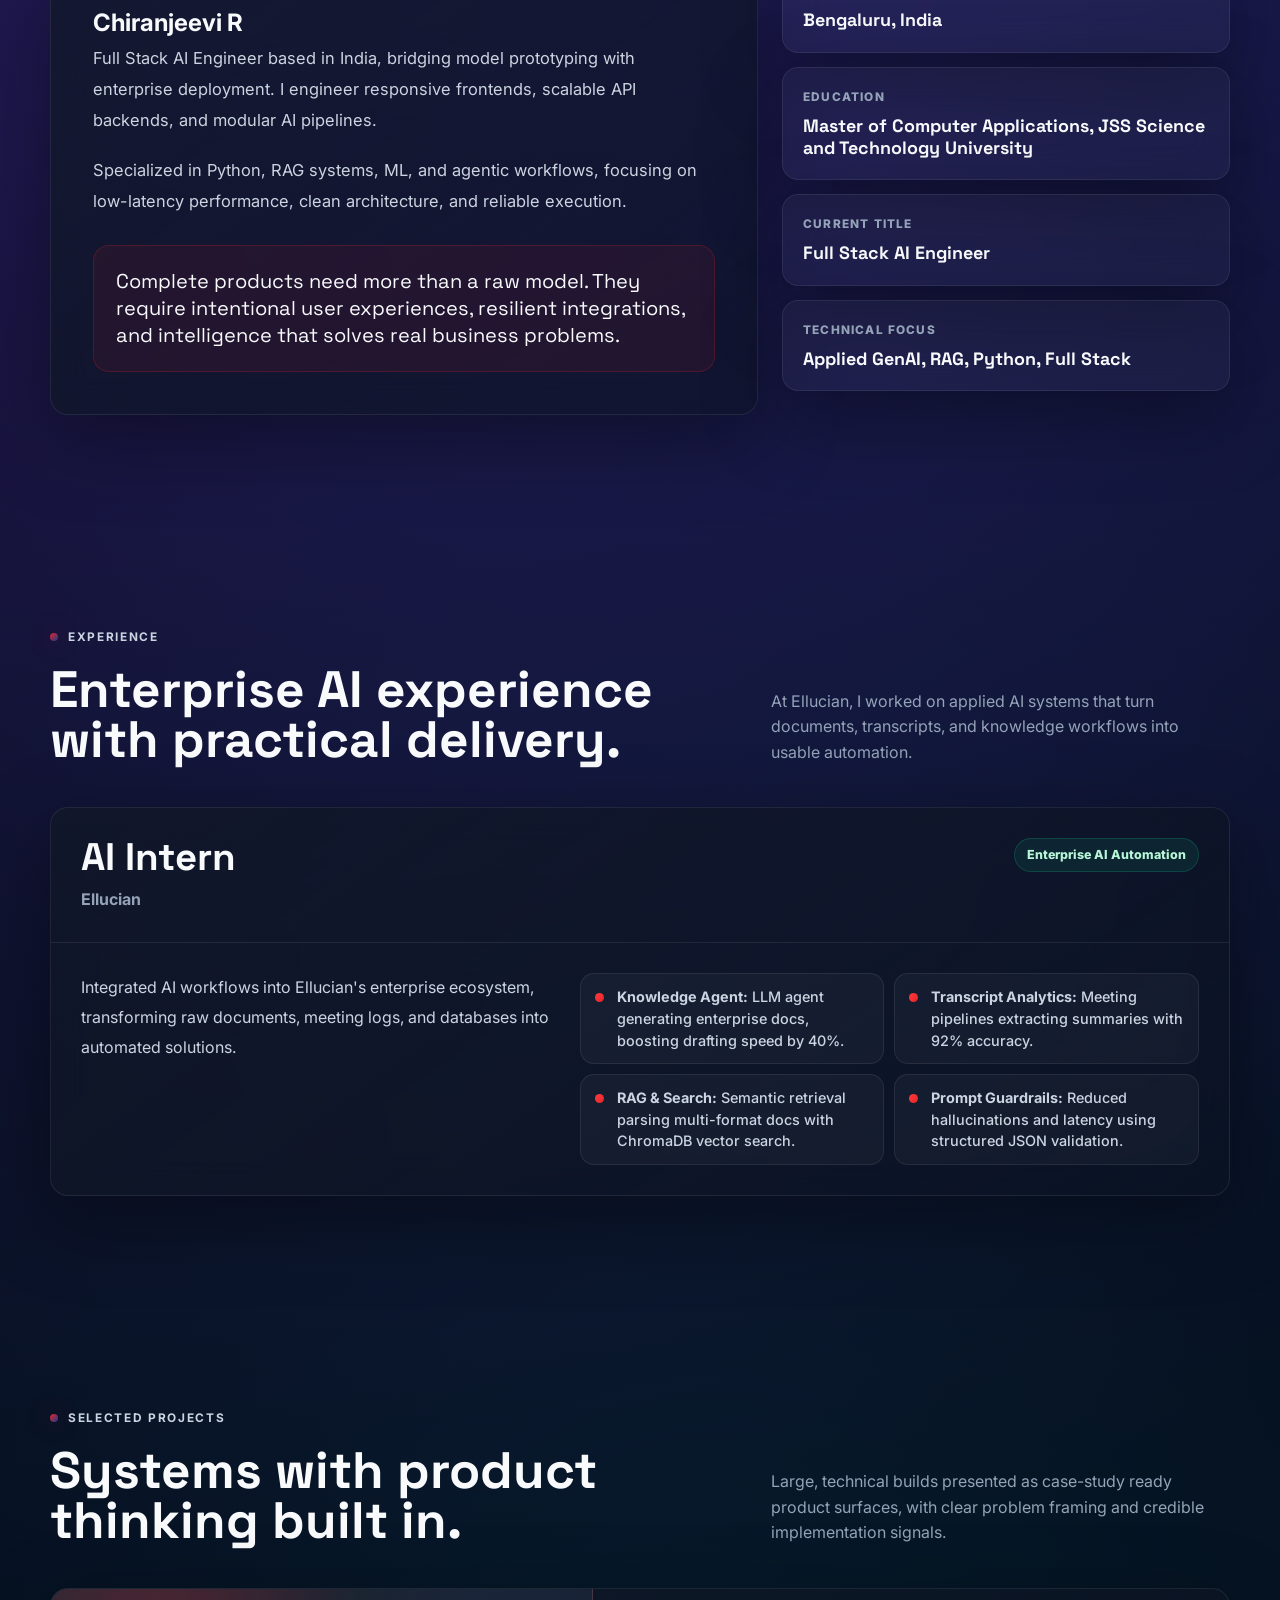
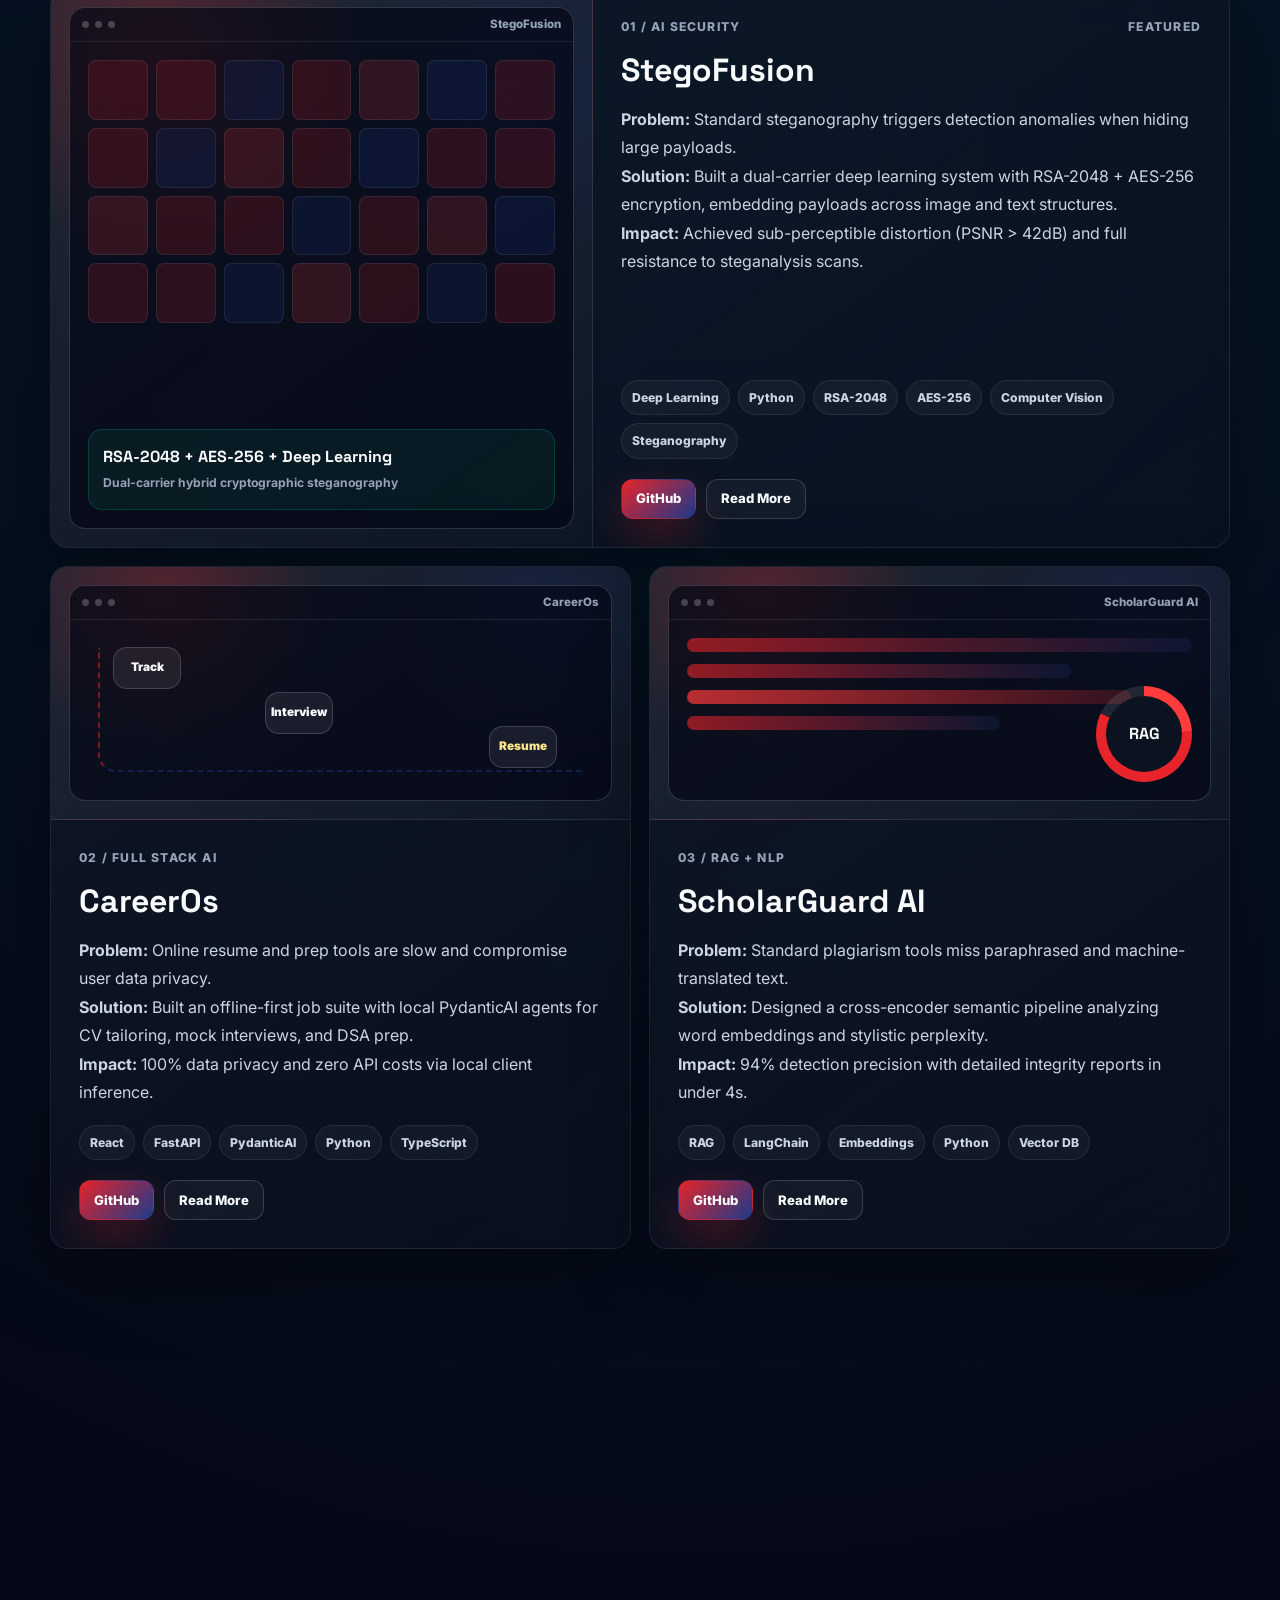
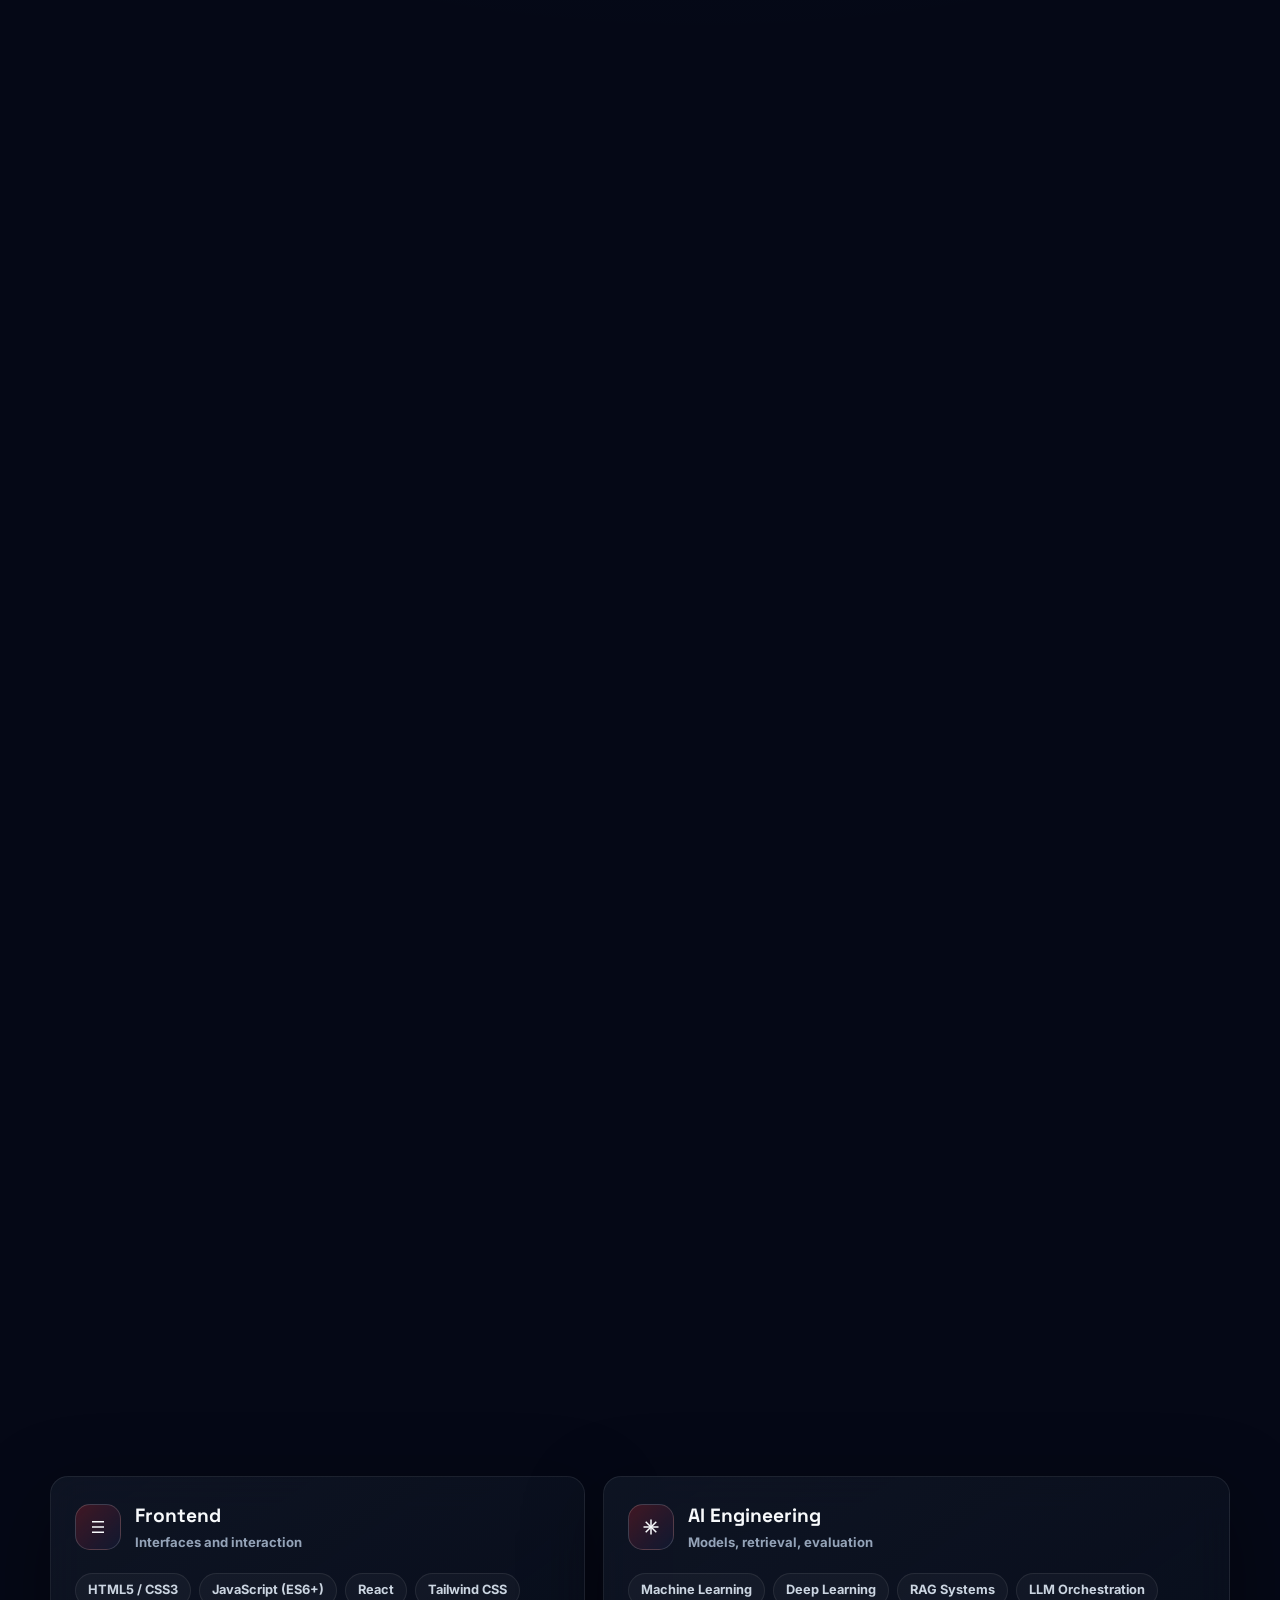
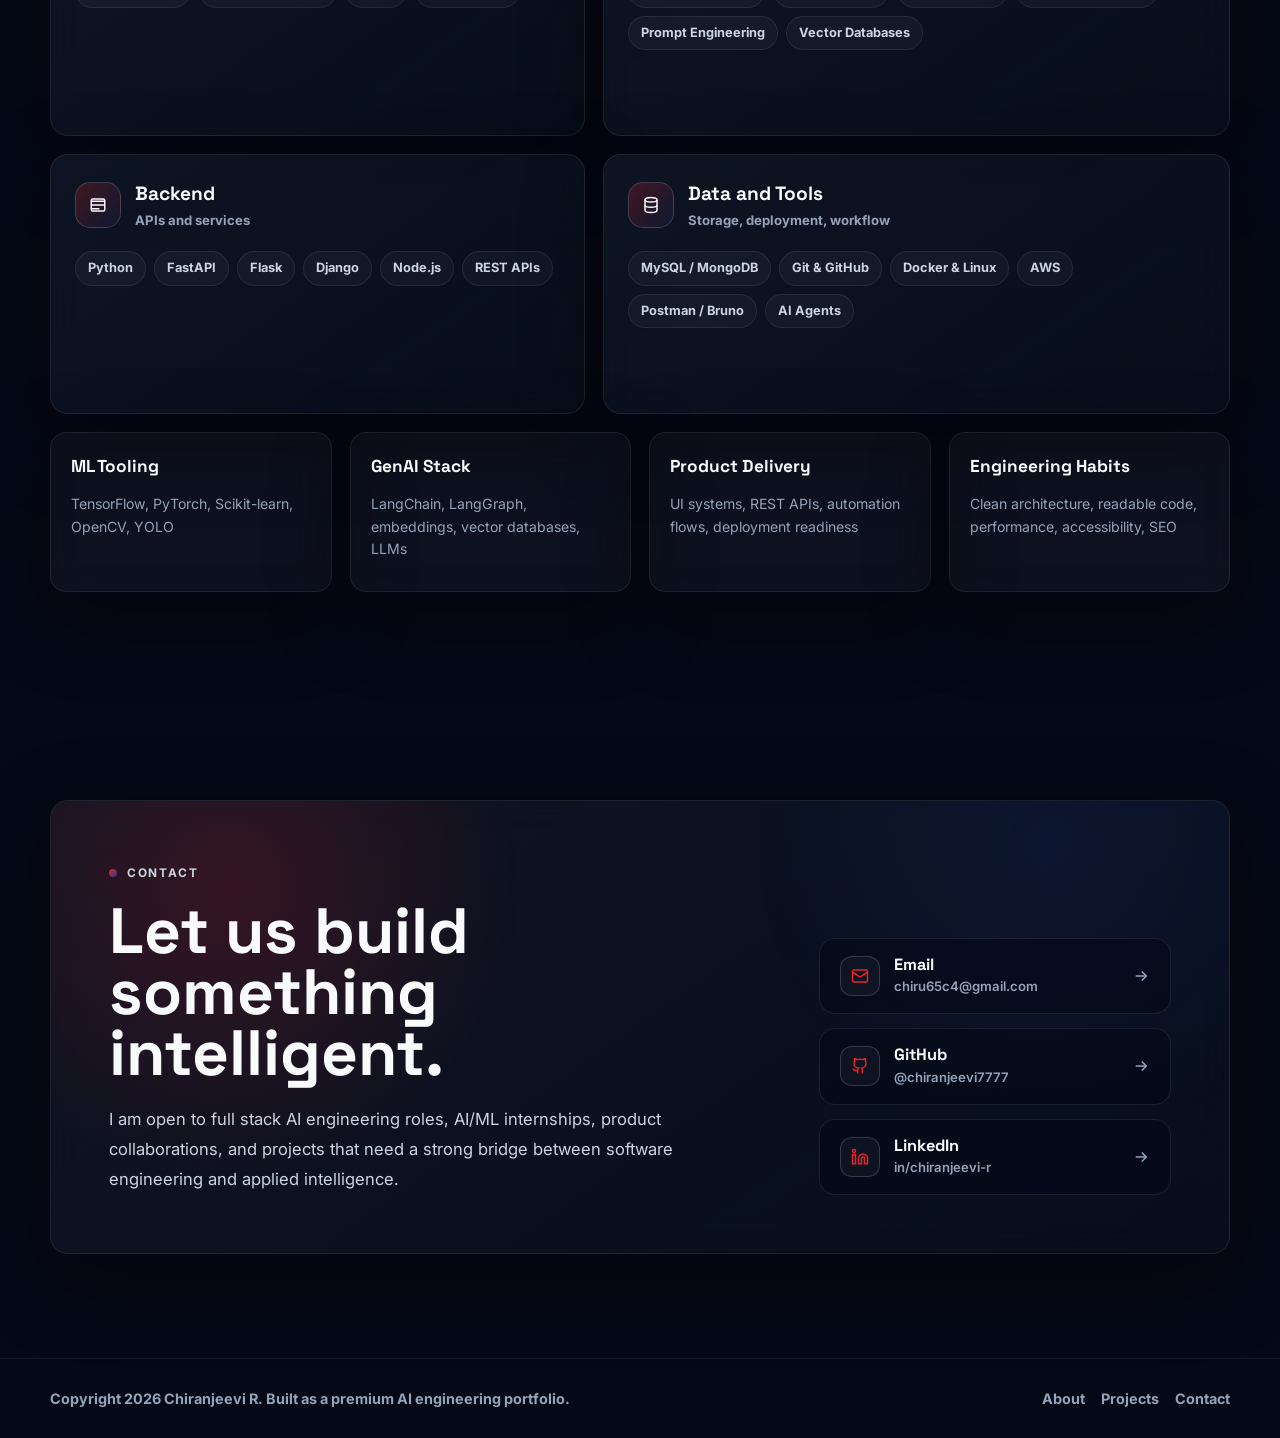
==== commit f380edff: "Revert "Add autonomous random-crawling spider with click/catch GitHub profile redirect feature" This" ====
--- a/portfolio.html
+++ b/portfolio.html
@@ -1775,80 +1775,78 @@
 
     #cursorSpider {
       position: fixed;
-      top: 50%;
-      left: 50%;
-      width: 44px;
-      height: 44px;
-      pointer-events: auto;
-      cursor: pointer;
+      top: 0;
+      left: 0;
+      width: 34px;
+      height: 34px;
+      pointer-events: none;
       z-index: 2147483001;
       transform: translate(-50%, -50%);
+      opacity: 0;
+      transition: opacity 0.25s ease;
+      filter: drop-shadow(0 2px 6px rgba(0,0,0,0.5));
+      will-change: transform;
+    }
+
+    #cursorSpider.active {
       opacity: 1;
-      transition: filter 0.2s ease, transform 0.2s ease;
-      filter: drop-shadow(0 0 10px rgba(230,36,41,0.7));
-      will-change: transform;
-    }
-
-    #cursorSpider:hover {
-      filter: drop-shadow(0 0 18px rgba(255,59,63,1)) scale(1.22);
-    }
-
-    #cursorSpider.caught {
-      animation: spiderSpin 0.4s cubic-bezier(0.175, 0.885, 0.32, 1.27);
-    }
-
-    @keyframes spiderSpin {
-      0% { transform: translate(-50%, -50%) scale(1) rotate(0deg); }
-      50% { transform: translate(-50%, -50%) scale(1.6) rotate(360deg); }
-      100% { transform: translate(-50%, -50%) scale(1) rotate(720deg); }
     }
 
     #cursorSpider .spider-body {
-      fill: #0f172a;
-      stroke: #ff3b3f;
-      stroke-width: 1.2;
+      fill: #0a0a0a;
     }
 
     #cursorSpider .spider-mark {
-      fill: #e62429;
-      filter: drop-shadow(0 0 4px #e62429);
+      fill: var(--primary);
     }
 
     #cursorSpider .spider-leg {
       fill: none;
-      stroke: #ff3b3f;
-      stroke-width: 2.8;
+      stroke: #0a0a0a;
+      stroke-width: 2.4;
       stroke-linecap: round;
       transform-origin: 17px 17px;
     }
 
-    #cursorSpider.walking .spider-leg--l1 { animation: legSwingA 0.24s ease-in-out infinite; }
-    #cursorSpider.walking .spider-leg--l2 { animation: legSwingB 0.24s ease-in-out infinite; }
-    #cursorSpider.walking .spider-leg--l3 { animation: legSwingA 0.24s ease-in-out infinite; }
-    #cursorSpider.walking .spider-leg--l4 { animation: legSwingB 0.24s ease-in-out infinite; }
-    #cursorSpider.walking .spider-leg--r1 { animation: legSwingB 0.24s ease-in-out infinite; }
-    #cursorSpider.walking .spider-leg--r2 { animation: legSwingA 0.24s ease-in-out infinite; }
-    #cursorSpider.walking .spider-leg--r3 { animation: legSwingB 0.24s ease-in-out infinite; }
-    #cursorSpider.walking .spider-leg--r4 { animation: legSwingA 0.24s ease-in-out infinite; }
+    #cursorSpider.walking .spider-leg--l1 { animation: legSwingA 0.32s ease-in-out infinite; }
+    #cursorSpider.walking .spider-leg--l2 { animation: legSwingB 0.32s ease-in-out infinite; }
+    #cursorSpider.walking .spider-leg--l3 { animation: legSwingA 0.32s ease-in-out infinite; }
+    #cursorSpider.walking .spider-leg--l4 { animation: legSwingB 0.32s ease-in-out infinite; }
+    #cursorSpider.walking .spider-leg--r1 { animation: legSwingB 0.32s ease-in-out infinite; }
+    #cursorSpider.walking .spider-leg--r2 { animation: legSwingA 0.32s ease-in-out infinite; }
+    #cursorSpider.walking .spider-leg--r3 { animation: legSwingB 0.32s ease-in-out infinite; }
+    #cursorSpider.walking .spider-leg--r4 { animation: legSwingA 0.32s ease-in-out infinite; }
 
     @keyframes legSwingA {
-      0%, 100% { transform: rotate(-10deg); }
-      50% { transform: rotate(10deg); }
+      0%, 100% { transform: rotate(-6deg); }
+      50% { transform: rotate(6deg); }
     }
 
     @keyframes legSwingB {
-      0%, 100% { transform: rotate(10deg); }
-      50% { transform: rotate(-10deg); }
-    }
-
+      0%, 100% { transform: rotate(6deg); }
+      50% { transform: rotate(-6deg); }
+    }
+
+    @media (hover: none), (pointer: coarse) {
+      #webCanvas,
+      #cursorSpider {
+        display: none;
+      }
+    }
+
+    @media (prefers-reduced-motion: reduce) {
+      #webCanvas,
+      #cursorSpider {
+        display: none;
+      }
+    }
   </style>
 </head>
 <body>
   <a class="skip-link" href="#main">Skip to content</a>
 
   <canvas id="webCanvas" aria-hidden="true"></canvas>
-  <svg id="cursorSpider" viewBox="0 0 34 34" aria-label="Catch spider to visit GitHub profile" role="button" tabindex="0">
-    <title>🕷️ Catch me to visit my GitHub profile!</title>
+  <svg id="cursorSpider" viewBox="0 0 34 34" aria-hidden="true" focusable="false">
     <g class="spider-legs">
       <path class="spider-leg spider-leg--l1" d="M15 15 C 9 12, 4 10, 1 6" />
       <path class="spider-leg spider-leg--l2" d="M14 17 C 7 16, 3 16, 0 15" />
@@ -1888,7 +1886,7 @@
 
       <div class="nav-actions">
         <!-- TODO: Replace placeholder resume link with the final resume PDF. -->
-        <a class="btn btn-secondary magnetic" href="https://drive.google.com/drive/folders/1AqQvxy2AtKGo73Un4NmBjk3TR8hRA7sD?usp=drive_link" aria-label="Download resume">
+        <a class="btn btn-secondary magnetic" href="#" aria-label="Download resume">
           Resume
           <svg class="icon" viewBox="0 0 24 24" fill="none" stroke="currentColor" stroke-width="2" aria-hidden="true"><path d="M12 3v12"/><path d="m7 10 5 5 5-5"/><path d="M5 21h14"/></svg>
         </a>
@@ -2350,7 +2348,7 @@
 
   <footer class="site-footer">
     <div class="container footer-inner">
-      <p>Copyright <span id="year"></span> Chiranjeevi R. Let's build together.</p>
+      <p>Copyright <span id="year"></span> Chiranjeevi R. Built as a premium AI engineering portfolio.</p>
       <ul class="footer-links" aria-label="Footer navigation">
         <li><a href="#about">About</a></li>
         <li><a href="#projects">Projects</a></li>
@@ -2375,21 +2373,19 @@
 
     const menuToggle = document.getElementById("menuToggle");
     const navLinks = document.getElementById("navLinks");
-    if (menuToggle && navLinks) {
-      menuToggle.addEventListener("click", () => {
-        const isOpen = navLinks.classList.toggle("open");
-        menuToggle.classList.toggle("active", isOpen);
-        menuToggle.setAttribute("aria-expanded", String(isOpen));
+    menuToggle.addEventListener("click", () => {
+      const isOpen = navLinks.classList.toggle("open");
+      menuToggle.classList.toggle("active", isOpen);
+      menuToggle.setAttribute("aria-expanded", String(isOpen));
+    });
+
+    navLinks.querySelectorAll("a").forEach((link) => {
+      link.addEventListener("click", () => {
+        navLinks.classList.remove("open");
+        menuToggle.classList.remove("active");
+        menuToggle.setAttribute("aria-expanded", "false");
       });
-
-      navLinks.querySelectorAll("a").forEach((link) => {
-        link.addEventListener("click", () => {
-          navLinks.classList.remove("open");
-          menuToggle.classList.remove("active");
-          menuToggle.setAttribute("aria-expanded", "false");
-        });
-      });
-    }
+    });
 
     const roles = [
       "AI Engineer",
@@ -2469,17 +2465,14 @@
       window.setTimeout(() => toast.classList.remove("show"), 1800);
     }
 
-    const copyEmailBtn = document.getElementById("copyEmail");
-    if (copyEmailBtn) {
-      copyEmailBtn.addEventListener("click", async () => {
-        try {
-          await navigator.clipboard.writeText(email);
-          showToast("Email copied");
-        } catch (error) {
-          window.location.href = `mailto:${email}`;
-        }
-      });
-    }
+    document.getElementById("copyEmail").addEventListener("click", async () => {
+      try {
+        await navigator.clipboard.writeText(email);
+        showToast("Email copied");
+      } catch (error) {
+        window.location.href = `mailto:${email}`;
+      }
+    });
 
     document.querySelectorAll('a[href="#"]').forEach((anchor) => {
       anchor.addEventListener("click", (event) => {
@@ -2522,11 +2515,14 @@
       });
     }
 
-    /* ---------- Spider-web & Autonomous Crawling Spider ---------- */
+    /* ---------- Spider-web cursor trail + crawling spider ---------- */
     (function initSpiderCursor() {
+      const isCoarsePointer = window.matchMedia("(hover: none), (pointer: coarse)").matches;
+      if (prefersReducedMotion || isCoarsePointer) return;
+
       const canvas = document.getElementById("webCanvas");
       const spider = document.getElementById("cursorSpider");
-      if (!spider) return;
+      if (!canvas || !spider) return;
 
       const ctx = canvas.getContext("2d");
       let dpr = Math.min(window.devicePixelRatio || 1, 2);
@@ -2542,8 +2538,8 @@
       resizeCanvas();
       window.addEventListener("resize", resizeCanvas);
 
-      // Ambient background nodes, like faint starfield nodes
-      const NODE_COUNT = 40;
+      // Ambient background nodes, like faint stars the web can snap onto.
+      const NODE_COUNT = 46;
       let nodes = [];
       function seedNodes() {
         nodes = Array.from({ length: NODE_COUNT }, () => ({
@@ -2554,89 +2550,72 @@
         }));
       }
       seedNodes();
-      window.addEventListener("resize", seedNodes);
-
-      // Mouse position tracking
-      const mouse = { x: window.innerWidth / 2, y: window.innerHeight / 2, active: false };
-      window.addEventListener("pointermove", (e) => {
-        if (e.pointerType === "touch") return;
-        mouse.x = e.clientX;
-        mouse.y = e.clientY;
-        mouse.active = true;
-      }, { passive: true });
-
-      // Spider position & autonomous waypoints
-      const spiderPos = { x: Math.random() * (window.innerWidth - 100) + 50, y: Math.random() * (window.innerHeight - 100) + 50 };
-      let targetX = spiderPos.x;
-      let targetY = spiderPos.y;
-      let pauseUntil = 0.5;
-
-      function pickNewTarget() {
-        targetX = Math.random() * (window.innerWidth - 140) + 70;
-        targetY = Math.random() * (window.innerHeight - 140) + 70;
-      }
-      pickNewTarget();
-
+      window.addEventListener("resize", () => seedNodes());
+
+      const pointer = { x: window.innerWidth / 2, y: window.innerHeight / 2, active: false };
+      const spiderPos = { x: pointer.x, y: pointer.y };
       const trail = [];
-      const MAX_TRAIL = 20;
+      const MAX_TRAIL = 18;
+      let lastMoveTime = Date.now();
+      let idleTimer = null;
       let lastScrollY = window.scrollY;
       let scrollVelocity = 0;
+
+      window.addEventListener("pointermove", (event) => {
+        if (event.pointerType === "touch") return;
+        pointer.x = event.clientX;
+        pointer.y = event.clientY;
+        pointer.active = true;
+        lastMoveTime = Date.now();
+
+        trail.push({ x: pointer.x, y: pointer.y, life: 1, vx: (Math.random() - 0.5) * 1.2, vy: (Math.random() - 0.5) * 1.2 });
+        if (trail.length > MAX_TRAIL) trail.shift();
+
+        spider.classList.add("active", "walking");
+        clearTimeout(idleTimer);
+        idleTimer = setTimeout(() => {
+          spider.classList.remove("walking");
+        }, 220);
+      }, { passive: true });
 
       window.addEventListener("scroll", () => {
         const currentY = window.scrollY;
         scrollVelocity = (currentY - lastScrollY) * 0.45;
         lastScrollY = currentY;
 
-        for (const point of trail) {
-          point.y -= scrollVelocity * 0.35;
+        if (pointer.active) {
+          spider.classList.add("active", "walking");
+          clearTimeout(idleTimer);
+          idleTimer = setTimeout(() => {
+            spider.classList.remove("walking");
+          }, 300);
+
+          for (const point of trail) {
+            point.y -= scrollVelocity * 0.3;
+          }
         }
       }, { passive: true });
 
-      // Click / Catch Spider to open GitHub!
-      function handleSpiderCatch(e) {
-        if (e) {
-          e.stopPropagation();
-          e.preventDefault();
-        }
-
-        if (spider.classList.contains("caught")) return;
-
-        // Trigger spin catch animation & toast
-        spider.classList.add("caught");
-        showToast("🕷️ You caught the spider! Opening GitHub profile...");
-
-        // Create silk explosion particles on catch!
-        for (let i = 0; i < 16; i++) {
-          const angle = (i / 16) * Math.PI * 2;
-          const speed = Math.random() * 5 + 2.5;
-          trail.push({
-            x: spiderPos.x,
-            y: spiderPos.y,
-            life: 1.5,
-            vx: Math.cos(angle) * speed,
-            vy: Math.sin(angle) * speed
-          });
-        }
-
-        setTimeout(() => {
-          window.open("https://github.com/chiranjeevi7777", "_blank", "noopener,noreferrer");
-          spider.classList.remove("caught");
-        }, 380);
-      }
-
-      spider.addEventListener("click", handleSpiderCatch);
-      spider.addEventListener("pointerdown", handleSpiderCatch);
-      spider.addEventListener("touchstart", handleSpiderCatch, { passive: false });
+      window.addEventListener("pointerleave", () => {
+        pointer.active = false;
+        spider.classList.remove("active", "walking");
+      });
+      document.addEventListener("mouseleave", () => {
+        pointer.active = false;
+        spider.classList.remove("active", "walking");
+      });
 
       let heading = 0;
 
       function draw() {
         requestAnimationFrame(draw);
         ctx.clearRect(0, 0, window.innerWidth, window.innerHeight);
-
+        if (!pointer.active) return;
+
+        // Dampen scroll velocity smoothly over frames
         scrollVelocity *= 0.92;
 
-        // Faint ambient starfield & spider web connections
+        // Faint ambient starfield, brightening near the cursor & drifting with scroll.
         for (const node of nodes) {
           node.drift += 0.002;
           node.y -= scrollVelocity * 0.12;
@@ -2645,54 +2624,33 @@
           if (node.y > window.innerHeight) node.y -= window.innerHeight;
 
           const twinkle = 0.35 + Math.sin(node.drift) * 0.15;
-          const dx = node.x - spiderPos.x;
-          const dy = node.y - spiderPos.y;
+          const dx = node.x - pointer.x;
+          const dy = node.y - pointer.y;
           const dist = Math.hypot(dx, dy);
-          const near = Math.max(0, 1 - dist / 260);
-
-          const mdx = node.x - mouse.x;
-          const mdy = node.y - mouse.y;
-          const mDist = Math.hypot(mdx, mdy);
-          const mNear = mouse.active ? Math.max(0, 1 - mDist / 200) : 0;
+          const near = Math.max(0, 1 - dist / 280);
 
           ctx.beginPath();
-          ctx.fillStyle = (near > 0.05 || mNear > 0.05)
-            ? `rgba(230,36,41,${(0.25 + Math.max(near, mNear) * 0.65).toFixed(3)})`
+          ctx.fillStyle = near > 0.05
+            ? `rgba(230,36,41,${(0.25 + near * 0.65).toFixed(3)})`
             : `rgba(148,163,184,${twinkle.toFixed(3)})`;
-          ctx.arc(node.x, node.y, node.r + Math.max(near, mNear) * 1.4, 0, Math.PI * 2);
+          ctx.arc(node.x, node.y, node.r + near * 1.4, 0, Math.PI * 2);
           ctx.fill();
 
           if (near > 0.02) {
             ctx.beginPath();
-            ctx.strokeStyle = `rgba(230,36,41,${(near * 0.55).toFixed(3)})`;
+            ctx.strokeStyle = `rgba(230,36,41,${(near * 0.6).toFixed(3)})`;
             ctx.lineWidth = 1 + near * 0.5;
-            ctx.moveTo(spiderPos.x, spiderPos.y);
-            ctx.lineTo(node.x, node.y);
-            ctx.stroke();
-          }
-
-          if (mNear > 0.02) {
-            ctx.beginPath();
-            ctx.strokeStyle = `rgba(255,255,255,${(mNear * 0.45).toFixed(3)})`;
-            ctx.lineWidth = 0.8 + mNear * 0.4;
-            ctx.moveTo(mouse.x, mouse.y);
+            ctx.moveTo(pointer.x, pointer.y);
             ctx.lineTo(node.x, node.y);
             ctx.stroke();
           }
         }
 
-        if (mouse.active) {
-          ctx.beginPath();
-          ctx.fillStyle = "rgba(255,255,255,0.85)";
-          ctx.arc(mouse.x, mouse.y, 2.2, 0, Math.PI * 2);
-          ctx.fill();
-        }
-
-        // Web strands radiating from the crawling spider
+        // Web strands radiating from the spider like it just spun them.
         const webSpokes = 6;
         for (let i = 0; i < webSpokes; i++) {
           const angle = heading + (i - (webSpokes - 1) / 2) * 0.32;
-          const len = 46 + Math.sin(Date.now() / 250 + i) * 8 + Math.abs(scrollVelocity) * 1.5;
+          const len = 48 + Math.sin(Date.now() / 250 + i) * 8 + Math.abs(scrollVelocity) * 1.5;
           const ex = spiderPos.x + Math.cos(angle) * len;
           const ey = spiderPos.y + Math.sin(angle) * len;
           ctx.beginPath();
@@ -2703,16 +2661,16 @@
           ctx.stroke();
         }
 
-        // Fading silk trail behind spider as it walks
+        // Fading trail behind the spider as it crawls and scrolls.
         for (let i = 0; i < trail.length; i++) {
           const point = trail[i];
-          point.life -= 0.035;
+          point.life -= 0.04;
           point.x += point.vx;
           point.y += point.vy;
           if (point.life <= 0) continue;
           ctx.beginPath();
           ctx.fillStyle = `rgba(230,36,41,${(point.life * 0.55).toFixed(3)})`;
-          ctx.arc(point.x, point.y, 2 * point.life, 0, Math.PI * 2);
+          ctx.arc(point.x, point.y, 1.8 * point.life, 0, Math.PI * 2);
           ctx.fill();
         }
         while (trail.length && trail[0].life <= 0) trail.shift();
@@ -2721,63 +2679,27 @@
 
       function animateSpider() {
         requestAnimationFrame(animateSpider);
-        const now = Date.now();
-
-        // Check distance to mouse cursor
-        const dxMouse = mouse.x - spiderPos.x;
-        const dyMouse = mouse.y - spiderPos.y;
-        const distMouse = Math.hypot(dxMouse, dyMouse);
-
-        let destX = targetX;
-        let destY = targetY;
-
-        // If cursor gets very close, spider gets startled and scurries to escape!
-        if (mouse.active && distMouse < 110) {
-          destX = spiderPos.x - dxMouse * 1.5;
-          destY = spiderPos.y - dyMouse * 1.5;
-          destX = Math.max(50, Math.min(window.innerWidth - 50, destX));
-          destY = Math.max(50, Math.min(window.innerHeight - 50, destY));
-          pauseUntil = 0;
+        const dx = pointer.x - spiderPos.x;
+        const dy = pointer.y - spiderPos.y;
+        const dist = Math.hypot(dx, dy);
+
+        if (dist > 0.5) {
+          heading = Math.atan2(dy, dx);
         }
 
-        if (now < pauseUntil) {
-          spider.classList.remove("walking");
-          return;
-        }
-
-        const dx = destX - spiderPos.x;
-        const dy = destY - spiderPos.y;
-        const dist = Math.hypot(dx, dy);
-
-        if (dist < 18) {
-          pauseUntil = now + Math.random() * 1200 + 400;
-          pickNewTarget();
-          spider.classList.remove("walking");
-        } else {
-          spider.classList.add("walking");
-          heading = Math.atan2(dy, dx);
-
-          const stepSpeed = Math.min(dist * 0.05 + 1.4 + Math.abs(scrollVelocity) * 0.2, 5.0);
-          spiderPos.x += Math.cos(heading) * stepSpeed;
-          spiderPos.y += Math.sin(heading) * stepSpeed;
-
-          if (Math.random() < 0.6) {
-            trail.push({
-              x: spiderPos.x,
-              y: spiderPos.y,
-              life: 1,
-              vx: (Math.random() - 0.5) * 0.8,
-              vy: (Math.random() - 0.5) * 0.8
-            });
-            if (trail.length > MAX_TRAIL) trail.shift();
-          }
-        }
+        const ease = Math.min(0.24, 0.09 + dist / 850);
+        spiderPos.x += dx * ease;
+        spiderPos.y += dy * ease;
 
         spider.style.transform =
           `translate(${spiderPos.x}px, ${spiderPos.y}px) translate(-50%, -50%) rotate(${(heading * 180) / Math.PI + 90}deg)`;
+
+        if (pointer.active && Date.now() - lastMoveTime > 900 && Math.abs(scrollVelocity) < 0.1) {
+          spider.classList.remove("walking");
+        }
       }
       requestAnimationFrame(animateSpider);
     })();
   </script>
 </body>
-</html>+</html>
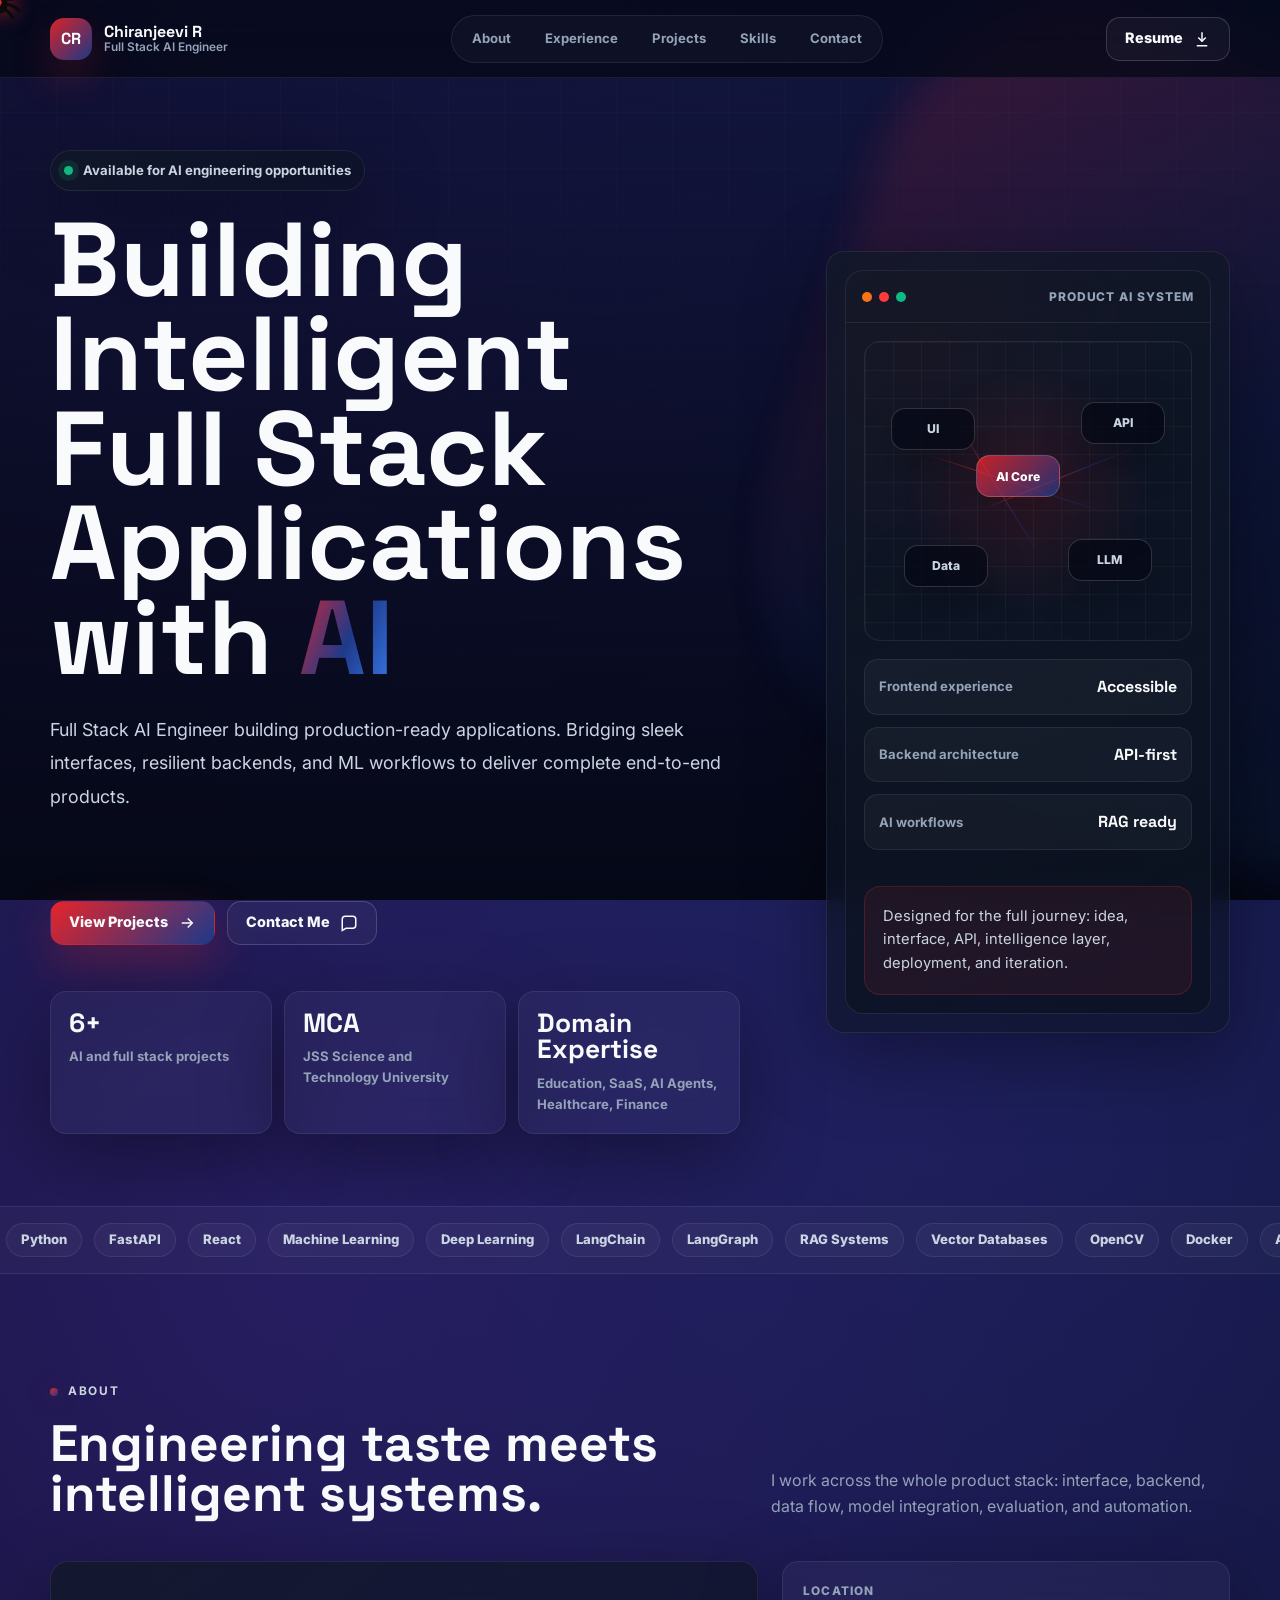
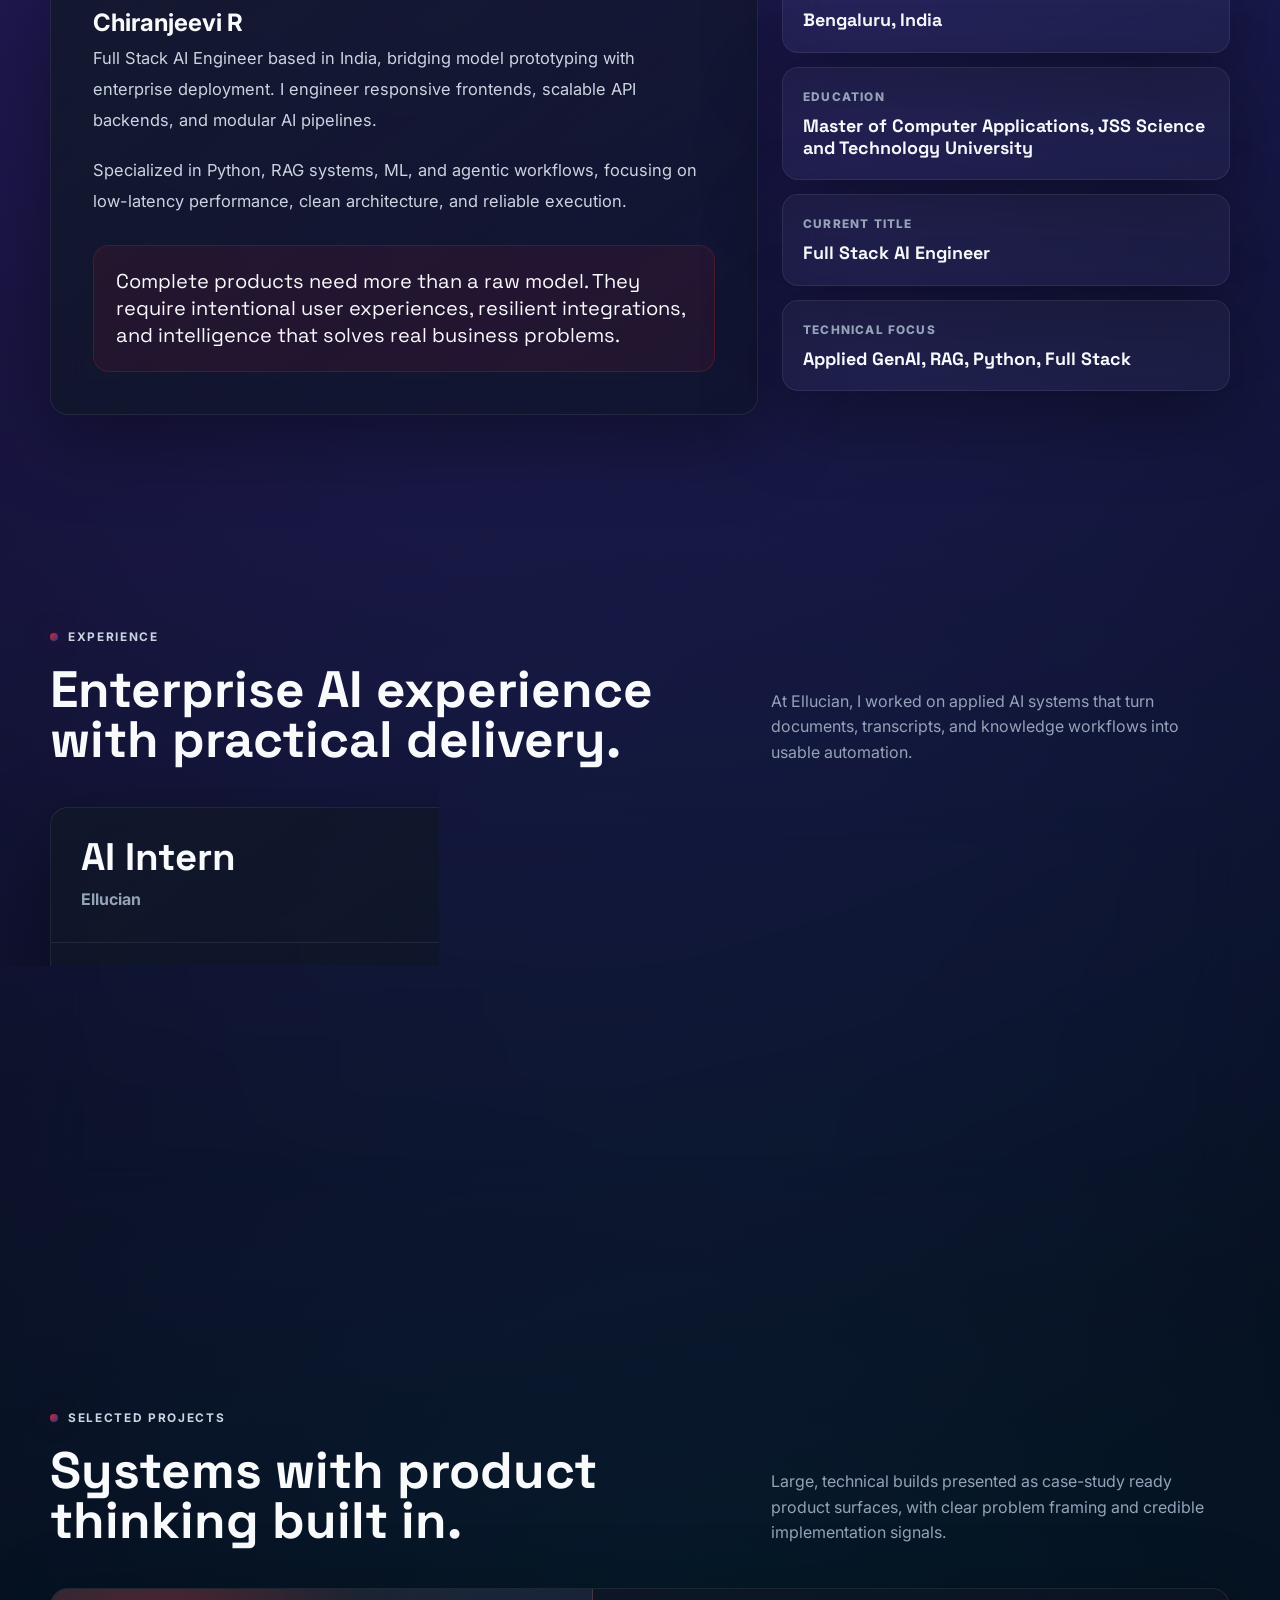
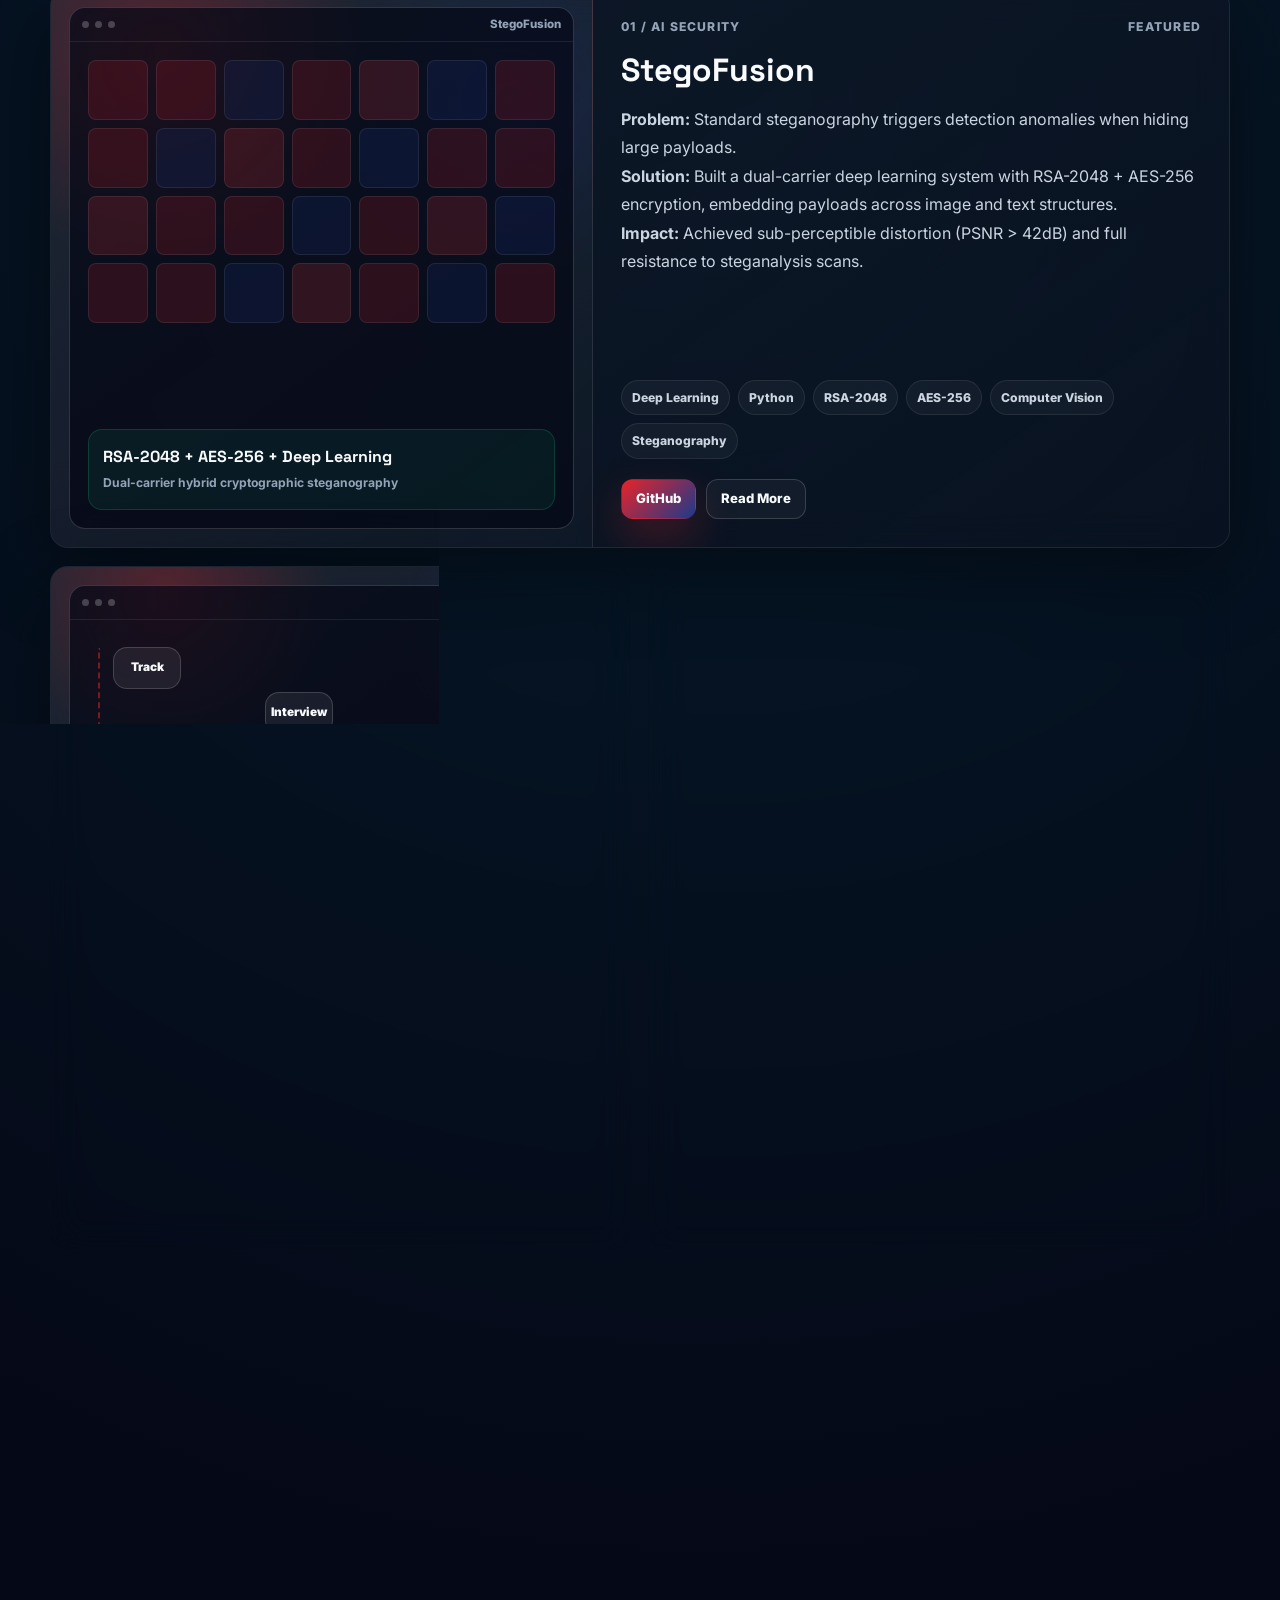
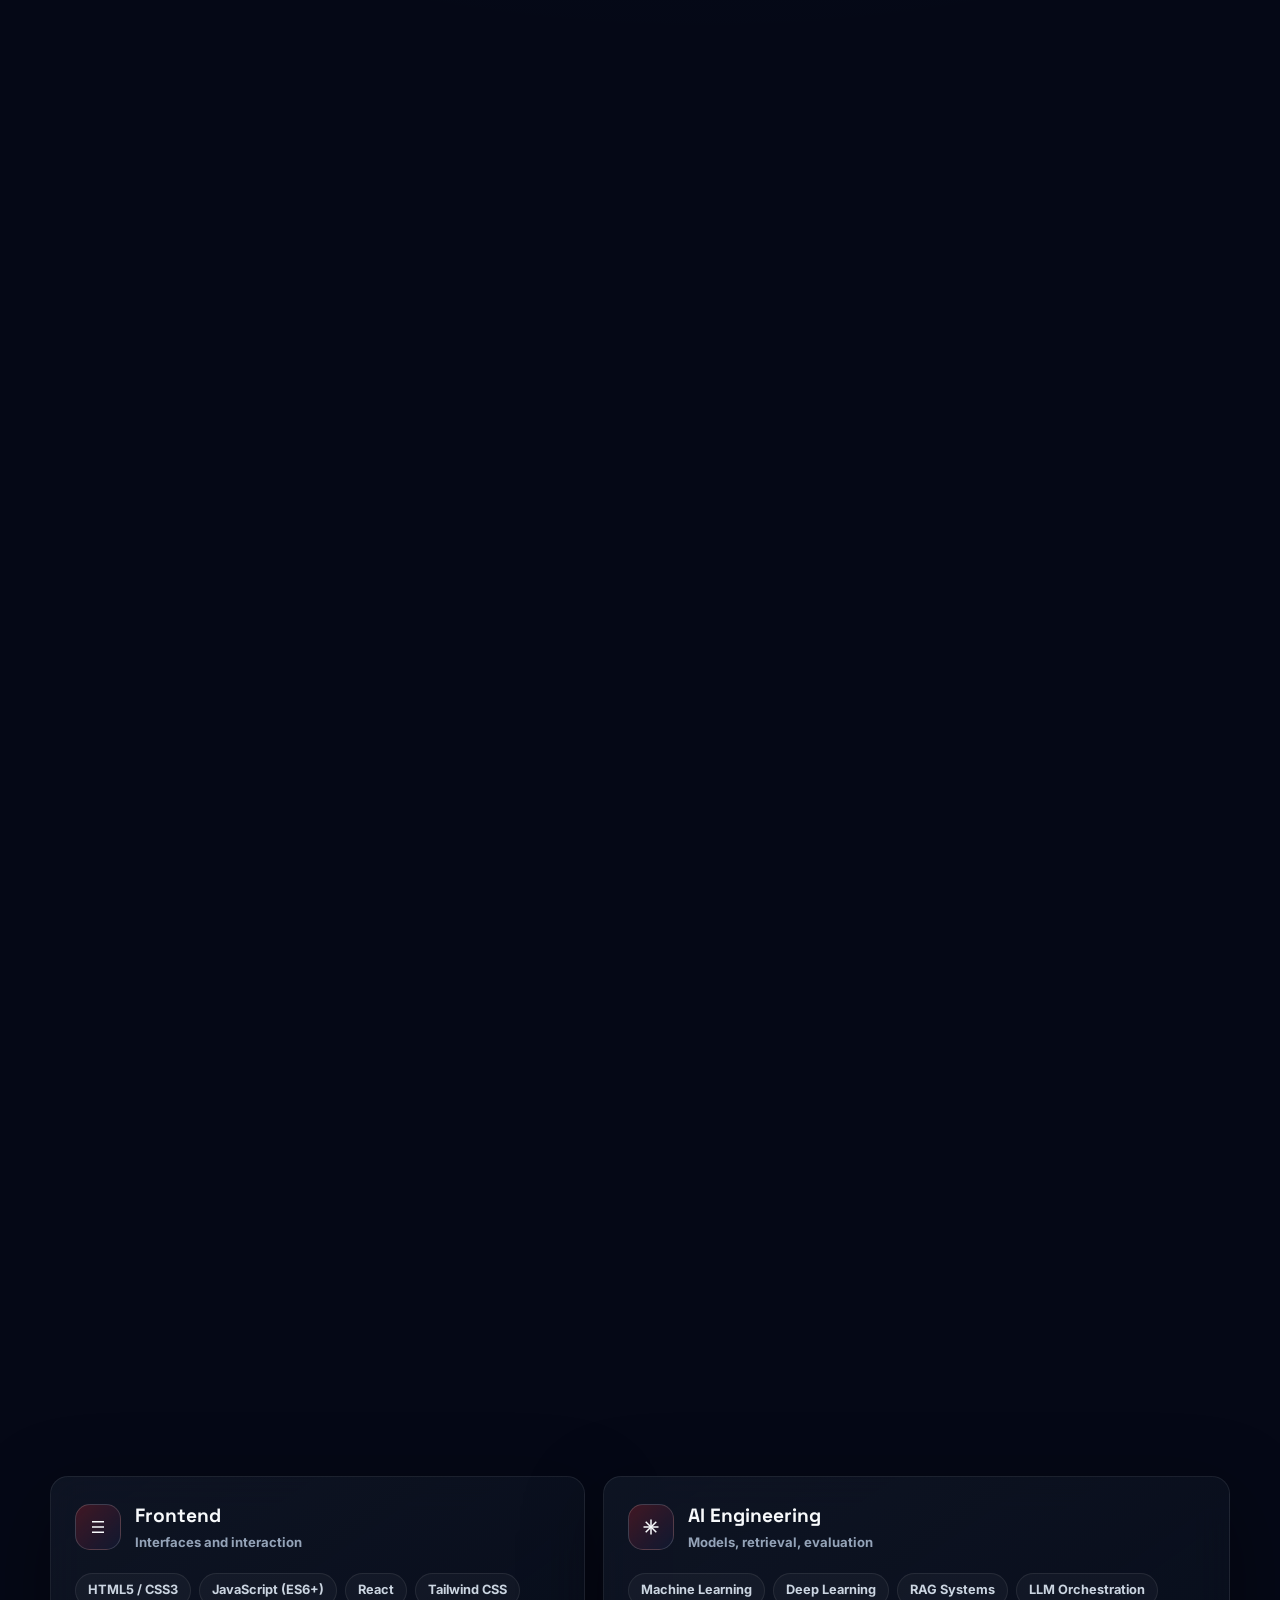
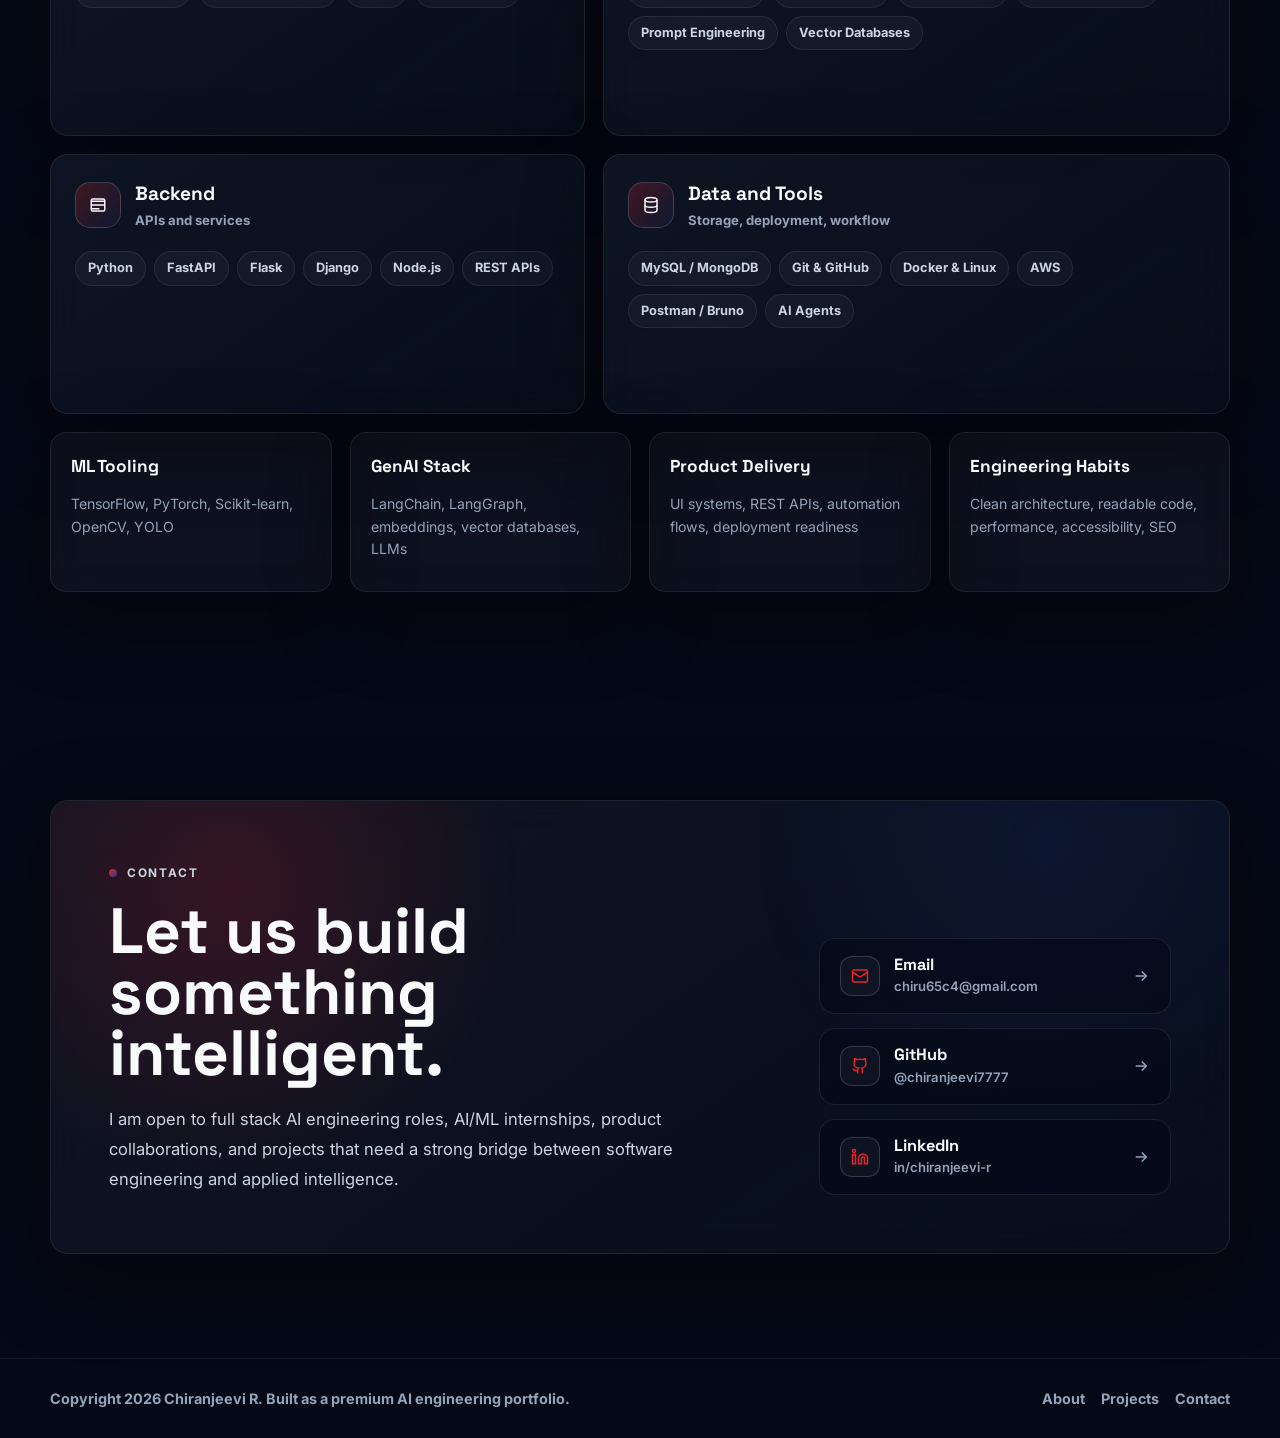
==== commit ee955c14: "Revert "Fix spider cursor visibility, remove coarse pointer restrictions, and enable pointerdown/tou" ====
--- a/portfolio.html
+++ b/portfolio.html
@@ -1777,19 +1777,30 @@
       position: fixed;
       top: 0;
       left: 0;
-      width: 34px;
-      height: 34px;
-      pointer-events: none;
+      width: 40px;
+      height: 40px;
+      pointer-events: auto;
+      cursor: pointer;
       z-index: 2147483001;
       transform: translate(-50%, -50%);
-      opacity: 0;
-      transition: opacity 0.25s ease;
-      filter: drop-shadow(0 2px 6px rgba(0,0,0,0.5));
+      opacity: 1;
+      transition: filter 0.2s ease, transform 0.2s ease;
+      filter: drop-shadow(0 2px 8px rgba(230,36,41,0.5));
       will-change: transform;
     }
 
-    #cursorSpider.active {
-      opacity: 1;
+    #cursorSpider:hover {
+      filter: drop-shadow(0 0 14px rgba(230,36,41,0.95)) scale(1.18);
+    }
+
+    #cursorSpider.caught {
+      animation: spiderSpin 0.4s cubic-bezier(0.175, 0.885, 0.32, 1.27);
+    }
+
+    @keyframes spiderSpin {
+      0% { transform: translate(-50%, -50%) scale(1) rotate(0deg); }
+      50% { transform: translate(-50%, -50%) scale(1.5) rotate(360deg); }
+      100% { transform: translate(-50%, -50%) scale(1) rotate(720deg); }
     }
 
     #cursorSpider .spider-body {
@@ -1803,33 +1814,32 @@
     #cursorSpider .spider-leg {
       fill: none;
       stroke: #0a0a0a;
-      stroke-width: 2.4;
+      stroke-width: 2.6;
       stroke-linecap: round;
       transform-origin: 17px 17px;
     }
 
-    #cursorSpider.walking .spider-leg--l1 { animation: legSwingA 0.32s ease-in-out infinite; }
-    #cursorSpider.walking .spider-leg--l2 { animation: legSwingB 0.32s ease-in-out infinite; }
-    #cursorSpider.walking .spider-leg--l3 { animation: legSwingA 0.32s ease-in-out infinite; }
-    #cursorSpider.walking .spider-leg--l4 { animation: legSwingB 0.32s ease-in-out infinite; }
-    #cursorSpider.walking .spider-leg--r1 { animation: legSwingB 0.32s ease-in-out infinite; }
-    #cursorSpider.walking .spider-leg--r2 { animation: legSwingA 0.32s ease-in-out infinite; }
-    #cursorSpider.walking .spider-leg--r3 { animation: legSwingB 0.32s ease-in-out infinite; }
-    #cursorSpider.walking .spider-leg--r4 { animation: legSwingA 0.32s ease-in-out infinite; }
+    #cursorSpider.walking .spider-leg--l1 { animation: legSwingA 0.28s ease-in-out infinite; }
+    #cursorSpider.walking .spider-leg--l2 { animation: legSwingB 0.28s ease-in-out infinite; }
+    #cursorSpider.walking .spider-leg--l3 { animation: legSwingA 0.28s ease-in-out infinite; }
+    #cursorSpider.walking .spider-leg--l4 { animation: legSwingB 0.28s ease-in-out infinite; }
+    #cursorSpider.walking .spider-leg--r1 { animation: legSwingB 0.28s ease-in-out infinite; }
+    #cursorSpider.walking .spider-leg--r2 { animation: legSwingA 0.28s ease-in-out infinite; }
+    #cursorSpider.walking .spider-leg--r3 { animation: legSwingB 0.28s ease-in-out infinite; }
+    #cursorSpider.walking .spider-leg--r4 { animation: legSwingA 0.28s ease-in-out infinite; }
 
     @keyframes legSwingA {
-      0%, 100% { transform: rotate(-6deg); }
-      50% { transform: rotate(6deg); }
+      0%, 100% { transform: rotate(-8deg); }
+      50% { transform: rotate(8deg); }
     }
 
     @keyframes legSwingB {
-      0%, 100% { transform: rotate(6deg); }
-      50% { transform: rotate(-6deg); }
+      0%, 100% { transform: rotate(8deg); }
+      50% { transform: rotate(-8deg); }
     }
 
     @media (hover: none), (pointer: coarse) {
-      #webCanvas,
-      #cursorSpider {
+      #webCanvas {
         display: none;
       }
     }
@@ -1846,7 +1856,8 @@
   <a class="skip-link" href="#main">Skip to content</a>
 
   <canvas id="webCanvas" aria-hidden="true"></canvas>
-  <svg id="cursorSpider" viewBox="0 0 34 34" aria-hidden="true" focusable="false">
+  <svg id="cursorSpider" viewBox="0 0 34 34" aria-label="Catch spider to visit GitHub profile" role="button" tabindex="0">
+    <title>🕷️ Catch me to visit my GitHub profile!</title>
     <g class="spider-legs">
       <path class="spider-leg spider-leg--l1" d="M15 15 C 9 12, 4 10, 1 6" />
       <path class="spider-leg spider-leg--l2" d="M14 17 C 7 16, 3 16, 0 15" />
@@ -2515,7 +2526,7 @@
       });
     }
 
-    /* ---------- Spider-web cursor trail + crawling spider ---------- */
+    /* ---------- Spider-web & Autonomous Crawling Spider ---------- */
     (function initSpiderCursor() {
       const isCoarsePointer = window.matchMedia("(hover: none), (pointer: coarse)").matches;
       if (prefersReducedMotion || isCoarsePointer) return;
@@ -2538,8 +2549,8 @@
       resizeCanvas();
       window.addEventListener("resize", resizeCanvas);
 
-      // Ambient background nodes, like faint stars the web can snap onto.
-      const NODE_COUNT = 46;
+      // Ambient background nodes, like faint starfield nodes
+      const NODE_COUNT = 40;
       let nodes = [];
       function seedNodes() {
         nodes = Array.from({ length: NODE_COUNT }, () => ({
@@ -2550,59 +2561,70 @@
         }));
       }
       seedNodes();
-      window.addEventListener("resize", () => seedNodes());
-
-      const pointer = { x: window.innerWidth / 2, y: window.innerHeight / 2, active: false };
-      const spiderPos = { x: pointer.x, y: pointer.y };
+      window.addEventListener("resize", seedNodes);
+
+      // Mouse position tracking
+      const mouse = { x: window.innerWidth / 2, y: window.innerHeight / 2, active: false };
+      window.addEventListener("pointermove", (e) => {
+        if (e.pointerType === "touch") return;
+        mouse.x = e.clientX;
+        mouse.y = e.clientY;
+        mouse.active = true;
+      }, { passive: true });
+
+      // Spider position & autonomous waypoints
+      const spiderPos = { x: Math.random() * (window.innerWidth - 100) + 50, y: Math.random() * (window.innerHeight - 100) + 50 };
+      let targetX = spiderPos.x;
+      let targetY = spiderPos.y;
+      let pauseUntil = 0;
+
+      function pickNewTarget() {
+        targetX = Math.random() * (window.innerWidth - 140) + 70;
+        targetY = Math.random() * (window.innerHeight - 140) + 70;
+      }
+      pickNewTarget();
+
       const trail = [];
-      const MAX_TRAIL = 18;
-      let lastMoveTime = Date.now();
-      let idleTimer = null;
+      const MAX_TRAIL = 20;
       let lastScrollY = window.scrollY;
       let scrollVelocity = 0;
-
-      window.addEventListener("pointermove", (event) => {
-        if (event.pointerType === "touch") return;
-        pointer.x = event.clientX;
-        pointer.y = event.clientY;
-        pointer.active = true;
-        lastMoveTime = Date.now();
-
-        trail.push({ x: pointer.x, y: pointer.y, life: 1, vx: (Math.random() - 0.5) * 1.2, vy: (Math.random() - 0.5) * 1.2 });
-        if (trail.length > MAX_TRAIL) trail.shift();
-
-        spider.classList.add("active", "walking");
-        clearTimeout(idleTimer);
-        idleTimer = setTimeout(() => {
-          spider.classList.remove("walking");
-        }, 220);
-      }, { passive: true });
 
       window.addEventListener("scroll", () => {
         const currentY = window.scrollY;
         scrollVelocity = (currentY - lastScrollY) * 0.45;
         lastScrollY = currentY;
 
-        if (pointer.active) {
-          spider.classList.add("active", "walking");
-          clearTimeout(idleTimer);
-          idleTimer = setTimeout(() => {
-            spider.classList.remove("walking");
-          }, 300);
-
-          for (const point of trail) {
-            point.y -= scrollVelocity * 0.3;
-          }
+        for (const point of trail) {
+          point.y -= scrollVelocity * 0.35;
         }
       }, { passive: true });
 
-      window.addEventListener("pointerleave", () => {
-        pointer.active = false;
-        spider.classList.remove("active", "walking");
-      });
-      document.addEventListener("mouseleave", () => {
-        pointer.active = false;
-        spider.classList.remove("active", "walking");
+      // Click / Catch Spider to open GitHub!
+      spider.addEventListener("click", (e) => {
+        e.stopPropagation();
+        e.preventDefault();
+
+        // Trigger spin catch animation & toast
+        spider.classList.add("caught");
+        showToast("🕷️ You caught the spider! Opening GitHub profile...");
+
+        // Create silk explosion particles on catch!
+        for (let i = 0; i < 14; i++) {
+          const angle = (i / 14) * Math.PI * 2;
+          const speed = Math.random() * 4 + 2;
+          trail.push({
+            x: spiderPos.x,
+            y: spiderPos.y,
+            life: 1.4,
+            vx: Math.cos(angle) * speed,
+            vy: Math.sin(angle) * speed
+          });
+        }
+
+        setTimeout(() => {
+          window.open("https://github.com/chiranjeevi7777", "_blank", "noopener,noreferrer");
+          spider.classList.remove("caught");
+        }, 380);
       });
 
       let heading = 0;
@@ -2610,12 +2632,10 @@
       function draw() {
         requestAnimationFrame(draw);
         ctx.clearRect(0, 0, window.innerWidth, window.innerHeight);
-        if (!pointer.active) return;
-
-        // Dampen scroll velocity smoothly over frames
+
         scrollVelocity *= 0.92;
 
-        // Faint ambient starfield, brightening near the cursor & drifting with scroll.
+        // Faint ambient starfield & spider web connections
         for (const node of nodes) {
           node.drift += 0.002;
           node.y -= scrollVelocity * 0.12;
@@ -2624,10 +2644,10 @@
           if (node.y > window.innerHeight) node.y -= window.innerHeight;
 
           const twinkle = 0.35 + Math.sin(node.drift) * 0.15;
-          const dx = node.x - pointer.x;
-          const dy = node.y - pointer.y;
+          const dx = node.x - spiderPos.x;
+          const dy = node.y - spiderPos.y;
           const dist = Math.hypot(dx, dy);
-          const near = Math.max(0, 1 - dist / 280);
+          const near = Math.max(0, 1 - dist / 260);
 
           ctx.beginPath();
           ctx.fillStyle = near > 0.05
@@ -2638,19 +2658,19 @@
 
           if (near > 0.02) {
             ctx.beginPath();
-            ctx.strokeStyle = `rgba(230,36,41,${(near * 0.6).toFixed(3)})`;
+            ctx.strokeStyle = `rgba(230,36,41,${(near * 0.55).toFixed(3)})`;
             ctx.lineWidth = 1 + near * 0.5;
-            ctx.moveTo(pointer.x, pointer.y);
+            ctx.moveTo(spiderPos.x, spiderPos.y);
             ctx.lineTo(node.x, node.y);
             ctx.stroke();
           }
         }
 
-        // Web strands radiating from the spider like it just spun them.
+        // Web strands radiating from the crawling spider
         const webSpokes = 6;
         for (let i = 0; i < webSpokes; i++) {
           const angle = heading + (i - (webSpokes - 1) / 2) * 0.32;
-          const len = 48 + Math.sin(Date.now() / 250 + i) * 8 + Math.abs(scrollVelocity) * 1.5;
+          const len = 46 + Math.sin(Date.now() / 250 + i) * 8 + Math.abs(scrollVelocity) * 1.5;
           const ex = spiderPos.x + Math.cos(angle) * len;
           const ey = spiderPos.y + Math.sin(angle) * len;
           ctx.beginPath();
@@ -2661,16 +2681,16 @@
           ctx.stroke();
         }
 
-        // Fading trail behind the spider as it crawls and scrolls.
+        // Fading silk trail behind spider as it walks
         for (let i = 0; i < trail.length; i++) {
           const point = trail[i];
-          point.life -= 0.04;
+          point.life -= 0.035;
           point.x += point.vx;
           point.y += point.vy;
           if (point.life <= 0) continue;
           ctx.beginPath();
           ctx.fillStyle = `rgba(230,36,41,${(point.life * 0.55).toFixed(3)})`;
-          ctx.arc(point.x, point.y, 1.8 * point.life, 0, Math.PI * 2);
+          ctx.arc(point.x, point.y, 2 * point.life, 0, Math.PI * 2);
           ctx.fill();
         }
         while (trail.length && trail[0].life <= 0) trail.shift();
@@ -2679,24 +2699,60 @@
 
       function animateSpider() {
         requestAnimationFrame(animateSpider);
-        const dx = pointer.x - spiderPos.x;
-        const dy = pointer.y - spiderPos.y;
+        const now = Date.now();
+
+        // Check distance to mouse cursor
+        const dxMouse = mouse.x - spiderPos.x;
+        const dyMouse = mouse.y - spiderPos.y;
+        const distMouse = Math.hypot(dxMouse, dyMouse);
+
+        let destX = targetX;
+        let destY = targetY;
+
+        // If cursor gets very close, spider gets startled and scurries to escape!
+        if (mouse.active && distMouse < 110) {
+          destX = spiderPos.x - dxMouse * 1.5;
+          destY = spiderPos.y - dyMouse * 1.5;
+          destX = Math.max(50, Math.min(window.innerWidth - 50, destX));
+          destY = Math.max(50, Math.min(window.innerHeight - 50, destY));
+          pauseUntil = 0;
+        }
+
+        if (now < pauseUntil) {
+          spider.classList.remove("walking");
+          return;
+        }
+
+        const dx = destX - spiderPos.x;
+        const dy = destY - spiderPos.y;
         const dist = Math.hypot(dx, dy);
 
-        if (dist > 0.5) {
+        if (dist < 18) {
+          pauseUntil = now + Math.random() * 1200 + 400;
+          pickNewTarget();
+          spider.classList.remove("walking");
+        } else {
+          spider.classList.add("walking");
           heading = Math.atan2(dy, dx);
+
+          const stepSpeed = Math.min(dist * 0.05 + 1.4 + Math.abs(scrollVelocity) * 0.2, 5.0);
+          spiderPos.x += Math.cos(heading) * stepSpeed;
+          spiderPos.y += Math.sin(heading) * stepSpeed;
+
+          if (Math.random() < 0.6) {
+            trail.push({
+              x: spiderPos.x,
+              y: spiderPos.y,
+              life: 1,
+              vx: (Math.random() - 0.5) * 0.8,
+              vy: (Math.random() - 0.5) * 0.8
+            });
+            if (trail.length > MAX_TRAIL) trail.shift();
+          }
         }
-
-        const ease = Math.min(0.24, 0.09 + dist / 850);
-        spiderPos.x += dx * ease;
-        spiderPos.y += dy * ease;
 
         spider.style.transform =
           `translate(${spiderPos.x}px, ${spiderPos.y}px) translate(-50%, -50%) rotate(${(heading * 180) / Math.PI + 90}deg)`;
-
-        if (pointer.active && Date.now() - lastMoveTime > 900 && Math.abs(scrollVelocity) < 0.1) {
-          spider.classList.remove("walking");
-        }
       }
       requestAnimationFrame(animateSpider);
     })();
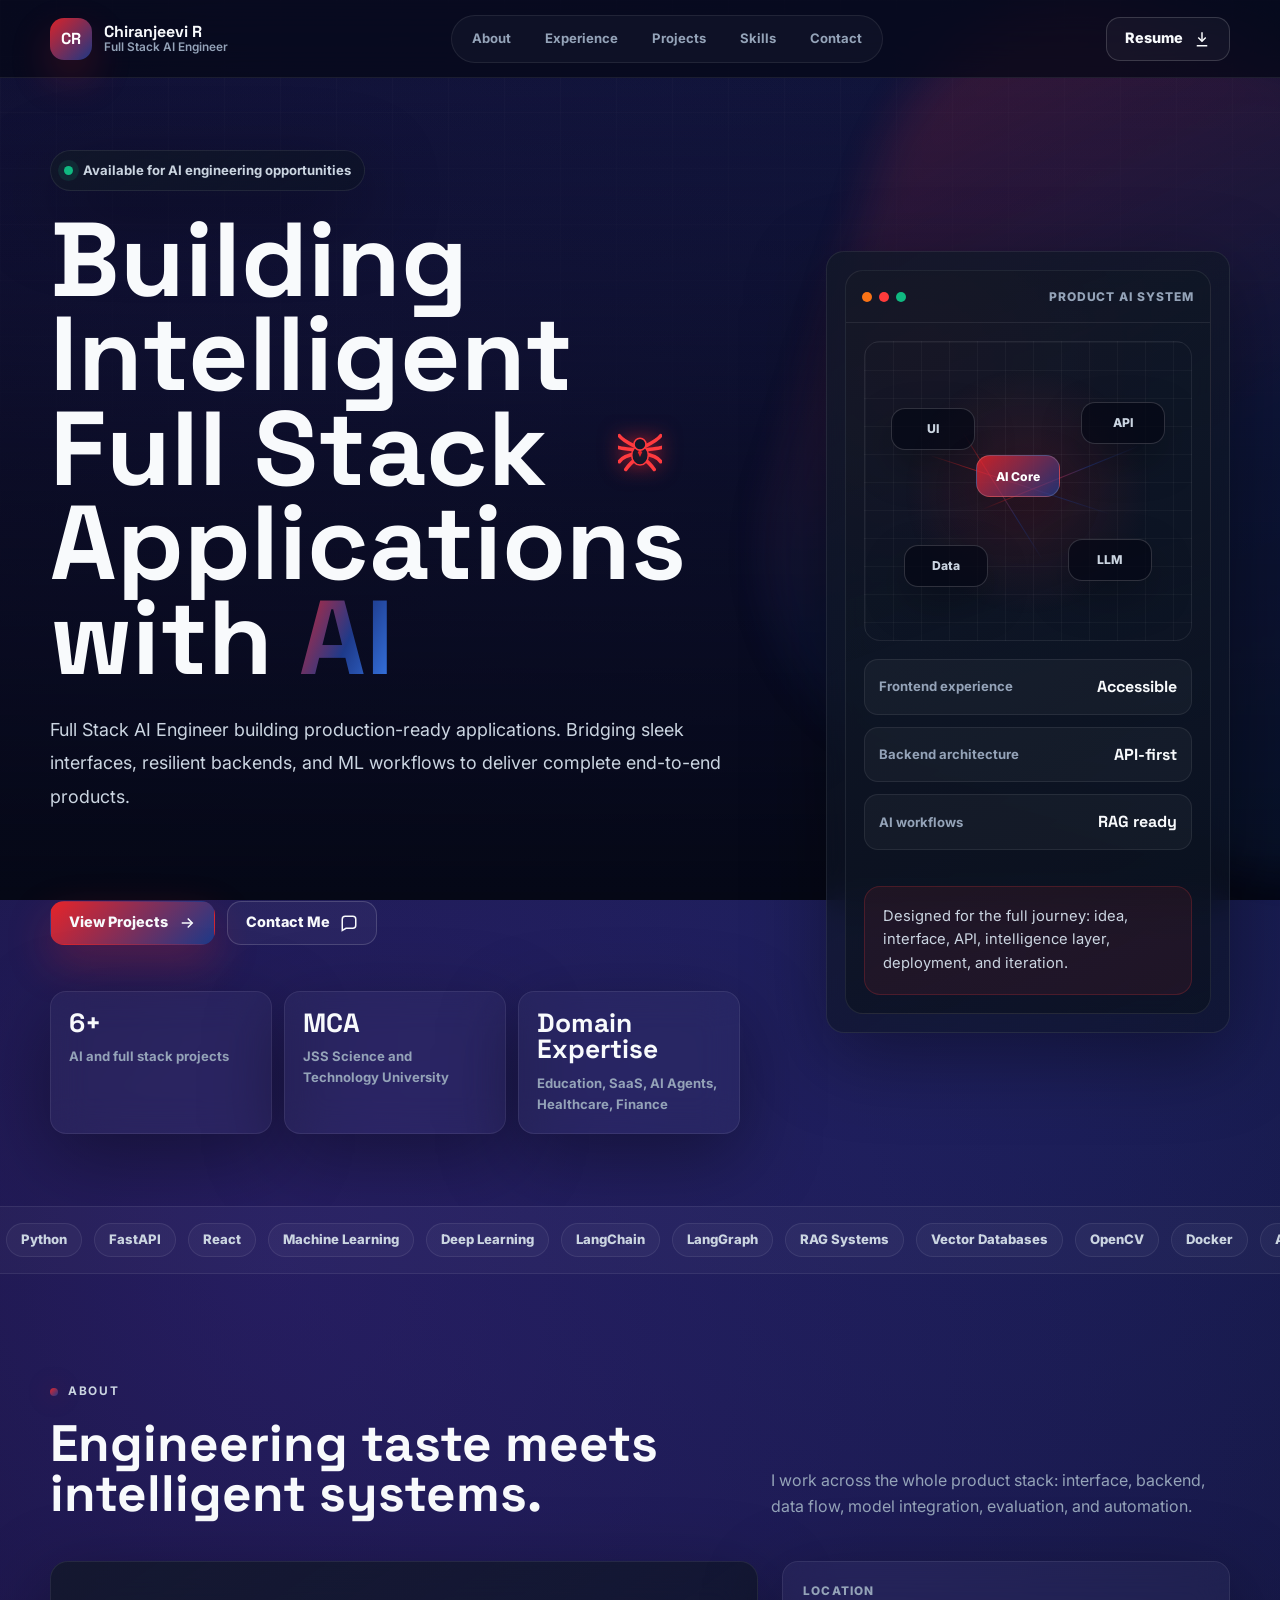
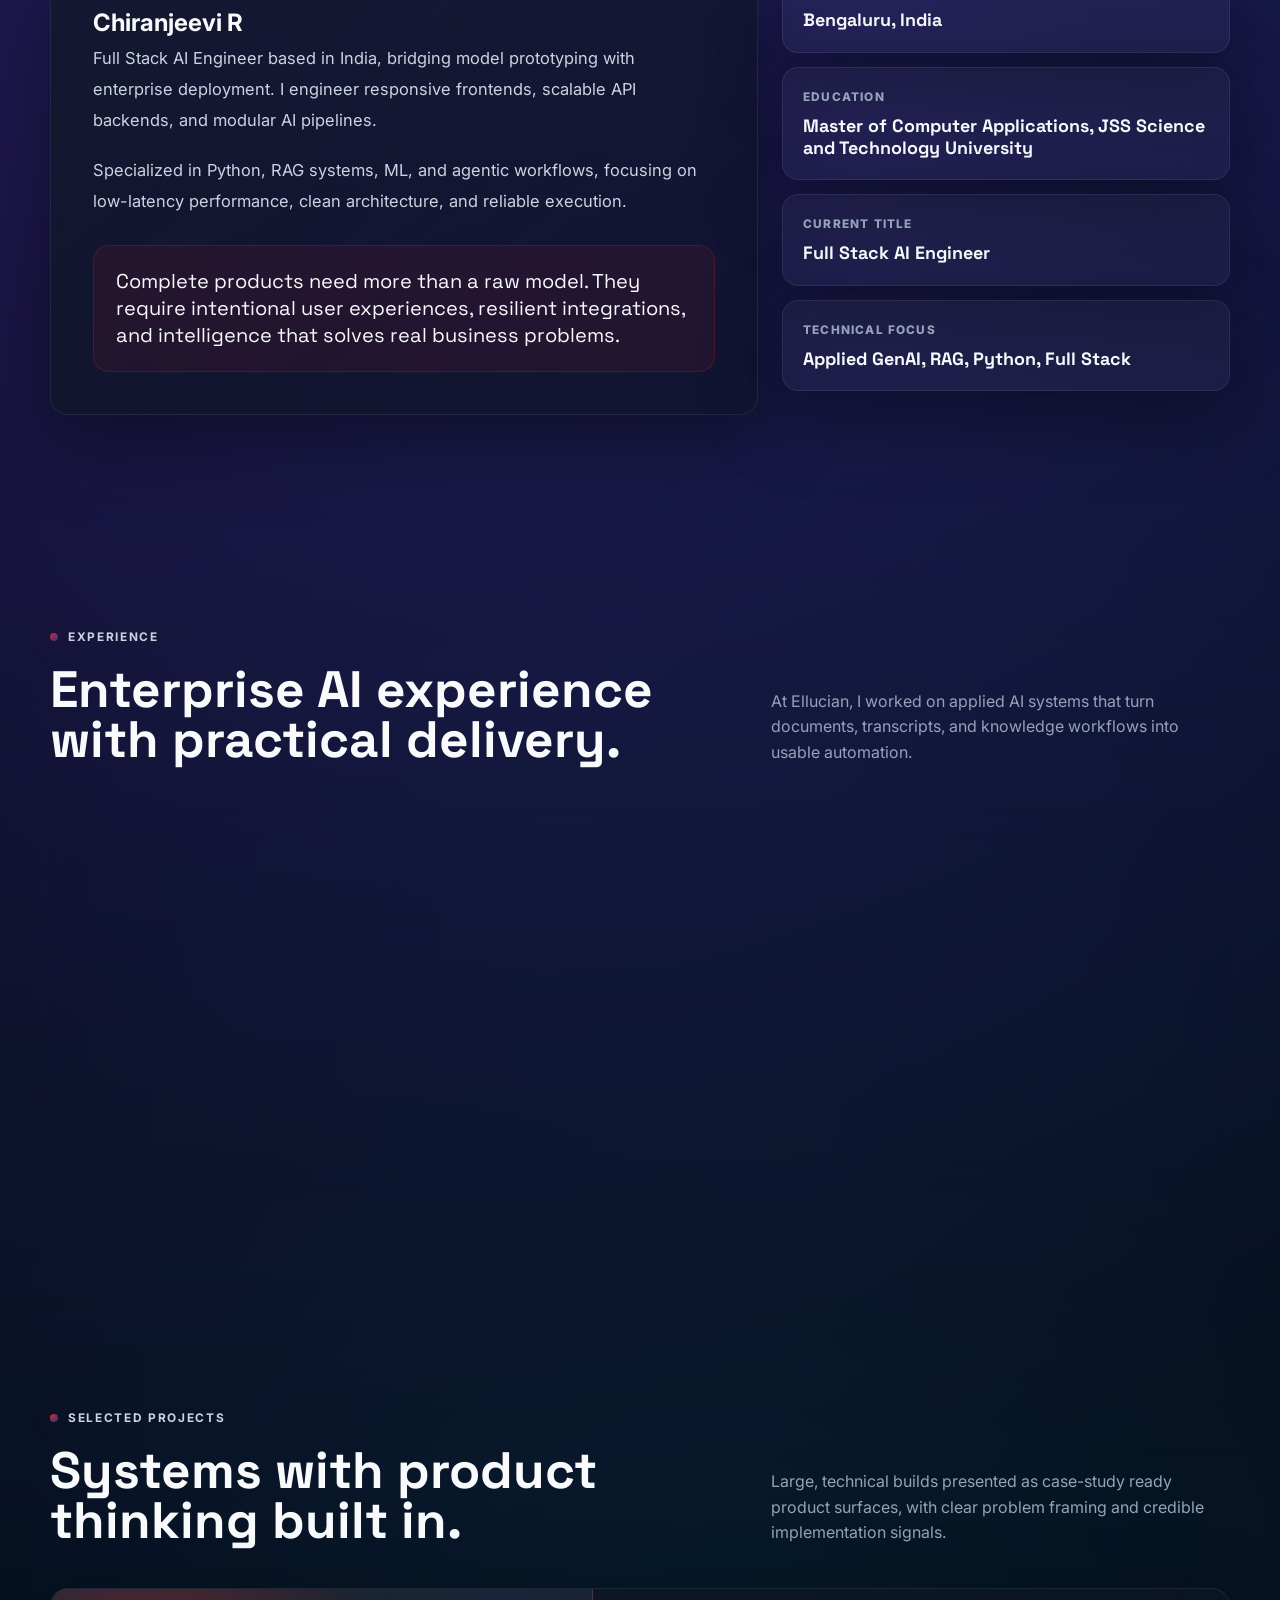
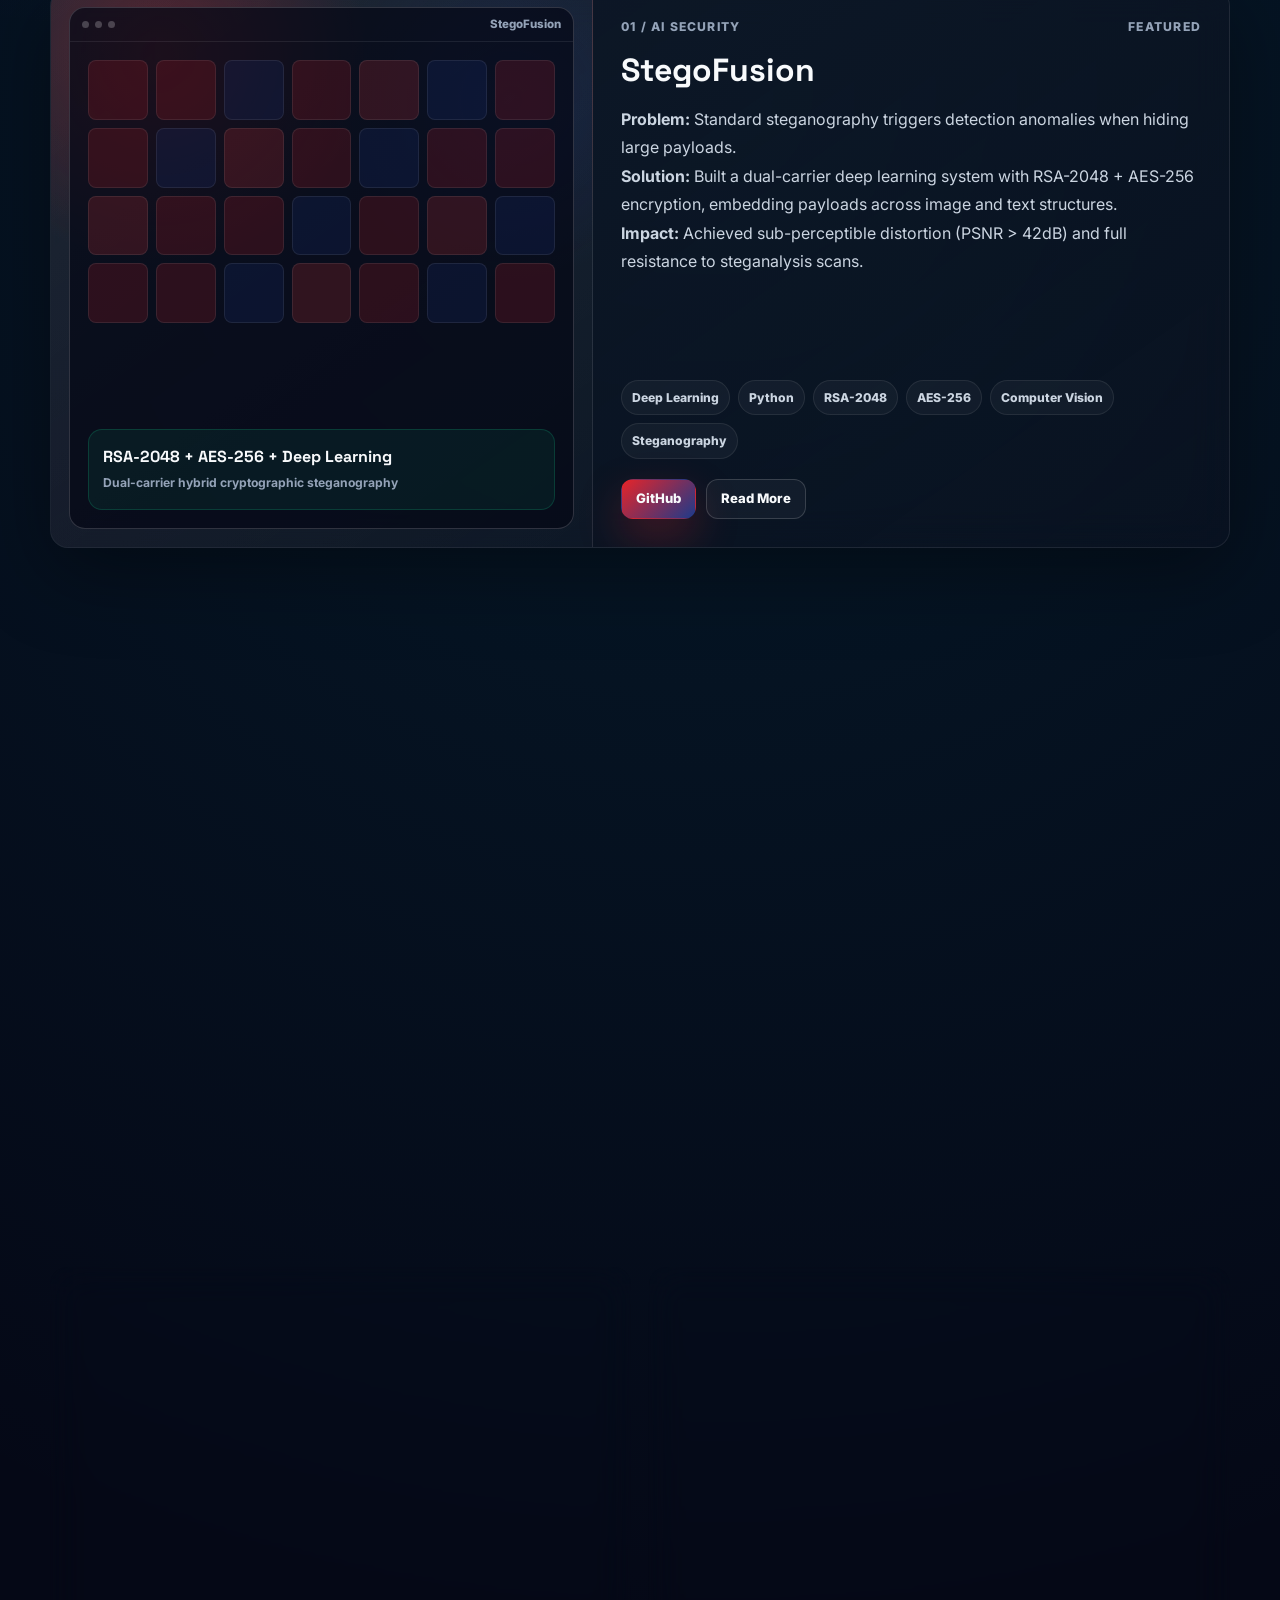
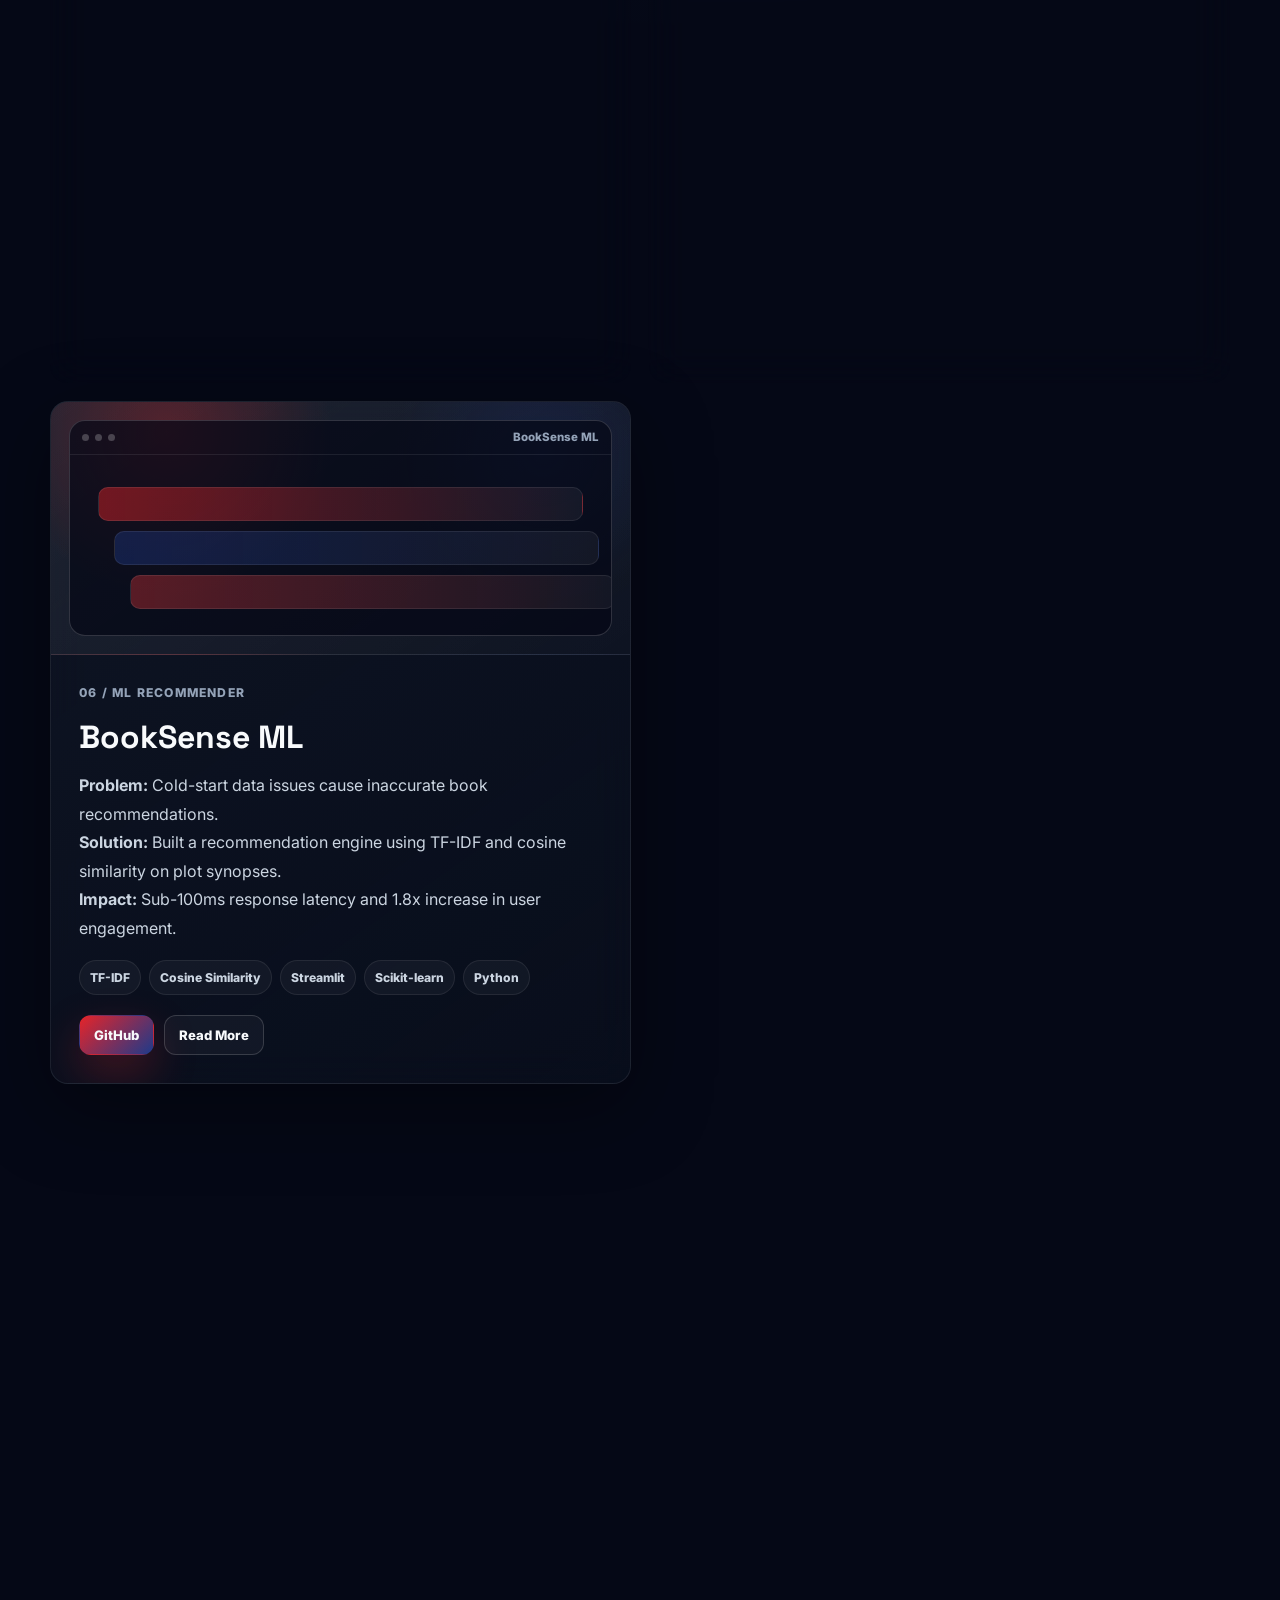
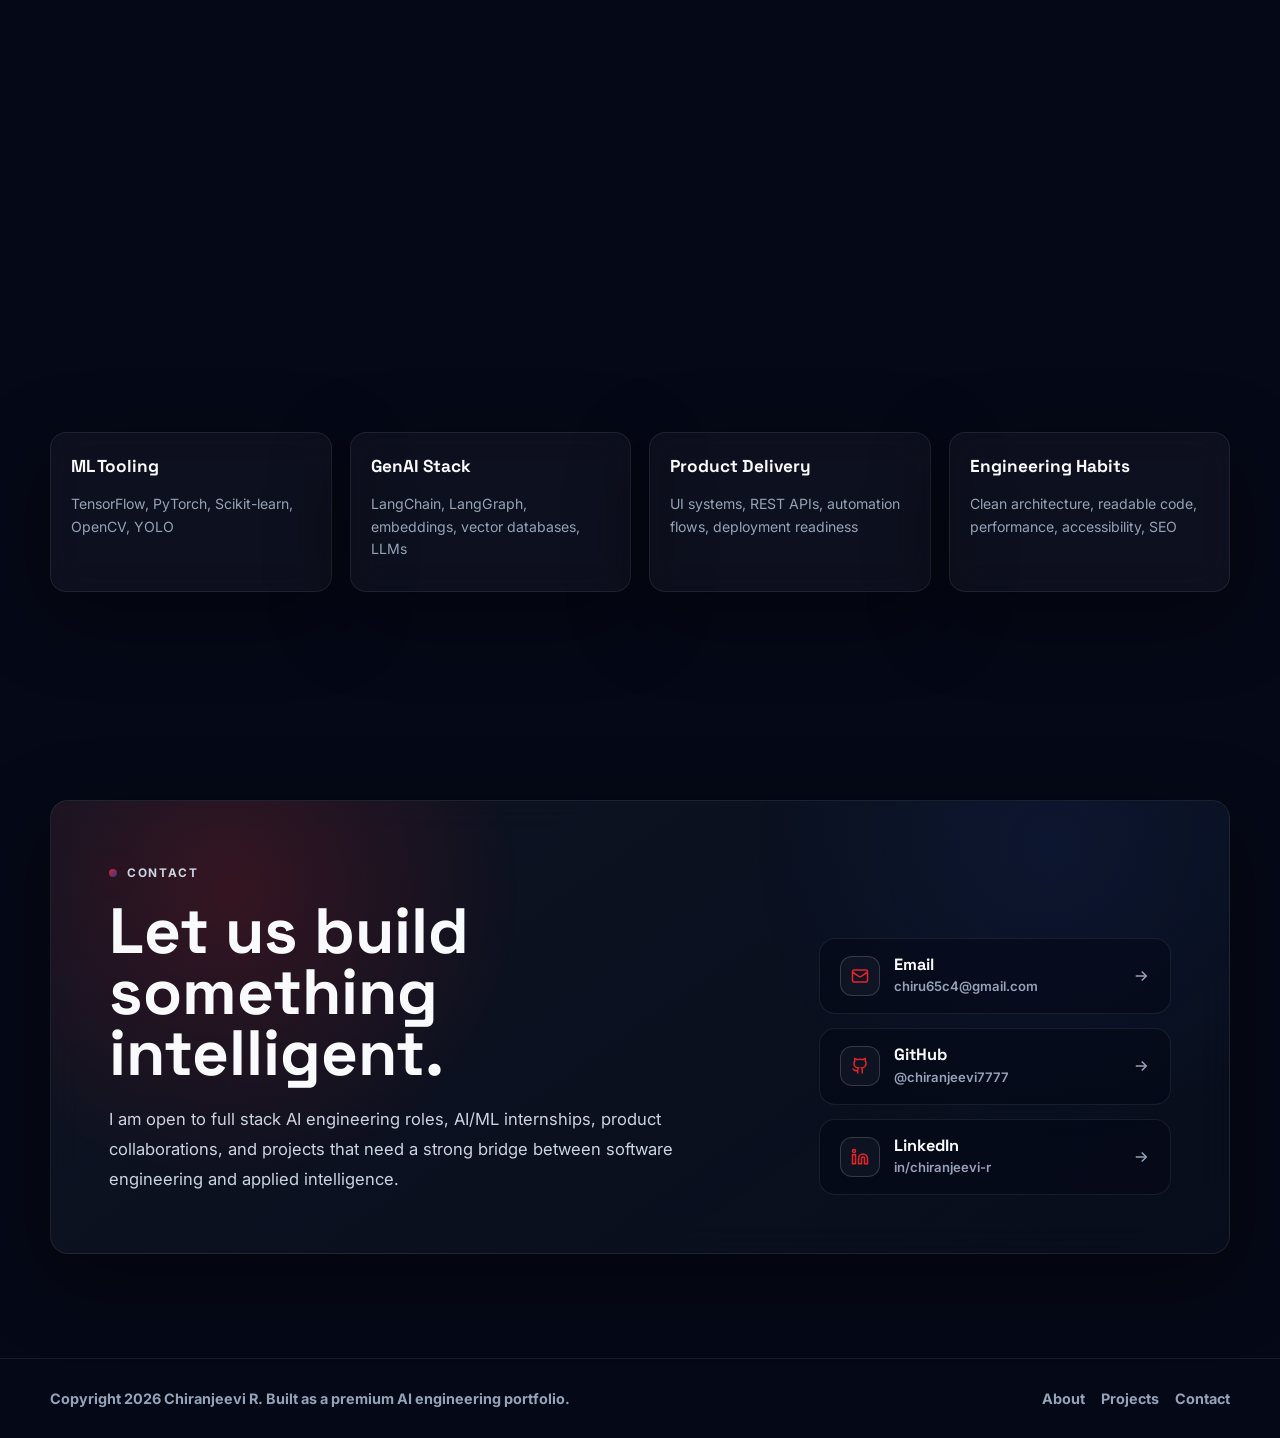
==== commit 98ddee3c: "Revert "Update Google Drive resume link, footer text, and cursor canvas particle interactions" This " ====
--- a/portfolio.html
+++ b/portfolio.html
@@ -1775,22 +1775,22 @@
 
     #cursorSpider {
       position: fixed;
-      top: 0;
-      left: 0;
-      width: 40px;
-      height: 40px;
+      top: 50%;
+      left: 50%;
+      width: 44px;
+      height: 44px;
       pointer-events: auto;
       cursor: pointer;
       z-index: 2147483001;
       transform: translate(-50%, -50%);
       opacity: 1;
       transition: filter 0.2s ease, transform 0.2s ease;
-      filter: drop-shadow(0 2px 8px rgba(230,36,41,0.5));
+      filter: drop-shadow(0 0 10px rgba(230,36,41,0.7));
       will-change: transform;
     }
 
     #cursorSpider:hover {
-      filter: drop-shadow(0 0 14px rgba(230,36,41,0.95)) scale(1.18);
+      filter: drop-shadow(0 0 18px rgba(255,59,63,1)) scale(1.22);
     }
 
     #cursorSpider.caught {
@@ -1799,57 +1799,48 @@
 
     @keyframes spiderSpin {
       0% { transform: translate(-50%, -50%) scale(1) rotate(0deg); }
-      50% { transform: translate(-50%, -50%) scale(1.5) rotate(360deg); }
+      50% { transform: translate(-50%, -50%) scale(1.6) rotate(360deg); }
       100% { transform: translate(-50%, -50%) scale(1) rotate(720deg); }
     }
 
     #cursorSpider .spider-body {
-      fill: #0a0a0a;
+      fill: #0f172a;
+      stroke: #ff3b3f;
+      stroke-width: 1.2;
     }
 
     #cursorSpider .spider-mark {
-      fill: var(--primary);
+      fill: #e62429;
+      filter: drop-shadow(0 0 4px #e62429);
     }
 
     #cursorSpider .spider-leg {
       fill: none;
-      stroke: #0a0a0a;
-      stroke-width: 2.6;
+      stroke: #ff3b3f;
+      stroke-width: 2.8;
       stroke-linecap: round;
       transform-origin: 17px 17px;
     }
 
-    #cursorSpider.walking .spider-leg--l1 { animation: legSwingA 0.28s ease-in-out infinite; }
-    #cursorSpider.walking .spider-leg--l2 { animation: legSwingB 0.28s ease-in-out infinite; }
-    #cursorSpider.walking .spider-leg--l3 { animation: legSwingA 0.28s ease-in-out infinite; }
-    #cursorSpider.walking .spider-leg--l4 { animation: legSwingB 0.28s ease-in-out infinite; }
-    #cursorSpider.walking .spider-leg--r1 { animation: legSwingB 0.28s ease-in-out infinite; }
-    #cursorSpider.walking .spider-leg--r2 { animation: legSwingA 0.28s ease-in-out infinite; }
-    #cursorSpider.walking .spider-leg--r3 { animation: legSwingB 0.28s ease-in-out infinite; }
-    #cursorSpider.walking .spider-leg--r4 { animation: legSwingA 0.28s ease-in-out infinite; }
+    #cursorSpider.walking .spider-leg--l1 { animation: legSwingA 0.24s ease-in-out infinite; }
+    #cursorSpider.walking .spider-leg--l2 { animation: legSwingB 0.24s ease-in-out infinite; }
+    #cursorSpider.walking .spider-leg--l3 { animation: legSwingA 0.24s ease-in-out infinite; }
+    #cursorSpider.walking .spider-leg--l4 { animation: legSwingB 0.24s ease-in-out infinite; }
+    #cursorSpider.walking .spider-leg--r1 { animation: legSwingB 0.24s ease-in-out infinite; }
+    #cursorSpider.walking .spider-leg--r2 { animation: legSwingA 0.24s ease-in-out infinite; }
+    #cursorSpider.walking .spider-leg--r3 { animation: legSwingB 0.24s ease-in-out infinite; }
+    #cursorSpider.walking .spider-leg--r4 { animation: legSwingA 0.24s ease-in-out infinite; }
 
     @keyframes legSwingA {
-      0%, 100% { transform: rotate(-8deg); }
-      50% { transform: rotate(8deg); }
+      0%, 100% { transform: rotate(-10deg); }
+      50% { transform: rotate(10deg); }
     }
 
     @keyframes legSwingB {
-      0%, 100% { transform: rotate(8deg); }
-      50% { transform: rotate(-8deg); }
-    }
-
-    @media (hover: none), (pointer: coarse) {
-      #webCanvas {
-        display: none;
-      }
-    }
-
-    @media (prefers-reduced-motion: reduce) {
-      #webCanvas,
-      #cursorSpider {
-        display: none;
-      }
-    }
+      0%, 100% { transform: rotate(10deg); }
+      50% { transform: rotate(-10deg); }
+    }
+
   </style>
 </head>
 <body>
@@ -2528,12 +2519,9 @@
 
     /* ---------- Spider-web & Autonomous Crawling Spider ---------- */
     (function initSpiderCursor() {
-      const isCoarsePointer = window.matchMedia("(hover: none), (pointer: coarse)").matches;
-      if (prefersReducedMotion || isCoarsePointer) return;
-
       const canvas = document.getElementById("webCanvas");
       const spider = document.getElementById("cursorSpider");
-      if (!canvas || !spider) return;
+      if (!spider) return;
 
       const ctx = canvas.getContext("2d");
       let dpr = Math.min(window.devicePixelRatio || 1, 2);
@@ -2600,22 +2588,26 @@
       }, { passive: true });
 
       // Click / Catch Spider to open GitHub!
-      spider.addEventListener("click", (e) => {
-        e.stopPropagation();
-        e.preventDefault();
+      function handleSpiderCatch(e) {
+        if (e) {
+          e.stopPropagation();
+          e.preventDefault();
+        }
+
+        if (spider.classList.contains("caught")) return;
 
         // Trigger spin catch animation & toast
         spider.classList.add("caught");
         showToast("🕷️ You caught the spider! Opening GitHub profile...");
 
         // Create silk explosion particles on catch!
-        for (let i = 0; i < 14; i++) {
-          const angle = (i / 14) * Math.PI * 2;
-          const speed = Math.random() * 4 + 2;
+        for (let i = 0; i < 16; i++) {
+          const angle = (i / 16) * Math.PI * 2;
+          const speed = Math.random() * 5 + 2.5;
           trail.push({
             x: spiderPos.x,
             y: spiderPos.y,
-            life: 1.4,
+            life: 1.5,
             vx: Math.cos(angle) * speed,
             vy: Math.sin(angle) * speed
           });
@@ -2625,7 +2617,11 @@
           window.open("https://github.com/chiranjeevi7777", "_blank", "noopener,noreferrer");
           spider.classList.remove("caught");
         }, 380);
-      });
+      }
+
+      spider.addEventListener("click", handleSpiderCatch);
+      spider.addEventListener("pointerdown", handleSpiderCatch);
+      spider.addEventListener("touchstart", handleSpiderCatch, { passive: false });
 
       let heading = 0;
 
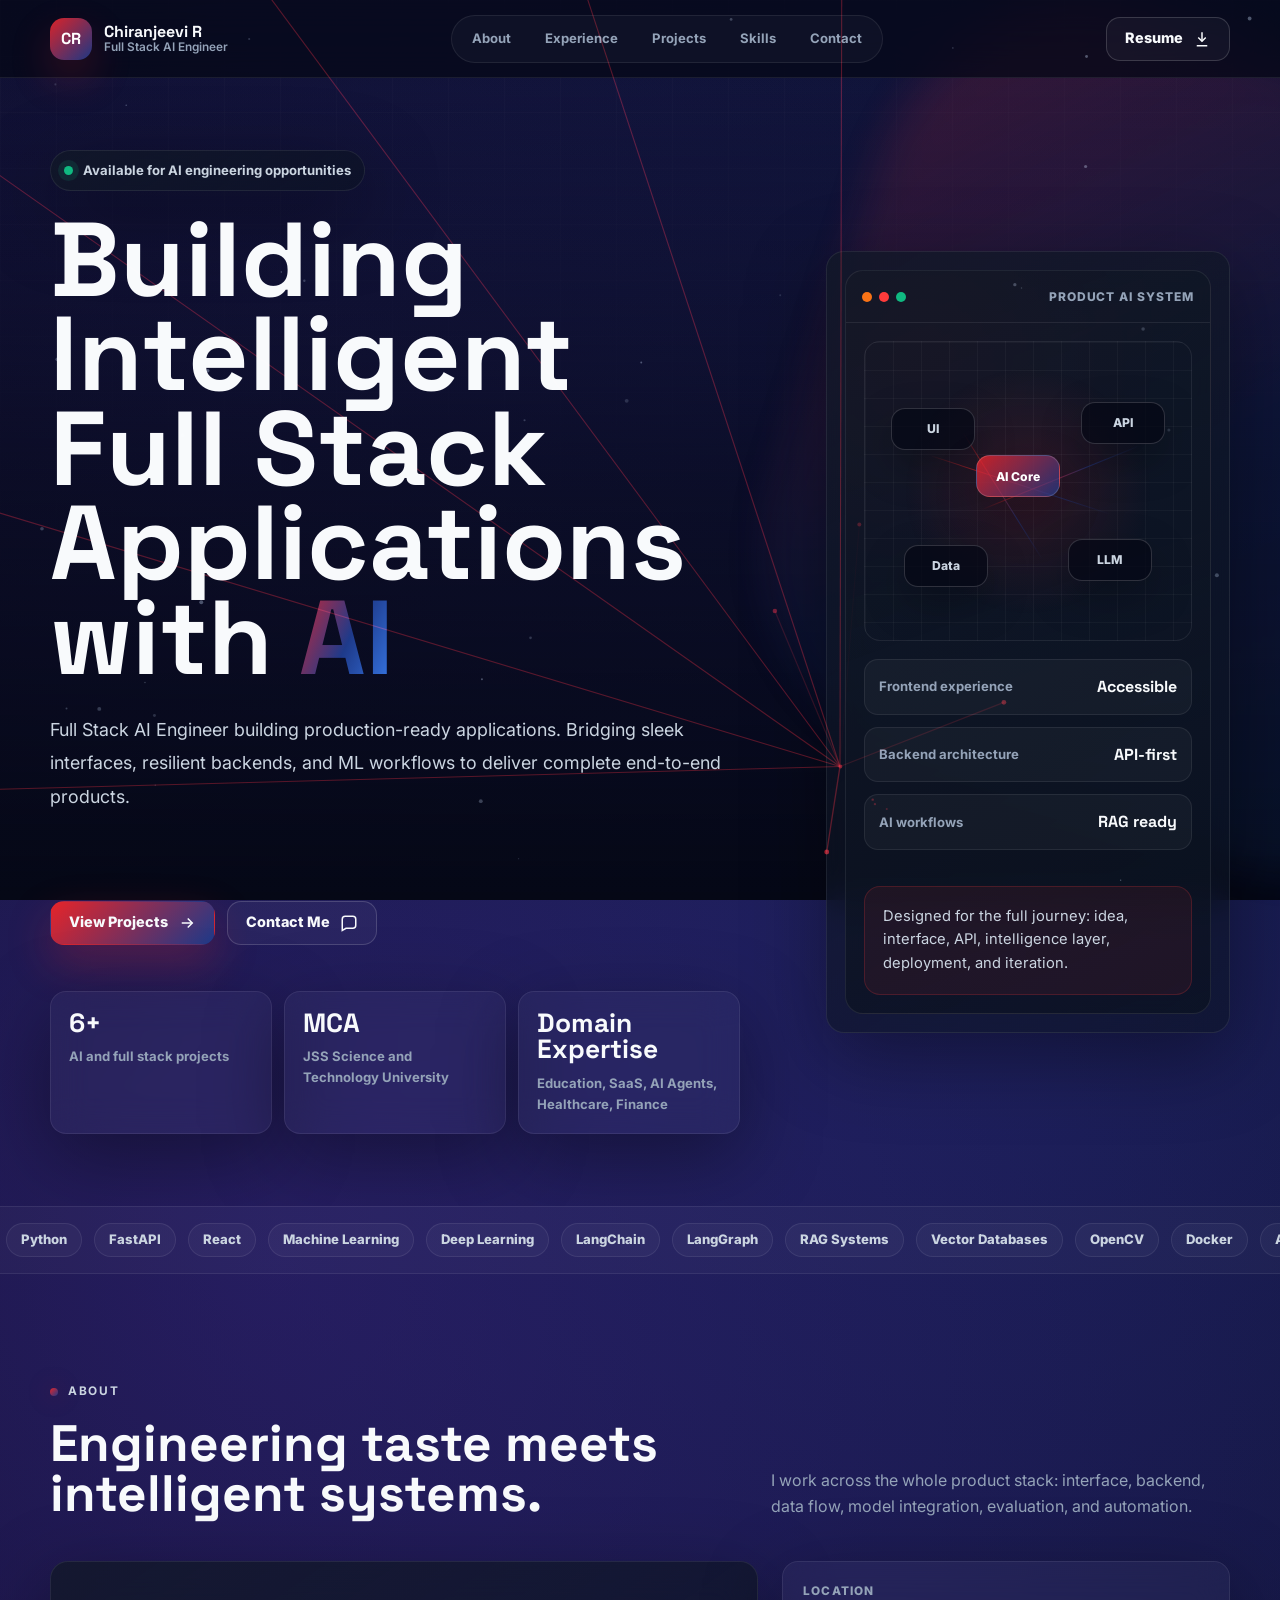
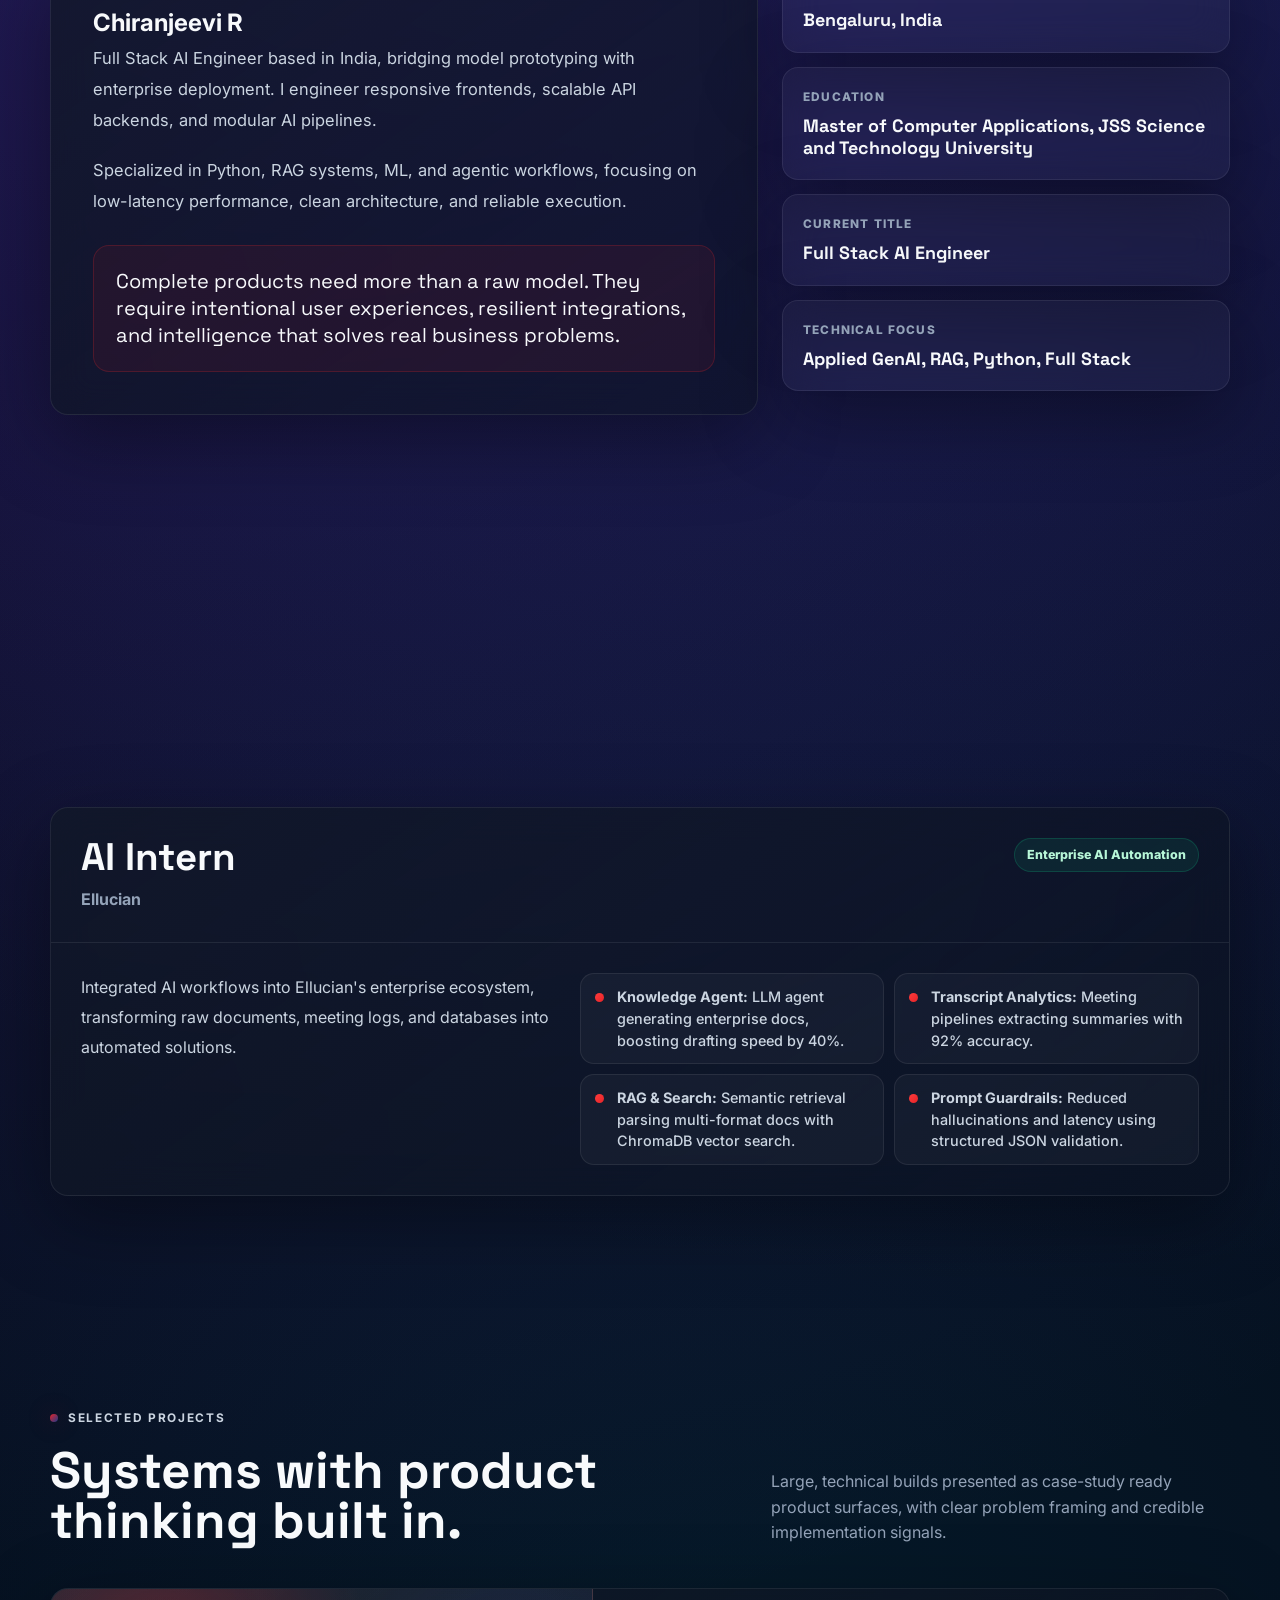
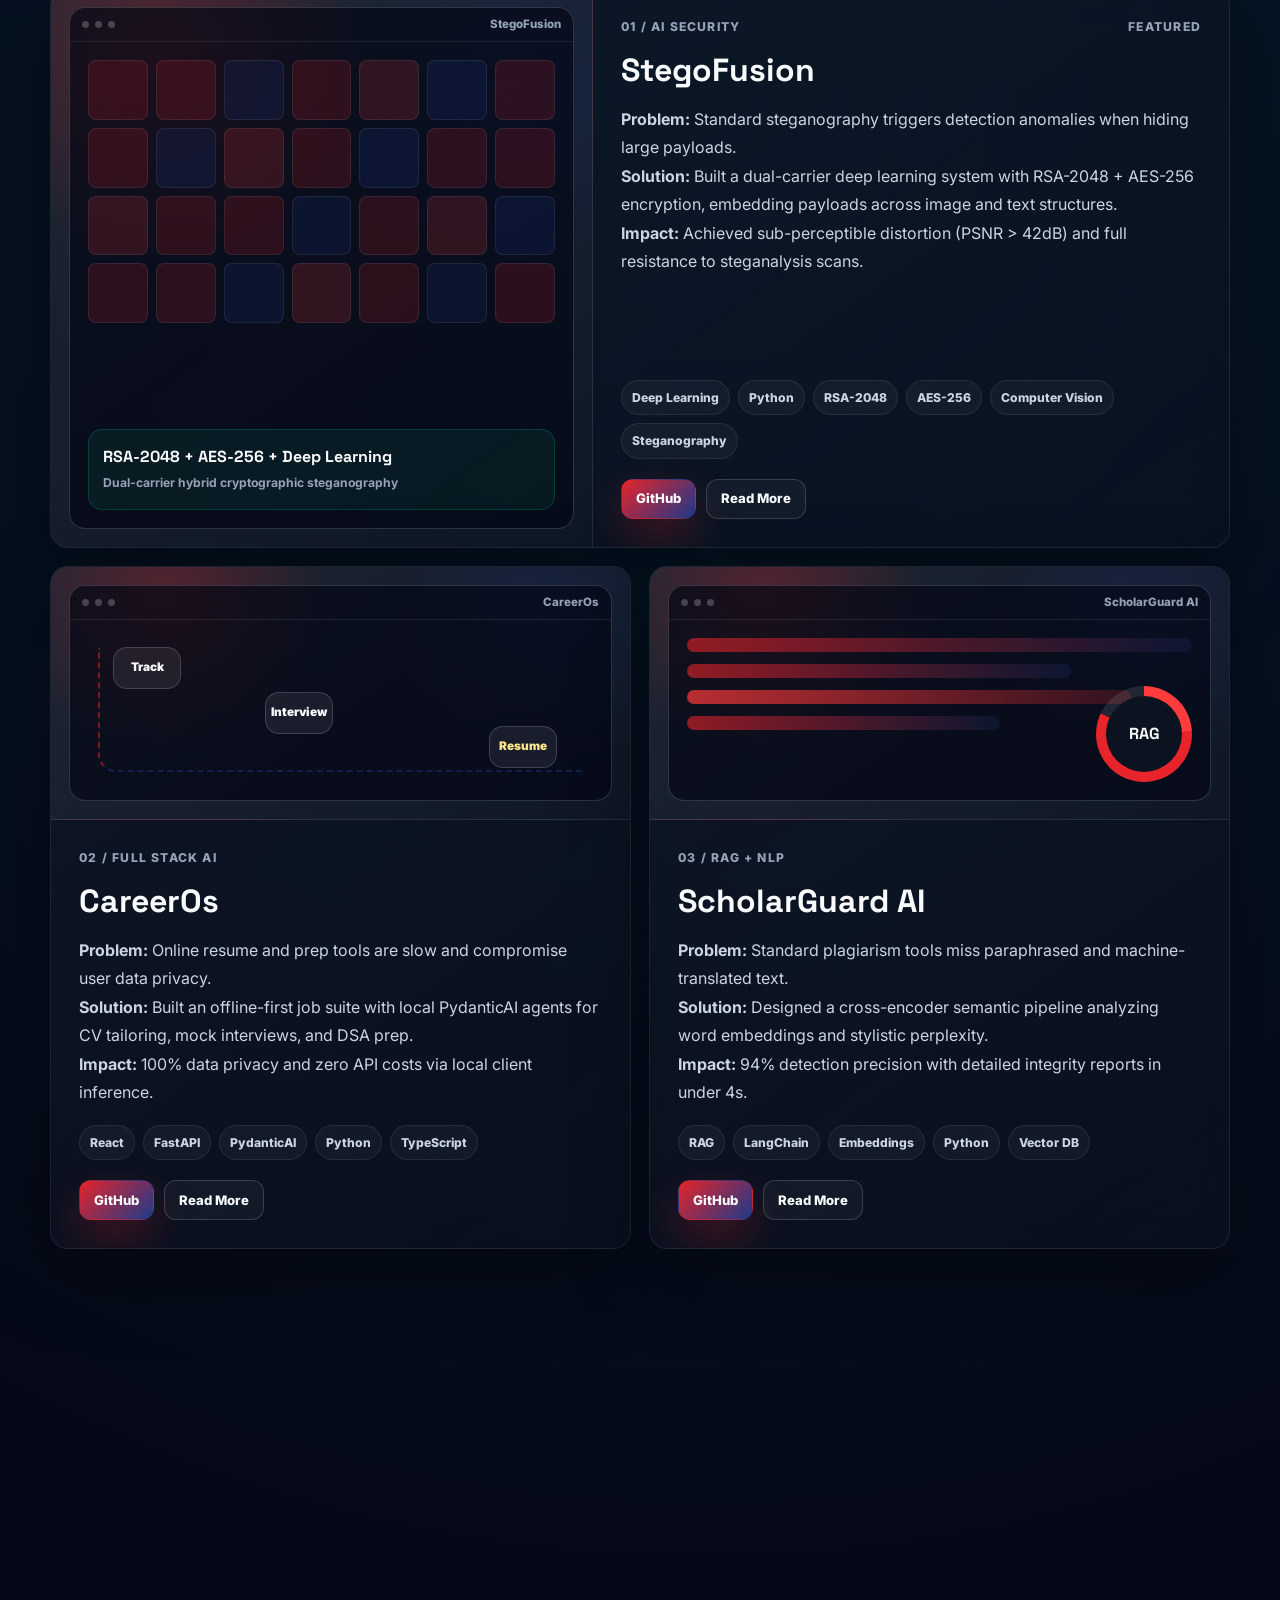
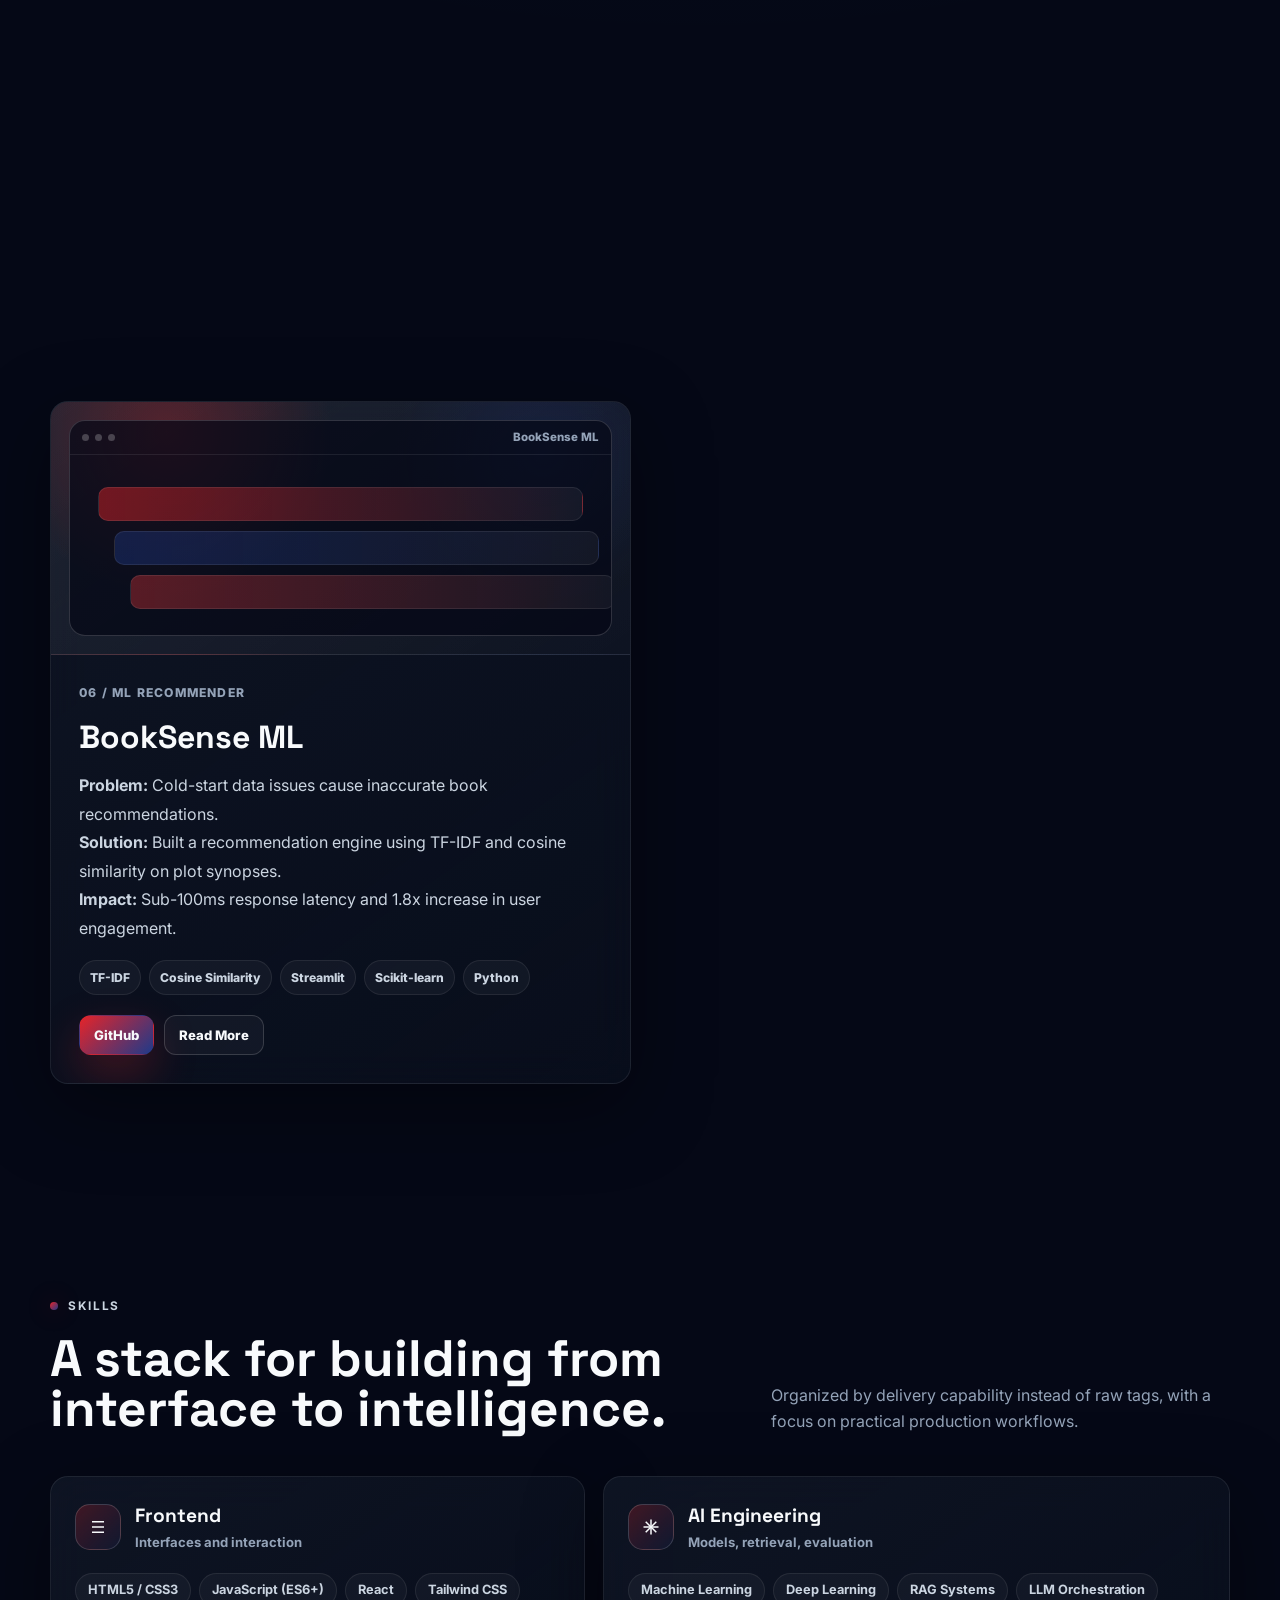
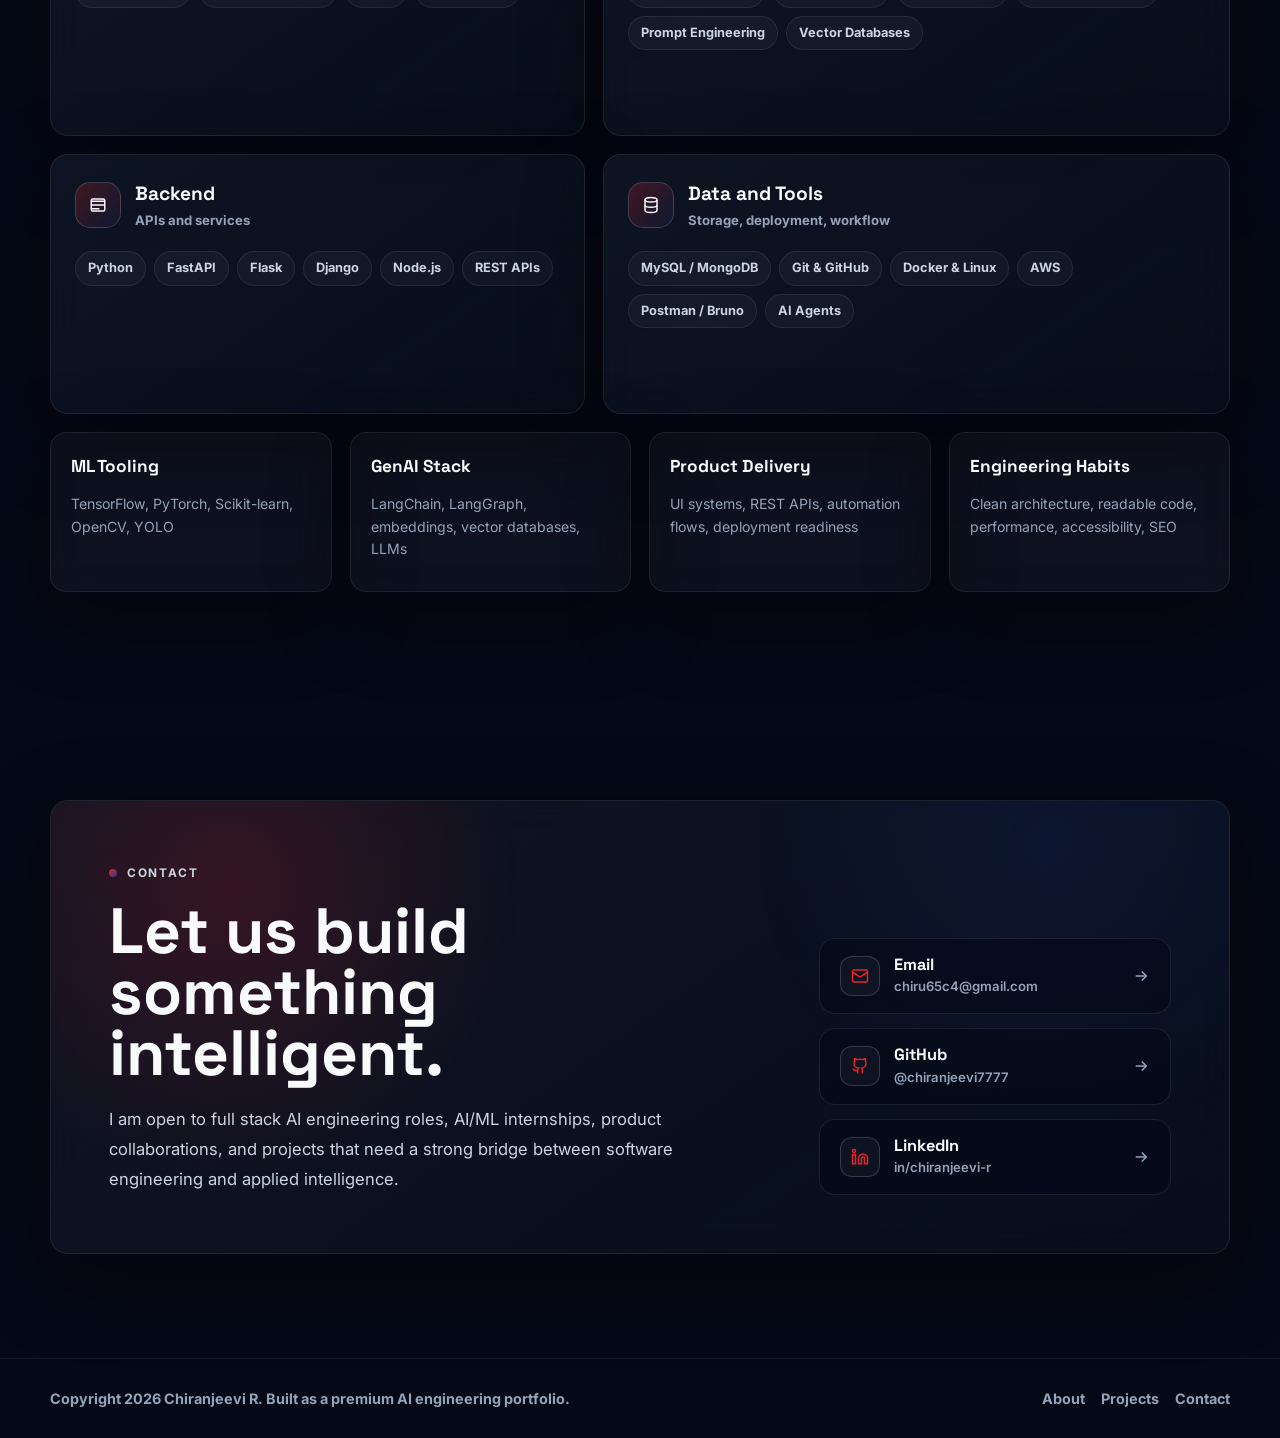
==== commit 3cb50d73: "Update portfolio.html with autonomous spider and resume link" ====
--- a/portfolio.html
+++ b/portfolio.html
@@ -1888,7 +1888,7 @@
 
       <div class="nav-actions">
         <!-- TODO: Replace placeholder resume link with the final resume PDF. -->
-        <a class="btn btn-secondary magnetic" href="#" aria-label="Download resume">
+        <a class="btn btn-secondary magnetic" href="https://drive.google.com/drive/folders/1AqQvxy2AtKGo73Un4NmBjk3TR8hRA7sD?usp=drive_link" aria-label="Download resume">
           Resume
           <svg class="icon" viewBox="0 0 24 24" fill="none" stroke="currentColor" stroke-width="2" aria-hidden="true"><path d="M12 3v12"/><path d="m7 10 5 5 5-5"/><path d="M5 21h14"/></svg>
         </a>
@@ -2375,19 +2375,21 @@
 
     const menuToggle = document.getElementById("menuToggle");
     const navLinks = document.getElementById("navLinks");
-    menuToggle.addEventListener("click", () => {
-      const isOpen = navLinks.classList.toggle("open");
-      menuToggle.classList.toggle("active", isOpen);
-      menuToggle.setAttribute("aria-expanded", String(isOpen));
-    });
-
-    navLinks.querySelectorAll("a").forEach((link) => {
-      link.addEventListener("click", () => {
-        navLinks.classList.remove("open");
-        menuToggle.classList.remove("active");
-        menuToggle.setAttribute("aria-expanded", "false");
+    if (menuToggle && navLinks) {
+      menuToggle.addEventListener("click", () => {
+        const isOpen = navLinks.classList.toggle("open");
+        menuToggle.classList.toggle("active", isOpen);
+        menuToggle.setAttribute("aria-expanded", String(isOpen));
       });
-    });
+
+      navLinks.querySelectorAll("a").forEach((link) => {
+        link.addEventListener("click", () => {
+          navLinks.classList.remove("open");
+          menuToggle.classList.remove("active");
+          menuToggle.setAttribute("aria-expanded", "false");
+        });
+      });
+    }
 
     const roles = [
       "AI Engineer",
@@ -2467,14 +2469,17 @@
       window.setTimeout(() => toast.classList.remove("show"), 1800);
     }
 
-    document.getElementById("copyEmail").addEventListener("click", async () => {
-      try {
-        await navigator.clipboard.writeText(email);
-        showToast("Email copied");
-      } catch (error) {
-        window.location.href = `mailto:${email}`;
-      }
-    });
+    const copyEmailBtn = document.getElementById("copyEmail");
+    if (copyEmailBtn) {
+      copyEmailBtn.addEventListener("click", async () => {
+        try {
+          await navigator.clipboard.writeText(email);
+          showToast("Email copied");
+        } catch (error) {
+          window.location.href = `mailto:${email}`;
+        }
+      });
+    }
 
     document.querySelectorAll('a[href="#"]').forEach((anchor) => {
       anchor.addEventListener("click", (event) => {
@@ -2645,11 +2650,16 @@
           const dist = Math.hypot(dx, dy);
           const near = Math.max(0, 1 - dist / 260);
 
+          const mdx = node.x - mouse.x;
+          const mdy = node.y - mouse.y;
+          const mDist = Math.hypot(mdx, mdy);
+          const mNear = mouse.active ? Math.max(0, 1 - mDist / 200) : 0;
+
           ctx.beginPath();
-          ctx.fillStyle = near > 0.05
-            ? `rgba(230,36,41,${(0.25 + near * 0.65).toFixed(3)})`
+          ctx.fillStyle = (near > 0.05 || mNear > 0.05)
+            ? `rgba(230,36,41,${(0.25 + Math.max(near, mNear) * 0.65).toFixed(3)})`
             : `rgba(148,163,184,${twinkle.toFixed(3)})`;
-          ctx.arc(node.x, node.y, node.r + near * 1.4, 0, Math.PI * 2);
+          ctx.arc(node.x, node.y, node.r + Math.max(near, mNear) * 1.4, 0, Math.PI * 2);
           ctx.fill();
 
           if (near > 0.02) {
@@ -2660,6 +2670,22 @@
             ctx.lineTo(node.x, node.y);
             ctx.stroke();
           }
+
+          if (mNear > 0.02) {
+            ctx.beginPath();
+            ctx.strokeStyle = `rgba(255,255,255,${(mNear * 0.45).toFixed(3)})`;
+            ctx.lineWidth = 0.8 + mNear * 0.4;
+            ctx.moveTo(mouse.x, mouse.y);
+            ctx.lineTo(node.x, node.y);
+            ctx.stroke();
+          }
+        }
+
+        if (mouse.active) {
+          ctx.beginPath();
+          ctx.fillStyle = "rgba(255,255,255,0.85)";
+          ctx.arc(mouse.x, mouse.y, 2.2, 0, Math.PI * 2);
+          ctx.fill();
         }
 
         // Web strands radiating from the crawling spider
@@ -2754,4 +2780,4 @@
     })();
   </script>
 </body>
-</html>
+</html>
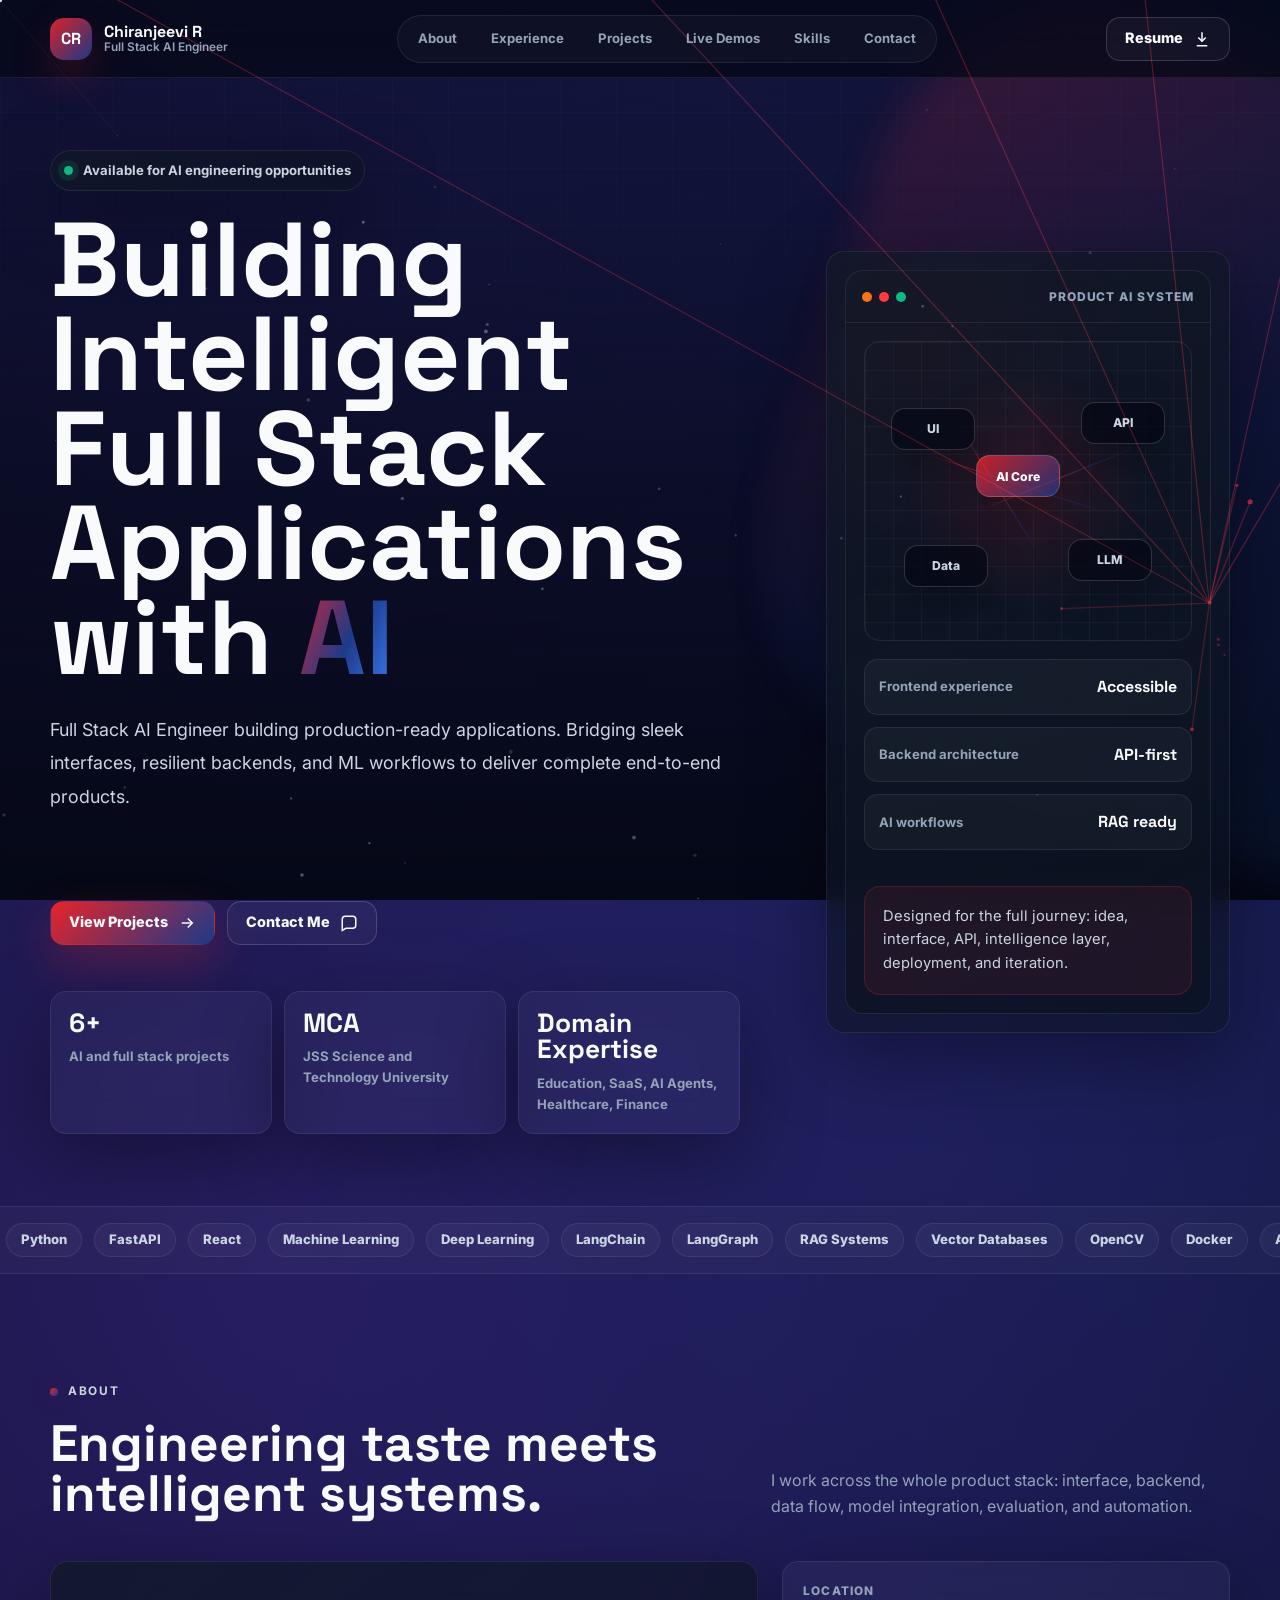
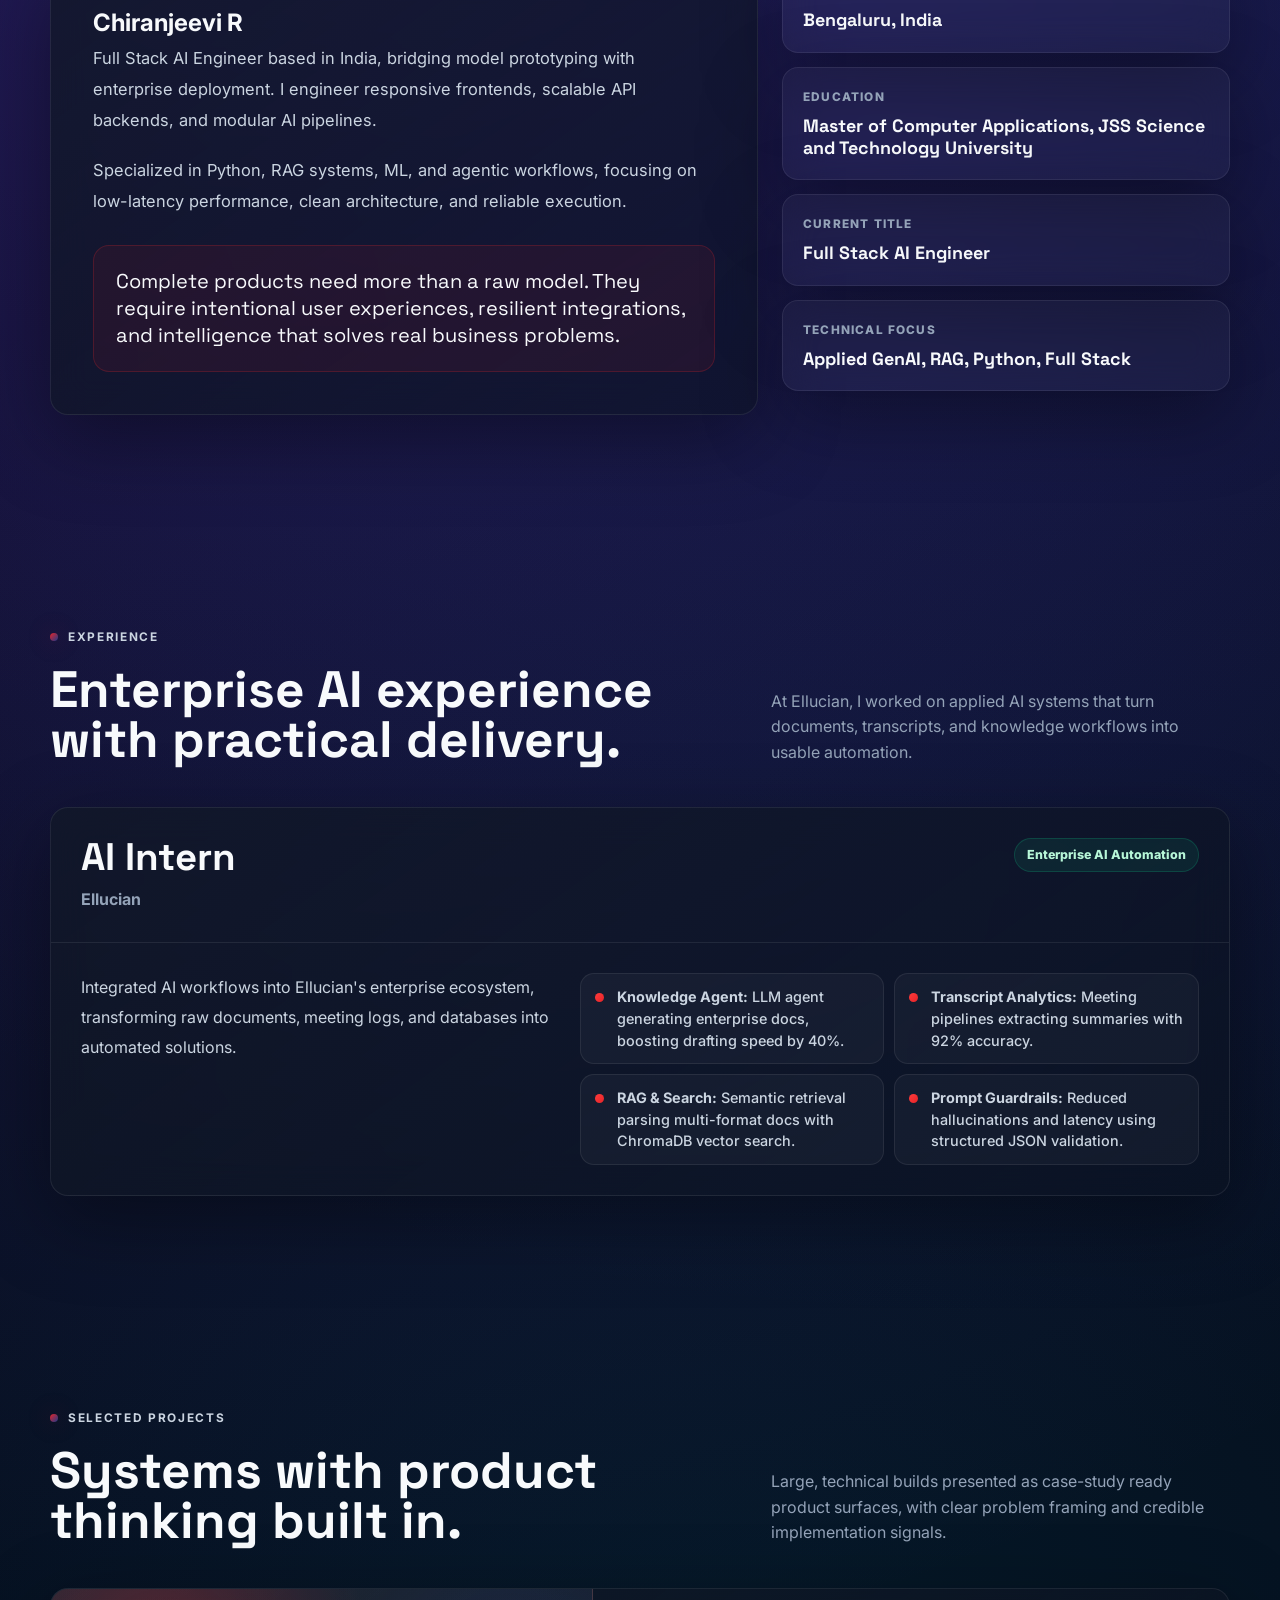
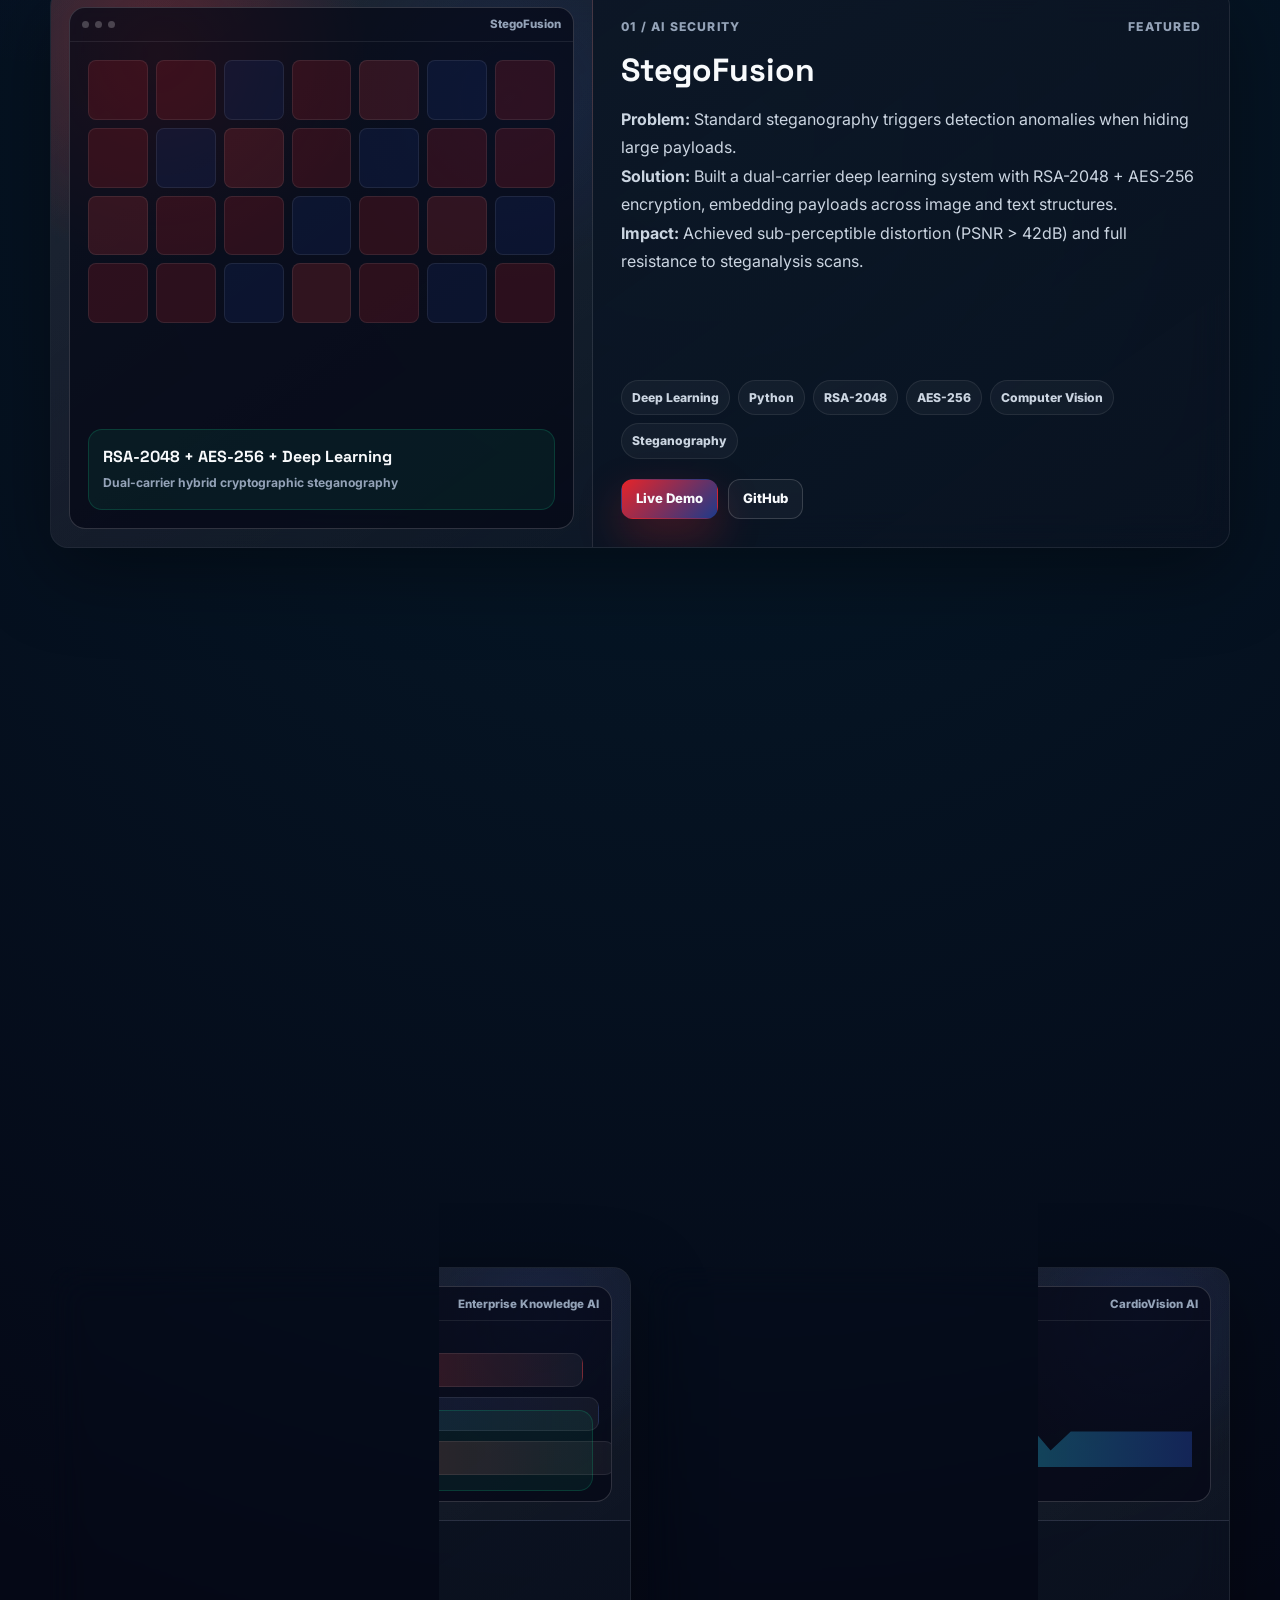
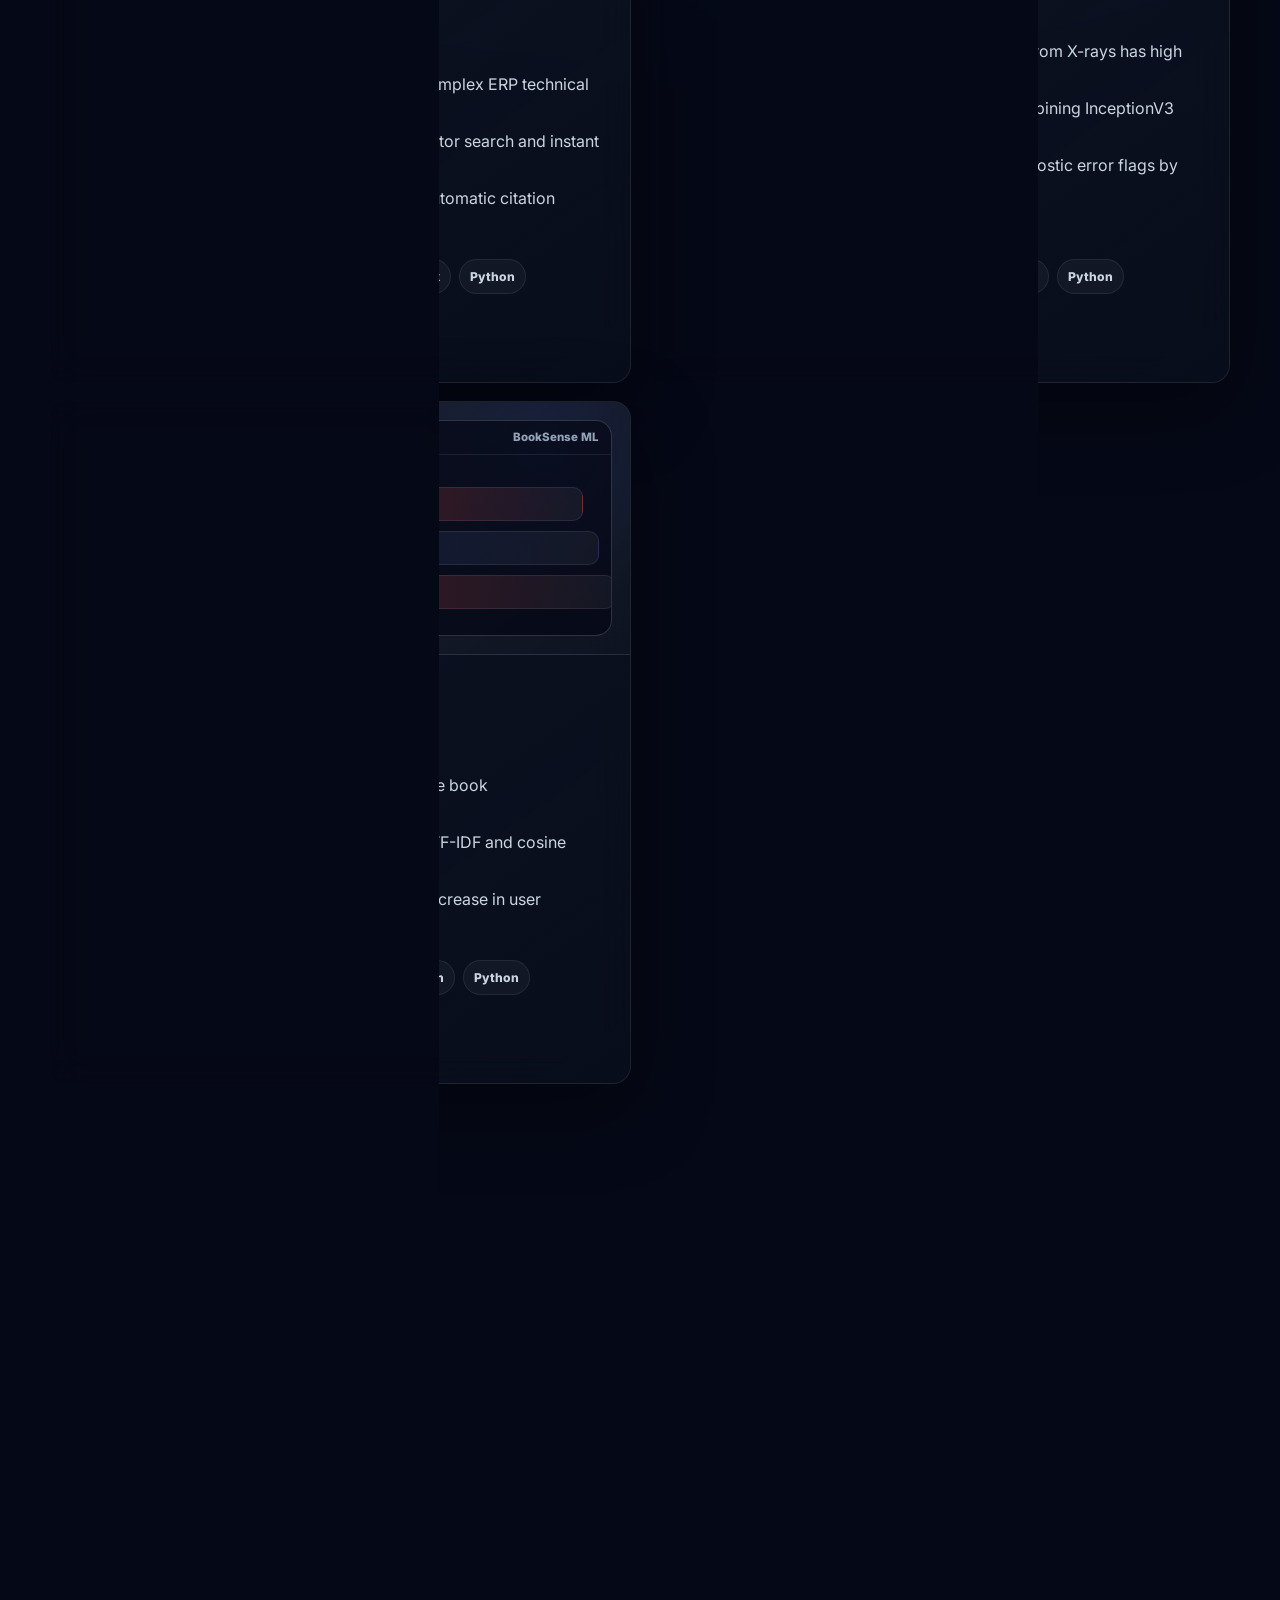
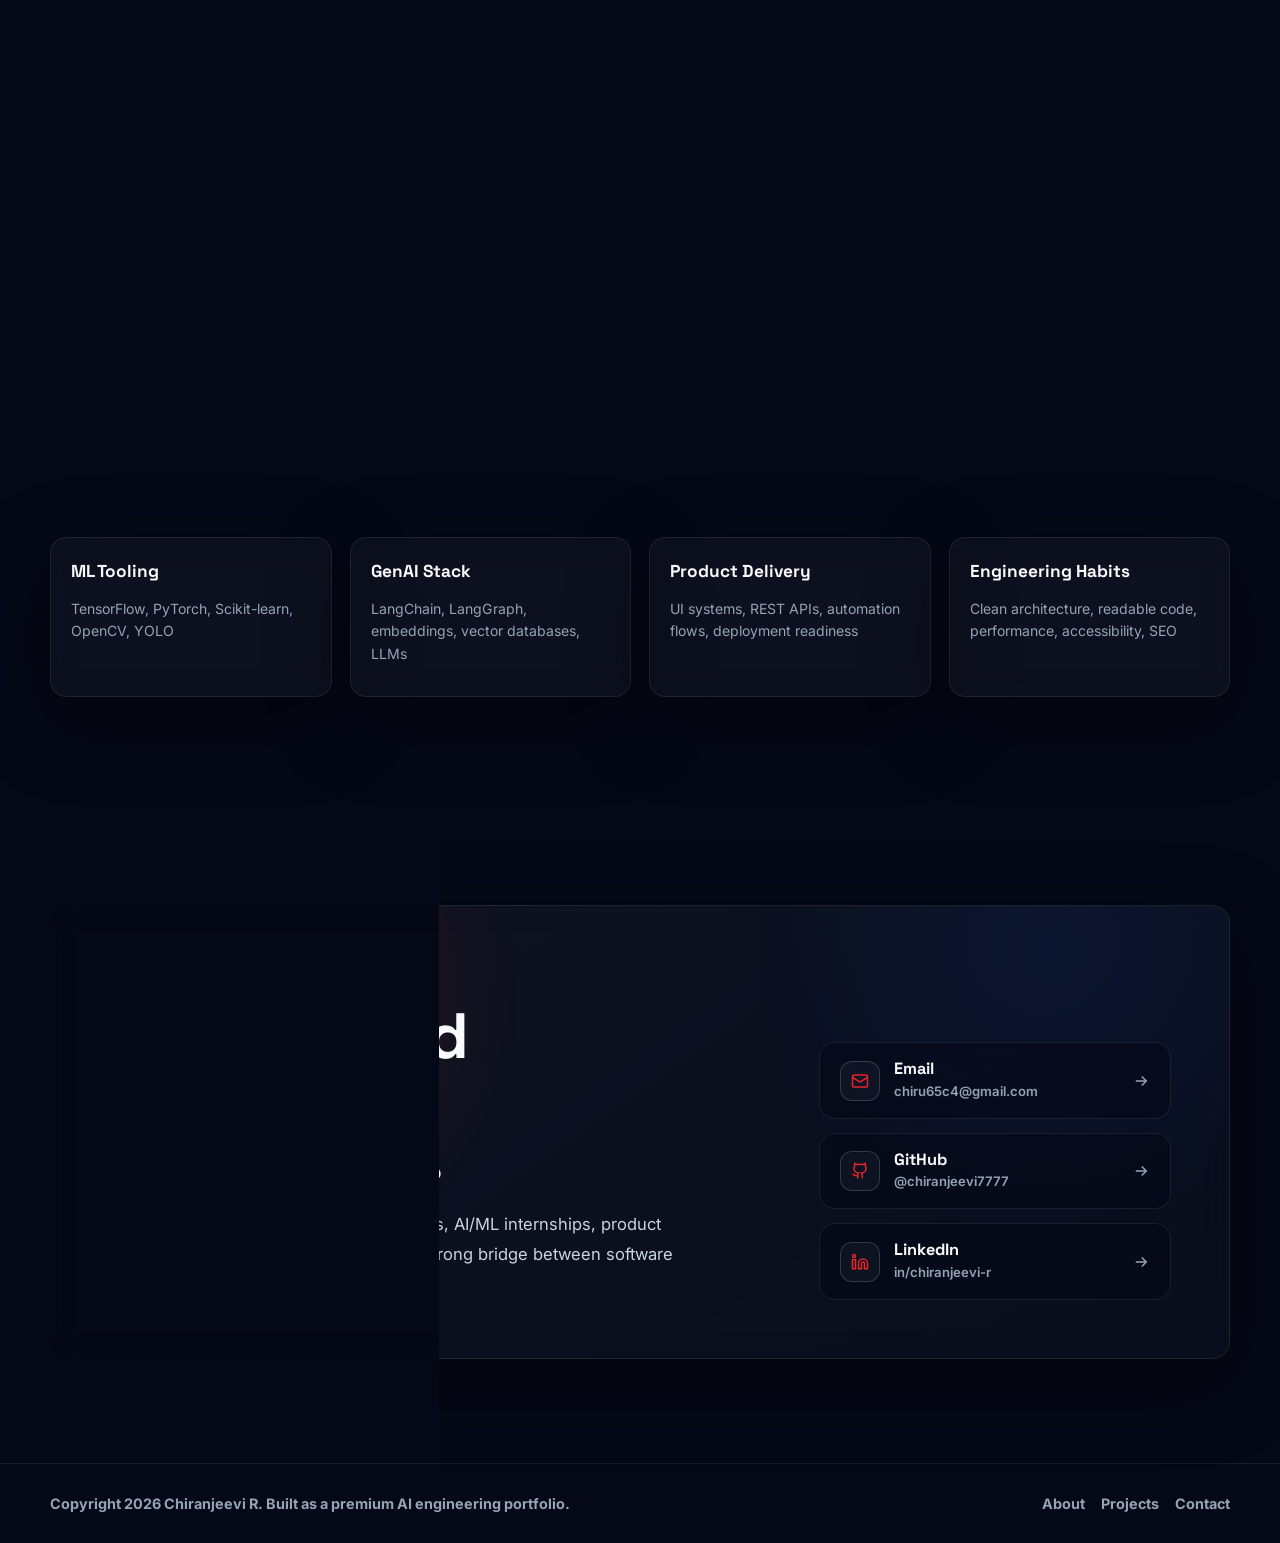
==== commit 0982e6fe: "feat: add interactive demo & architecture showcase platform for all 20 repositories" ====
--- a/portfolio.html
+++ b/portfolio.html
@@ -1882,6 +1882,7 @@
         <li><a href="#about">About</a></li>
         <li><a href="#experience">Experience</a></li>
         <li><a href="#projects">Projects</a></li>
+        <li><a href="demos/">Live Demos</a></li>
         <li><a href="#skills">Skills</a></li>
         <li><a href="#contact">Contact</a></li>
       </ul>
@@ -2071,8 +2072,8 @@
                 <li>Deep Learning</li><li>Python</li><li>RSA-2048</li><li>AES-256</li><li>Computer Vision</li><li>Steganography</li>
               </ul>
               <div class="project-actions">
-                <a class="btn btn-primary magnetic" href="https://github.com/chiranjeevi7777/StegoFusion" target="_blank" rel="noopener">GitHub</a>
-                <a class="btn btn-secondary magnetic" href="https://github.com/chiranjeevi7777/StegoFusion#readme" target="_blank" rel="noopener">Read More</a>
+                <a class="btn btn-primary magnetic" href="demos/?project=stegofusion">Live Demo</a>
+                <a class="btn btn-secondary magnetic" href="https://github.com/chiranjeevi7777/StegoFusion" target="_blank" rel="noopener">GitHub</a>
               </div>
             </div>
           </article>
@@ -2100,8 +2101,8 @@
               </p>
               <ul class="tech-list"><li>React</li><li>FastAPI</li><li>PydanticAI</li><li>Python</li><li>TypeScript</li></ul>
               <div class="project-actions">
-                <a class="btn btn-primary magnetic" href="https://github.com/chiranjeevi7777/CareerOs" target="_blank" rel="noopener">GitHub</a>
-                <a class="btn btn-secondary magnetic" href="https://github.com/chiranjeevi7777/CareerOs#readme" target="_blank" rel="noopener">Read More</a>
+                <a class="btn btn-primary magnetic" href="demos/?project=careeros">Live Demo</a>
+                <a class="btn btn-secondary magnetic" href="https://github.com/chiranjeevi7777/CareerOs" target="_blank" rel="noopener">GitHub</a>
               </div>
             </div>
           </article>
@@ -2127,8 +2128,8 @@
               </p>
               <ul class="tech-list"><li>RAG</li><li>LangChain</li><li>Embeddings</li><li>Python</li><li>Vector DB</li></ul>
               <div class="project-actions">
-                <a class="btn btn-primary magnetic" href="https://github.com/chiranjeevi7777/ScholarGuard-AI" target="_blank" rel="noopener">GitHub</a>
-                <a class="btn btn-secondary magnetic" href="https://github.com/chiranjeevi7777/ScholarGuard-AI#readme" target="_blank" rel="noopener">Read More</a>
+                <a class="btn btn-primary magnetic" href="demos/?project=scholarguard-ai">Live Demo</a>
+                <a class="btn btn-secondary magnetic" href="https://github.com/chiranjeevi7777/ScholarGuard-AI" target="_blank" rel="noopener">GitHub</a>
               </div>
             </div>
           </article>
@@ -2154,8 +2155,8 @@
               </p>
               <ul class="tech-list"><li>RAG</li><li>LangChain</li><li>ChromaDB</li><li>OpenAI</li><li>Flask</li><li>Python</li></ul>
               <div class="project-actions">
-                <a class="btn btn-primary magnetic" href="https://github.com/chiranjeevi7777/Enterprise-Knowledge-Intelligence" target="_blank" rel="noopener">GitHub</a>
-                <a class="btn btn-secondary magnetic" href="https://github.com/chiranjeevi7777/Enterprise-Knowledge-Intelligence#readme" target="_blank" rel="noopener">Read More</a>
+                <a class="btn btn-primary magnetic" href="demos/?project=enterprise-knowledge-intelligence">Live Demo</a>
+                <a class="btn btn-secondary magnetic" href="https://github.com/chiranjeevi7777/Enterprise-Knowledge-Intelligence" target="_blank" rel="noopener">GitHub</a>
               </div>
             </div>
           </article>
@@ -2181,8 +2182,8 @@
               </p>
               <ul class="tech-list"><li>InceptionV3</li><li>TensorFlow</li><li>Ensemble ML</li><li>X-Ray</li><li>Python</li></ul>
               <div class="project-actions">
-                <a class="btn btn-primary magnetic" href="https://github.com/chiranjeevi7777/CardioVision-AI" target="_blank" rel="noopener">GitHub</a>
-                <a class="btn btn-secondary magnetic" href="https://github.com/chiranjeevi7777/CardioVision-AI#readme" target="_blank" rel="noopener">Read More</a>
+                <a class="btn btn-primary magnetic" href="demos/?project=cardiovision-ai">Live Demo</a>
+                <a class="btn btn-secondary magnetic" href="https://github.com/chiranjeevi7777/CardioVision-AI" target="_blank" rel="noopener">GitHub</a>
               </div>
             </div>
           </article>
@@ -2207,11 +2208,18 @@
               </p>
               <ul class="tech-list"><li>TF-IDF</li><li>Cosine Similarity</li><li>Streamlit</li><li>Scikit-learn</li><li>Python</li></ul>
               <div class="project-actions">
-                <a class="btn btn-primary magnetic" href="https://github.com/chiranjeevi7777/BookSense-ML" target="_blank" rel="noopener">GitHub</a>
-                <a class="btn btn-secondary magnetic" href="https://github.com/chiranjeevi7777/BookSense-ML#readme" target="_blank" rel="noopener">Read More</a>
+                <a class="btn btn-primary magnetic" href="demos/?project=booksense-ml">Live Demo</a>
+                <a class="btn btn-secondary magnetic" href="https://github.com/chiranjeevi7777/BookSense-ML" target="_blank" rel="noopener">GitHub</a>
               </div>
             </div>
           </article>
+        </div>
+
+        <div style="text-align: center; margin-top: 3.5rem;" class="reveal">
+          <a class="btn btn-primary magnetic" href="demos/" style="padding: 0.9rem 2.2rem; font-size: 1.05rem;">
+            🚀 Explore All 20 Repositories & Interactive Demos
+            <svg class="icon" viewBox="0 0 24 24" fill="none" stroke="currentColor" stroke-width="2" aria-hidden="true"><path d="M5 12h14"/><path d="m13 6 6 6-6 6"/></svg>
+          </a>
         </div>
       </div>
     </section>
